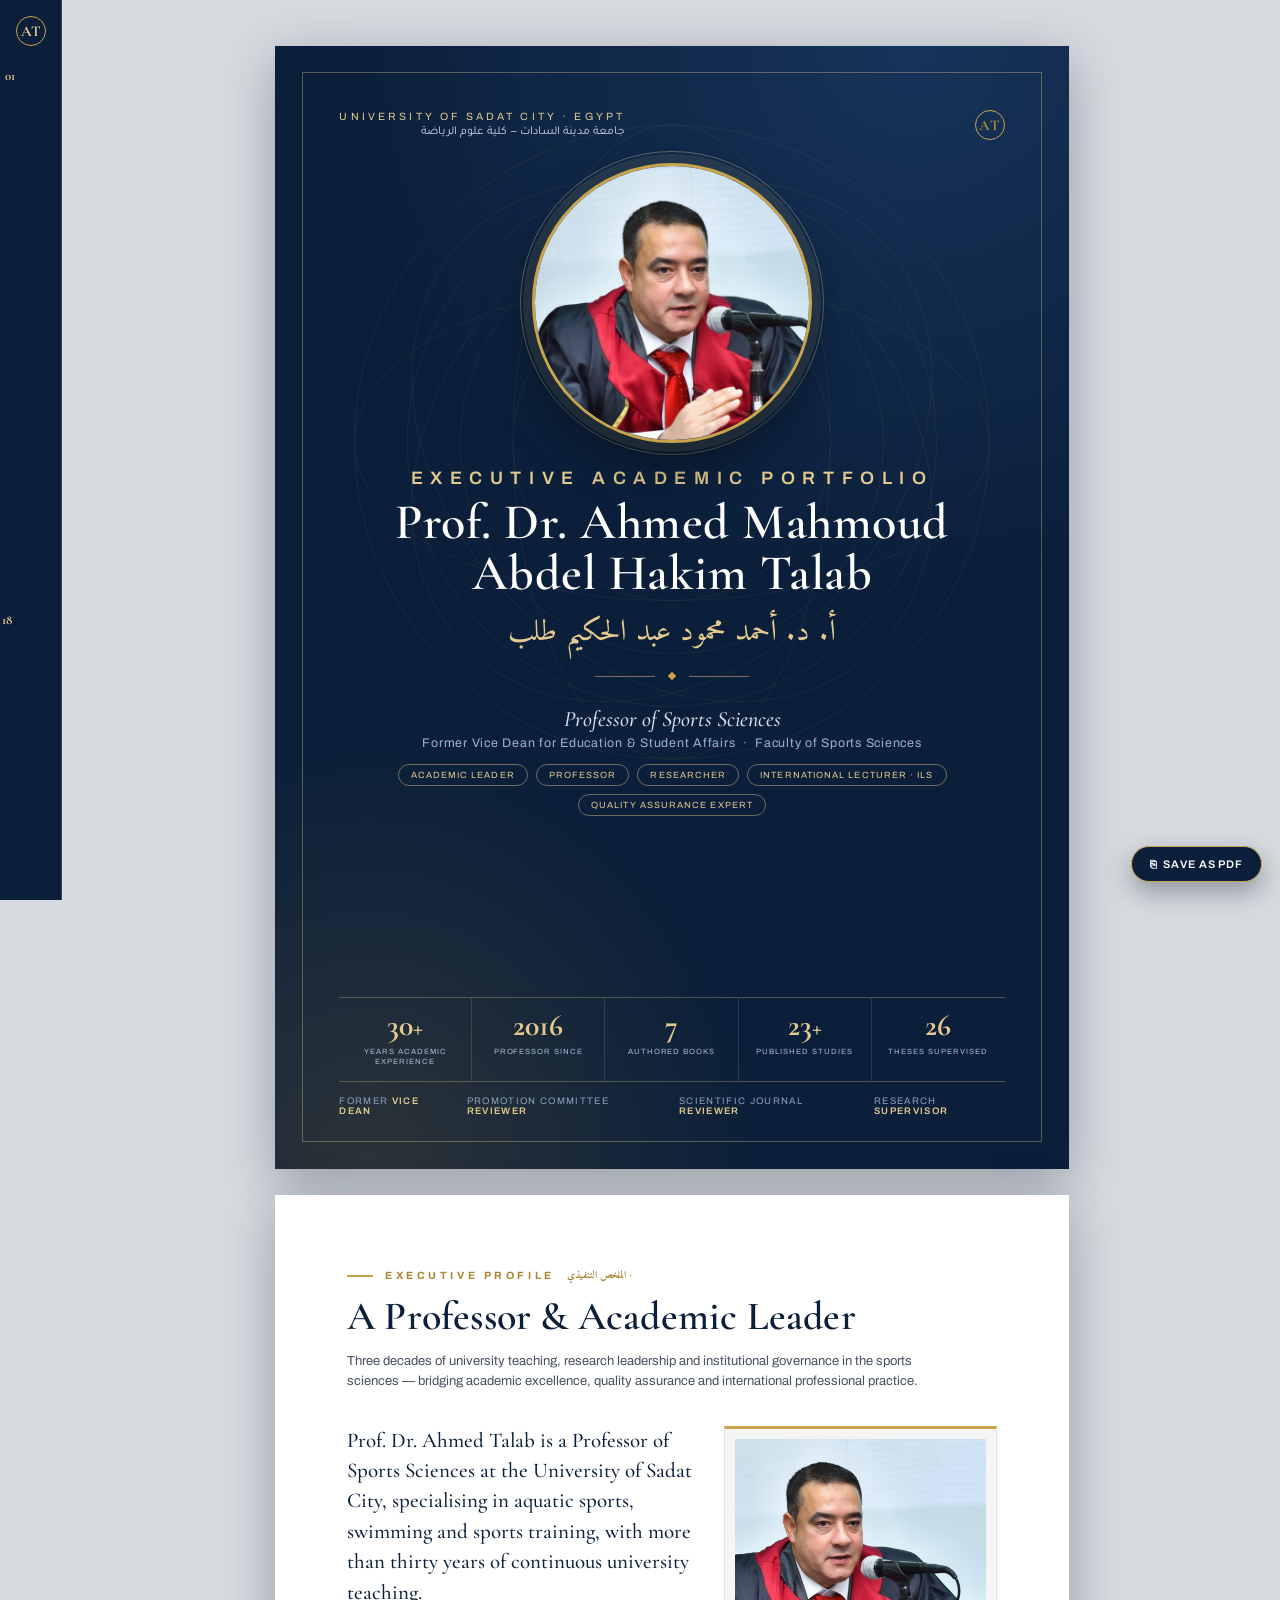
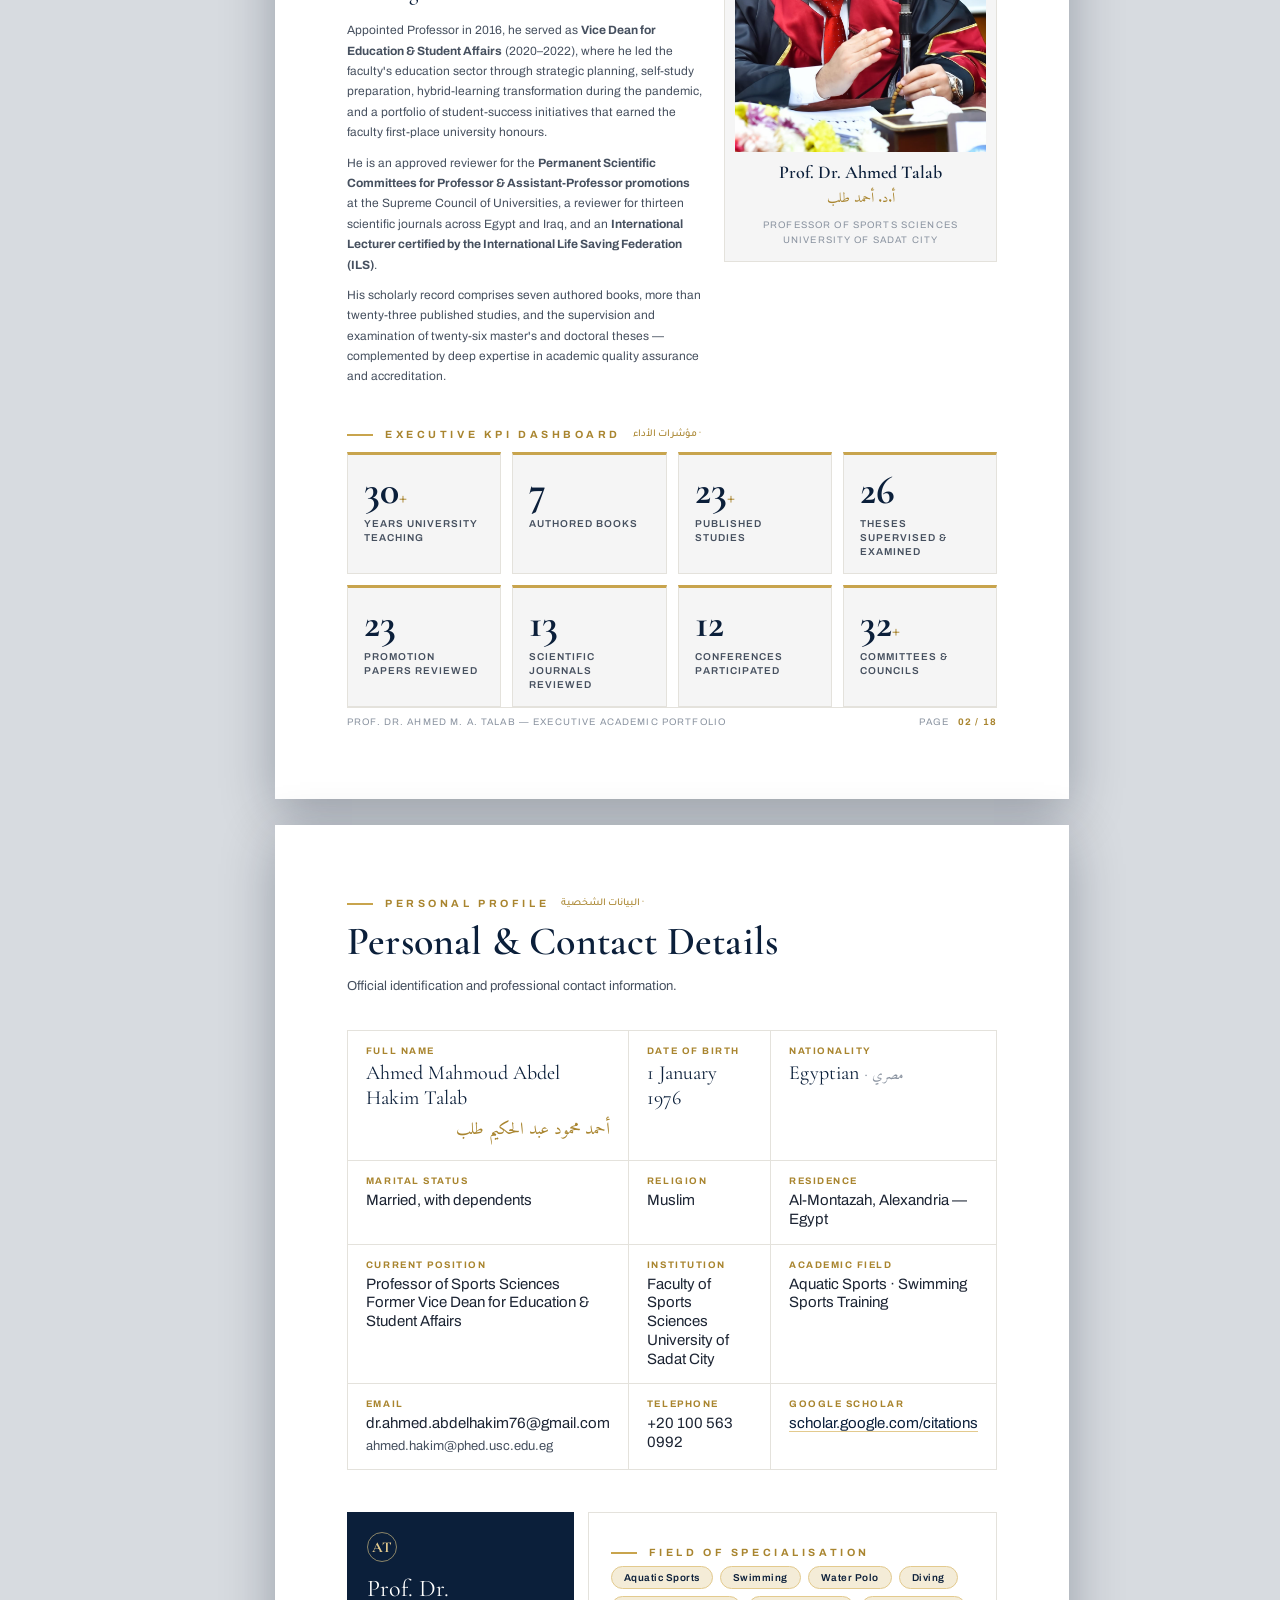
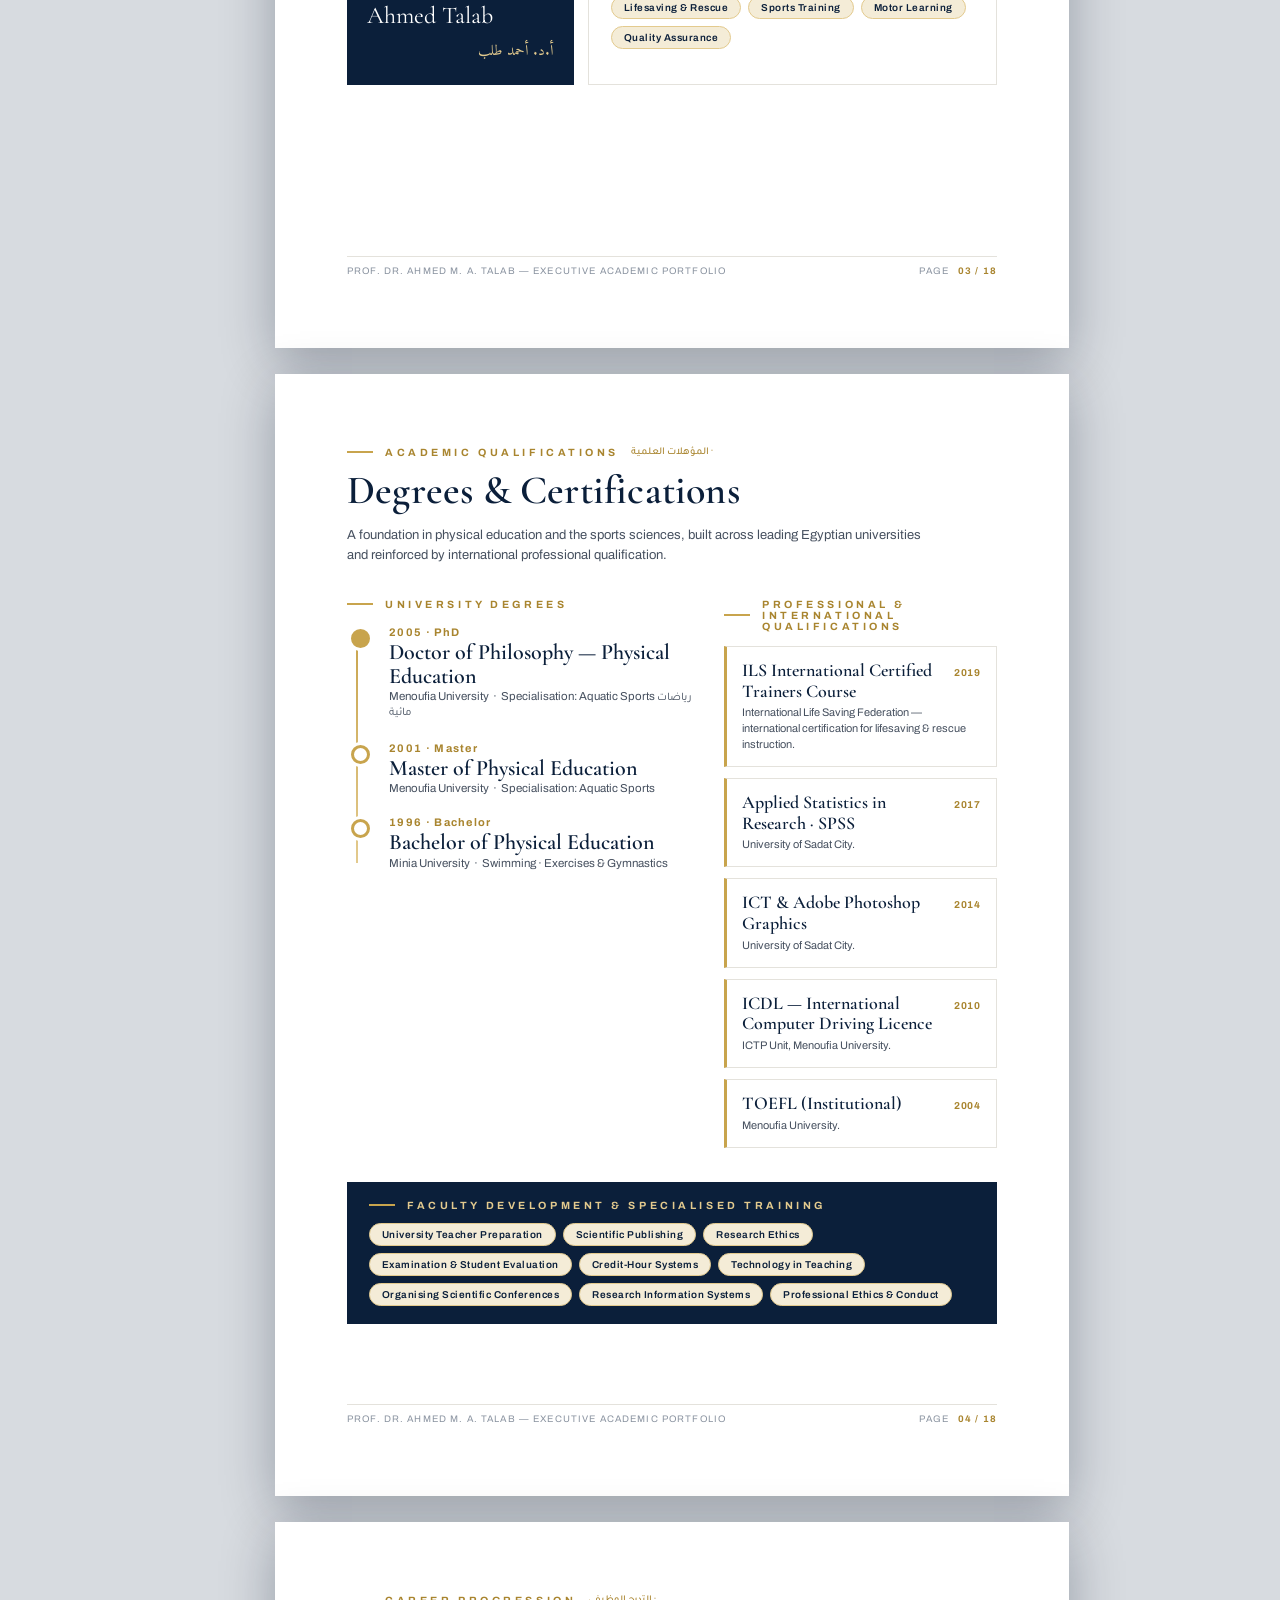
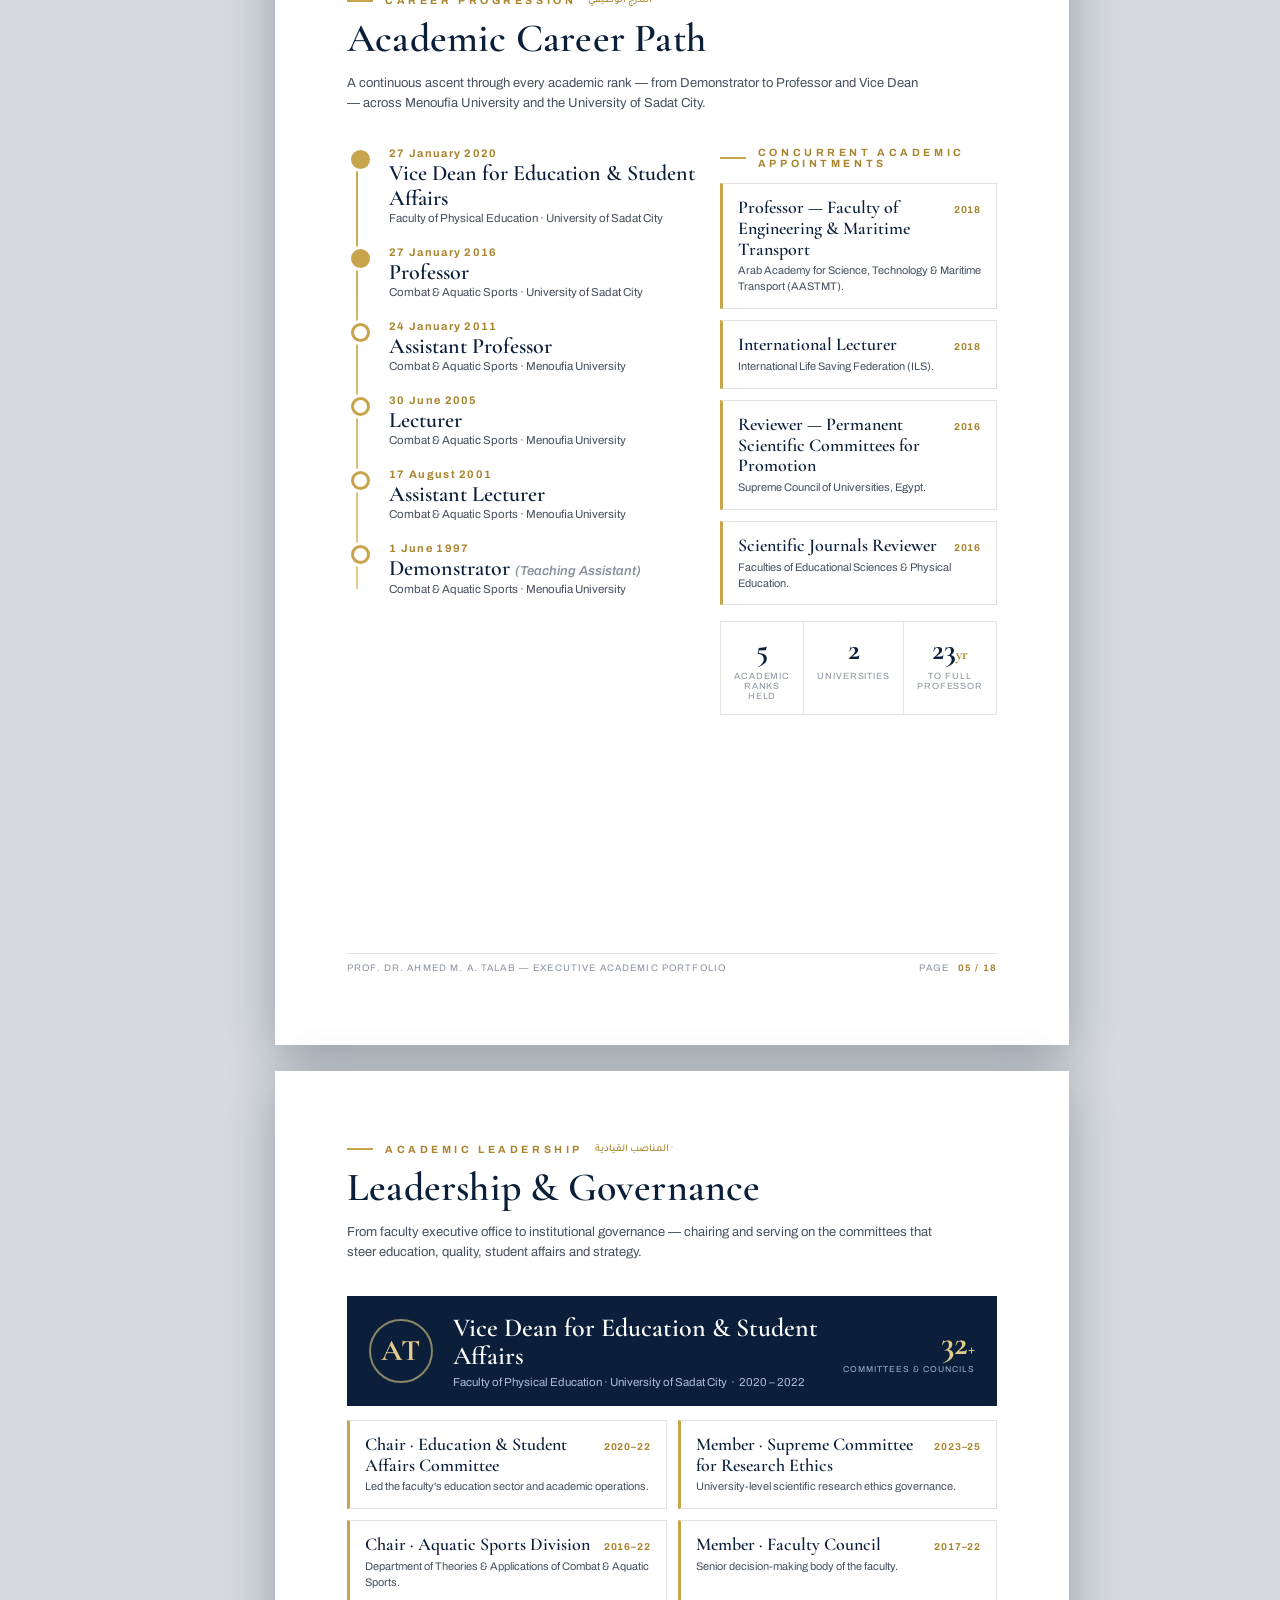
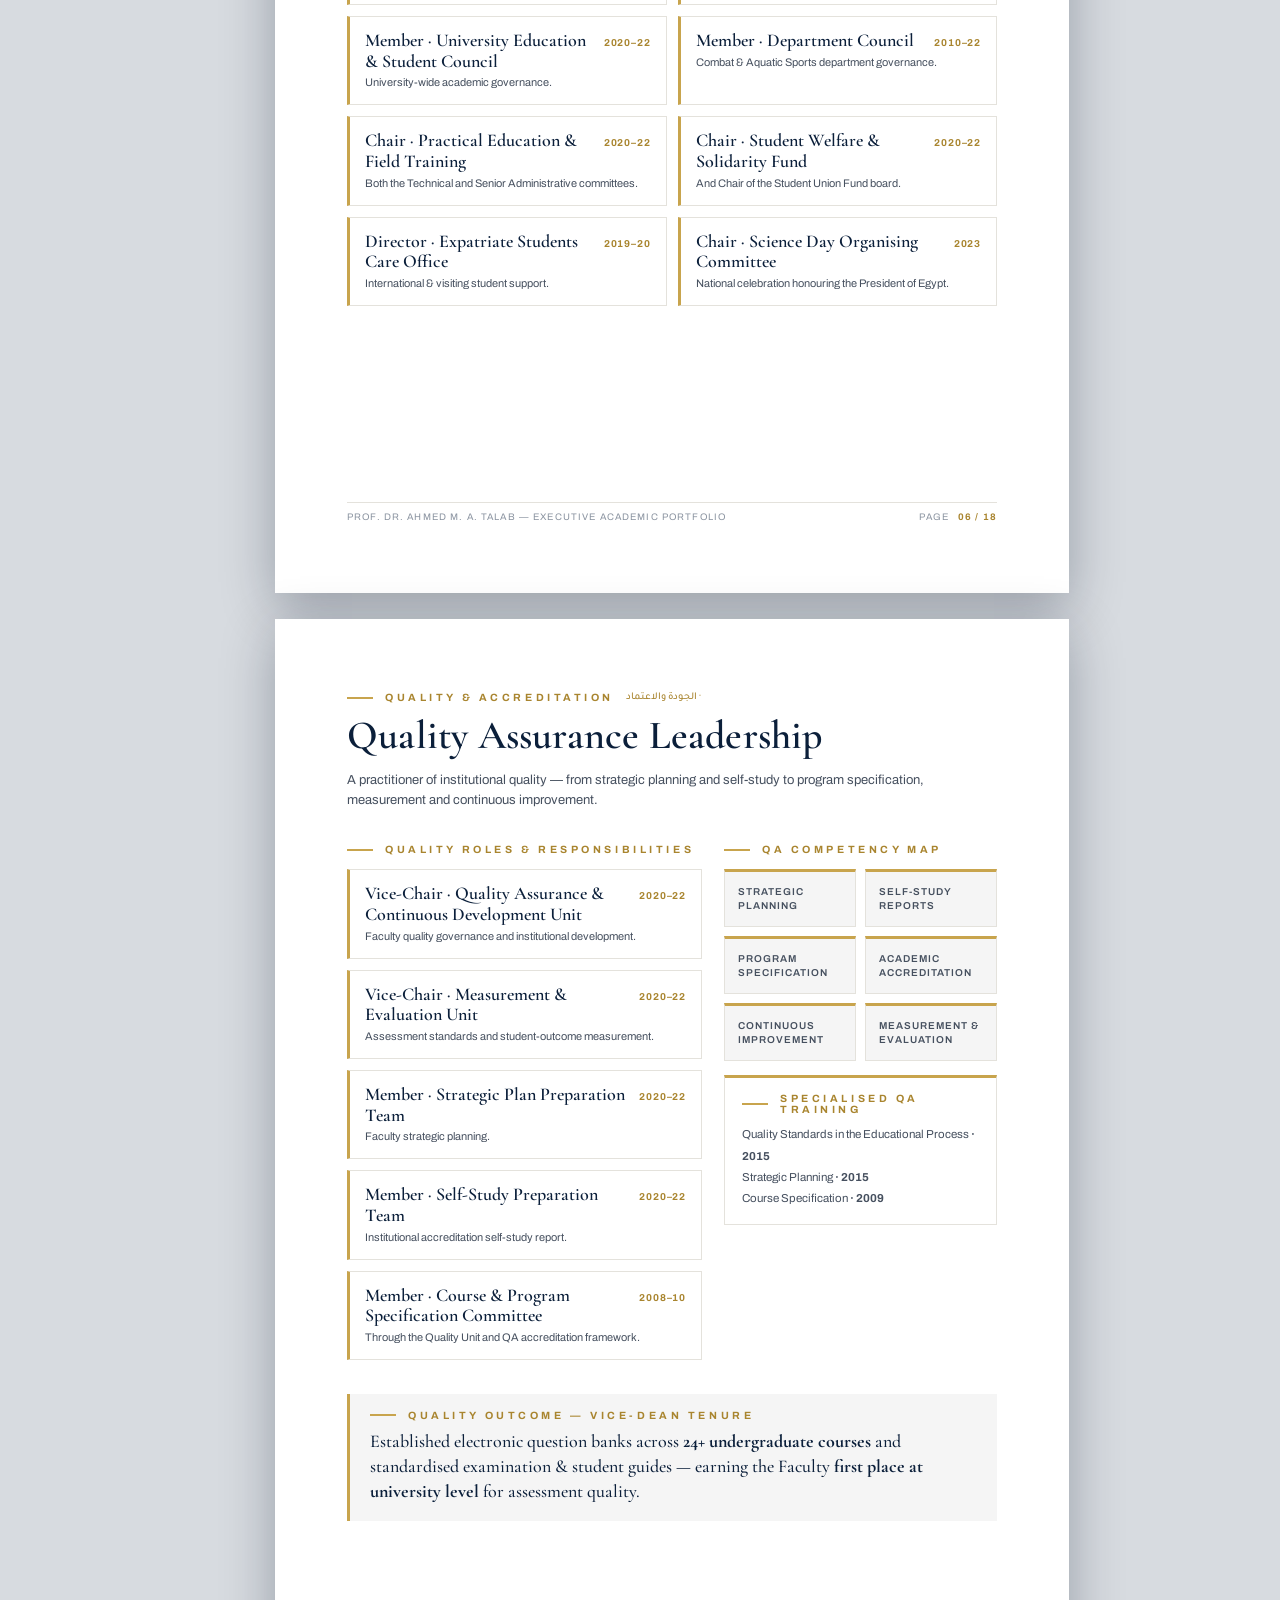
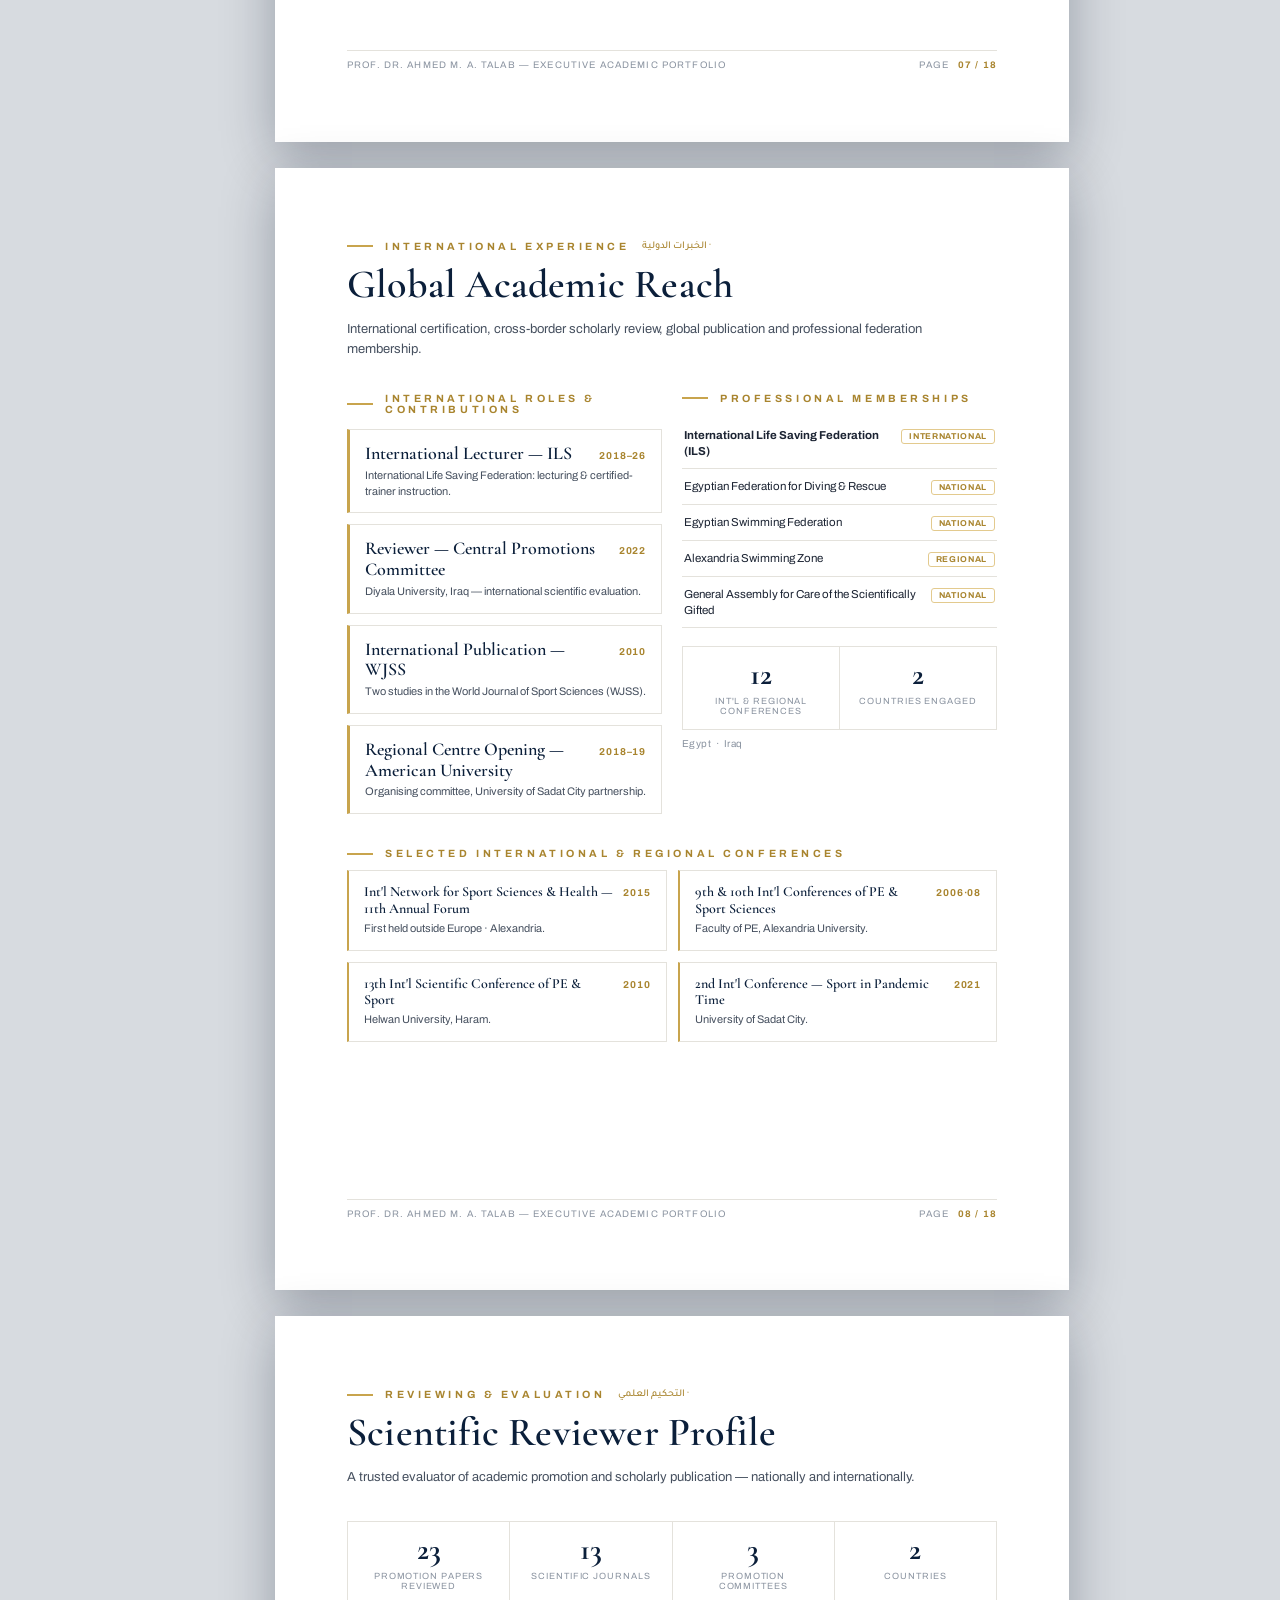
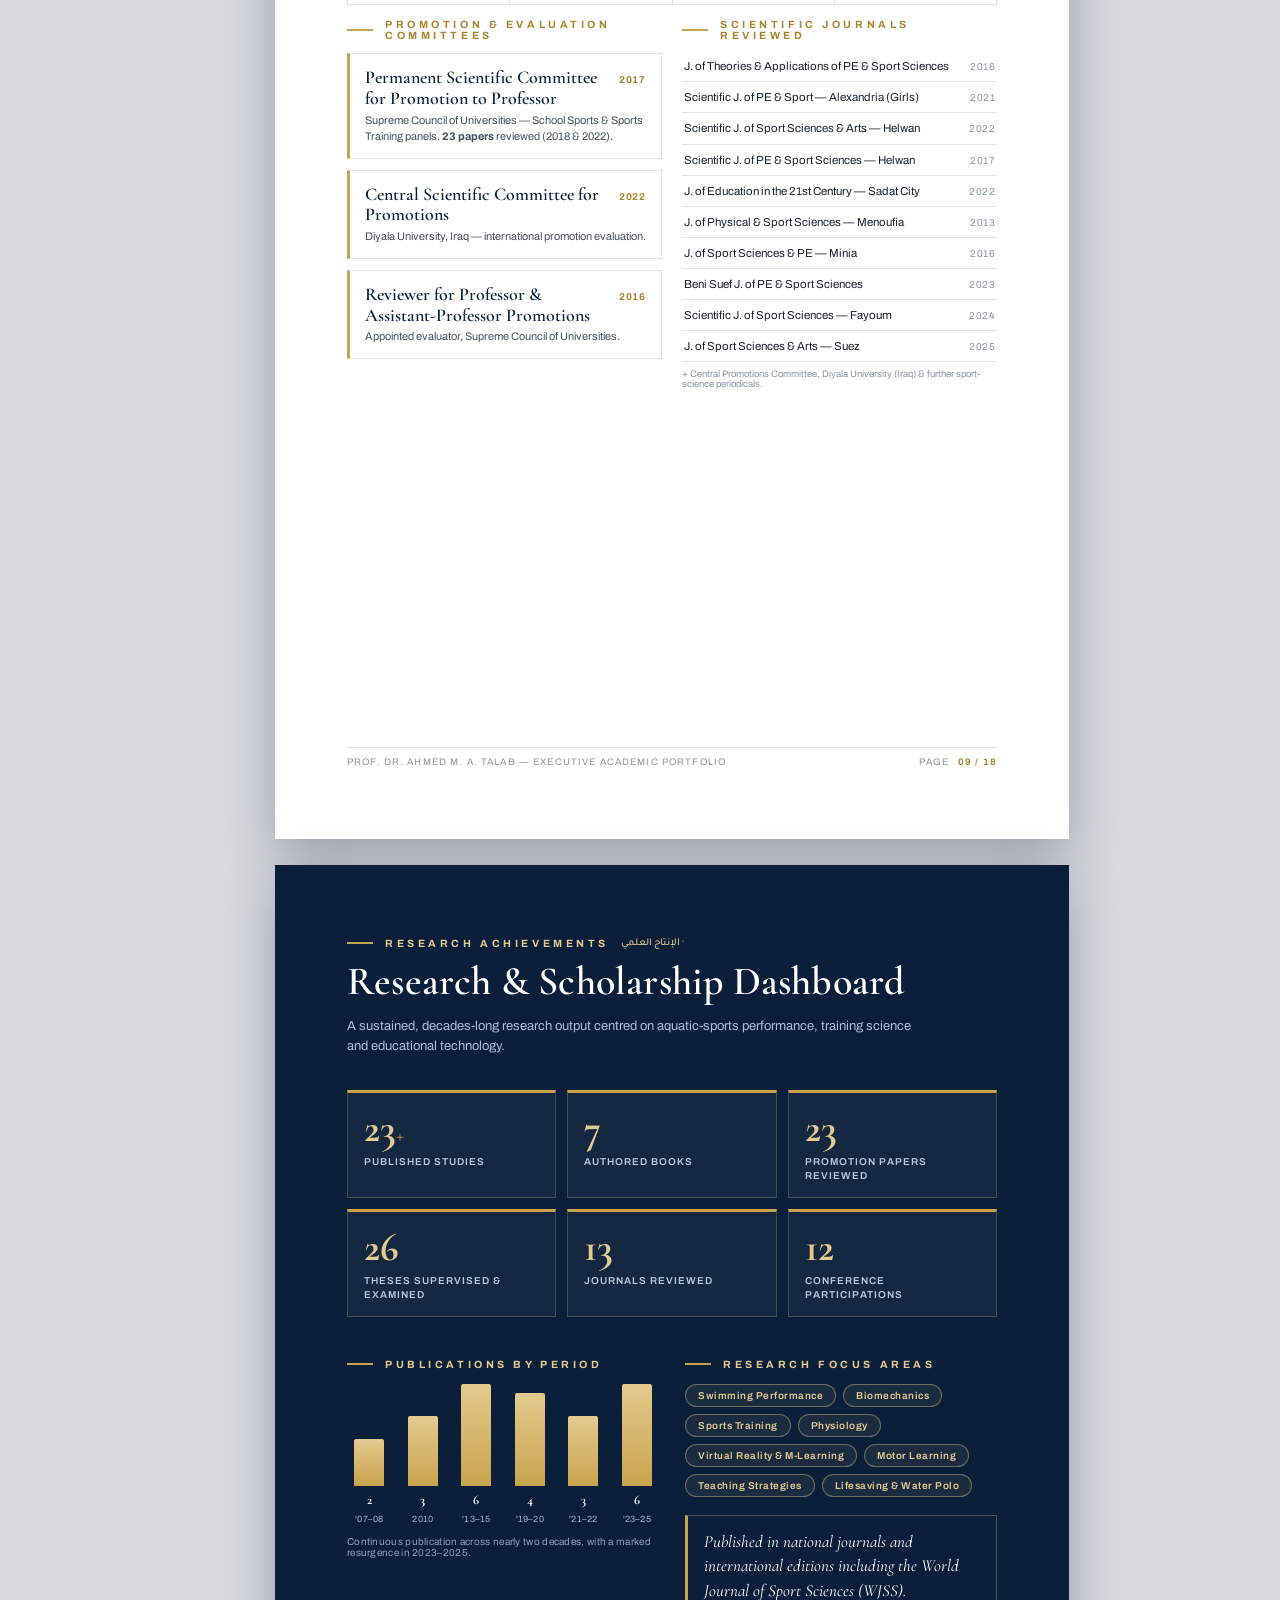
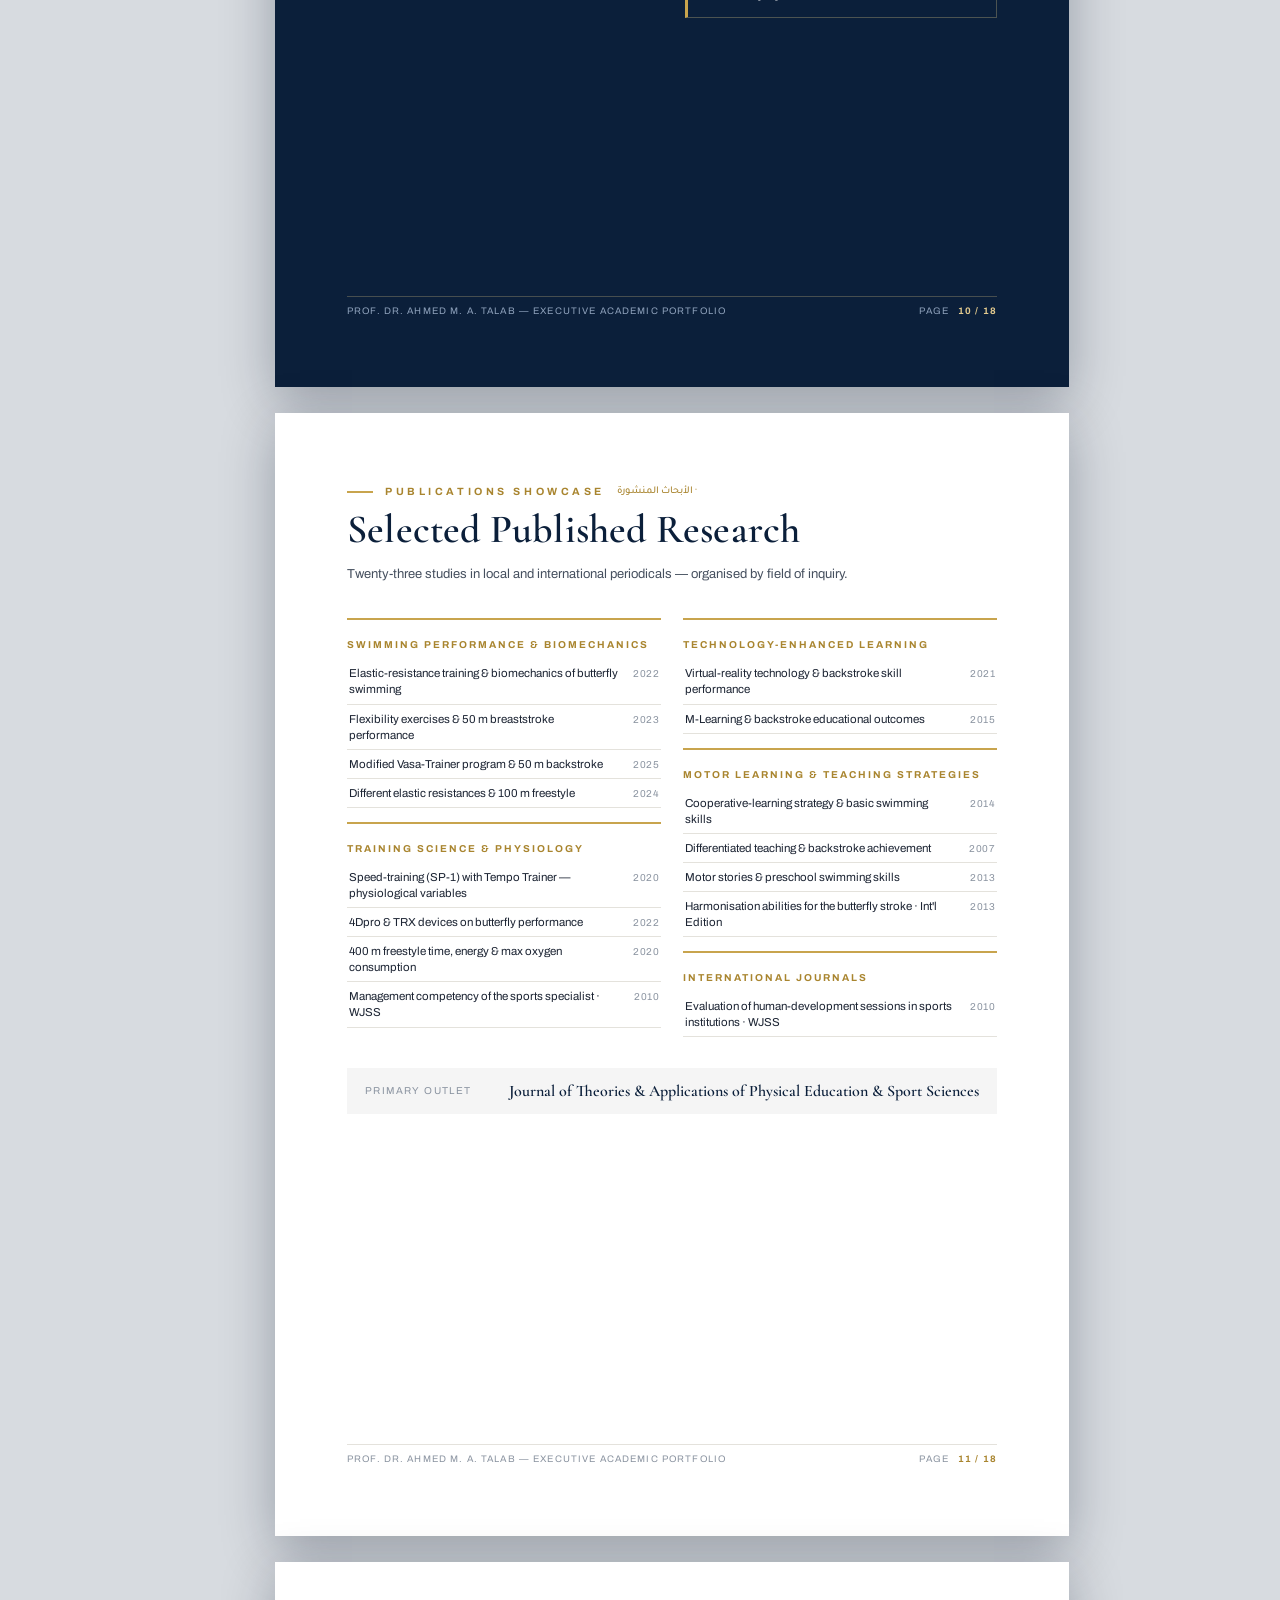
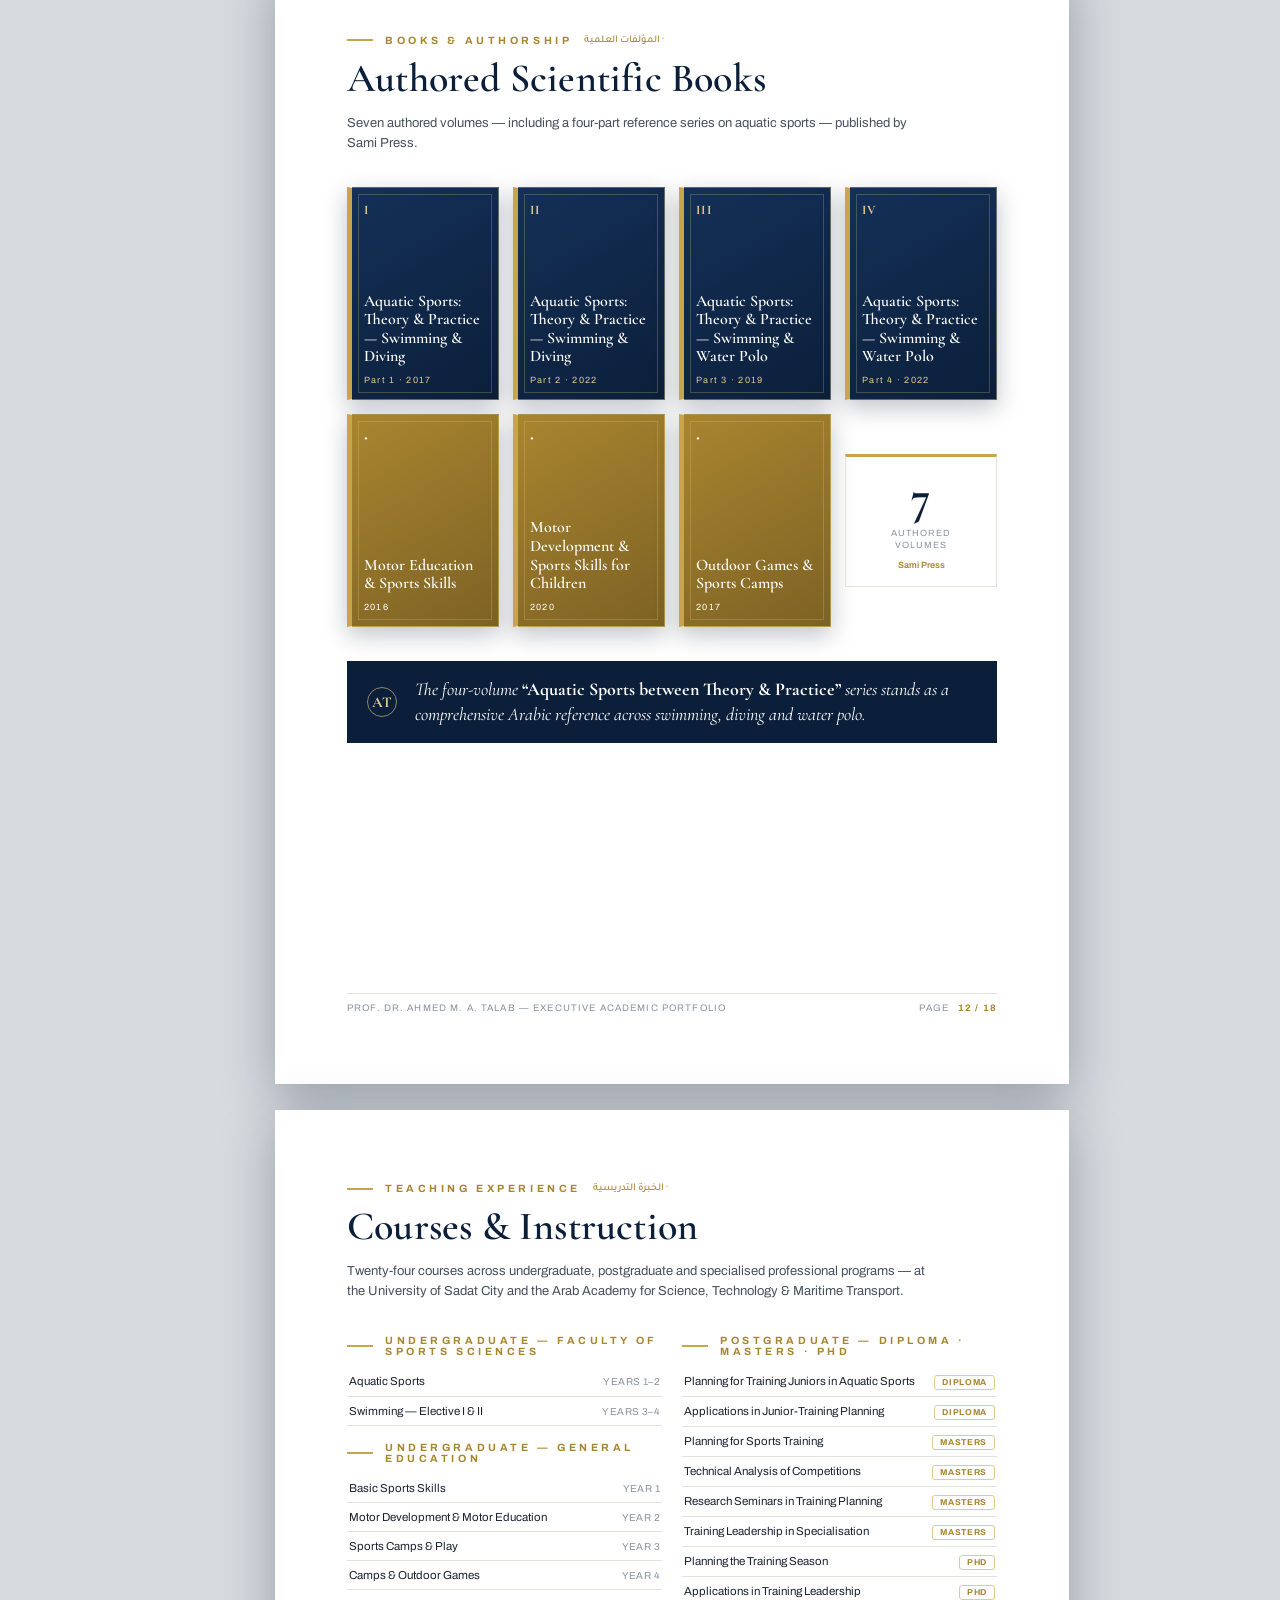
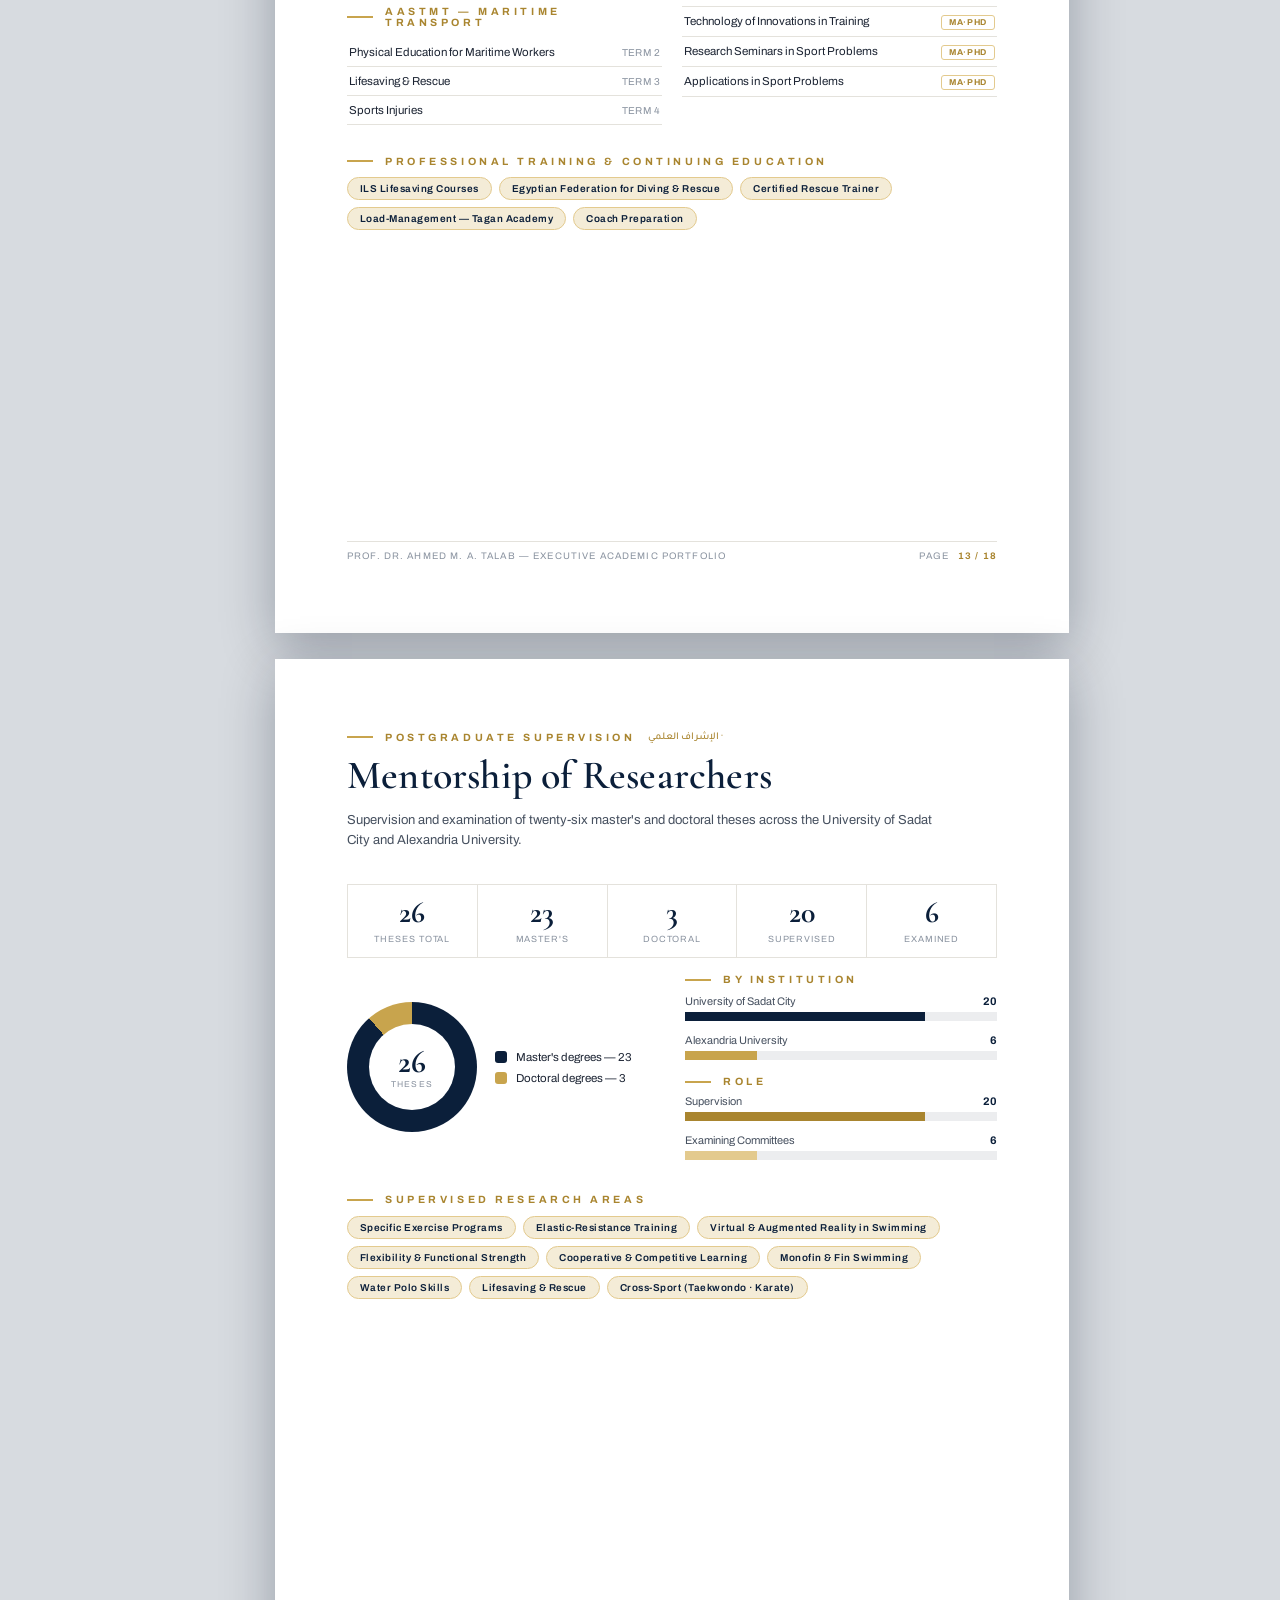
==== index.html @ 933c4070 "Rename Portfolio.html to index.html" ====
<!DOCTYPE html>
<html lang="en">
<head>
<meta charset="UTF-8" />
<meta name="viewport" content="width=device-width, initial-scale=1.0" />
<title>Prof. Dr. Ahmed Mahmoud Abdel Hakim Talab — Executive Academic Portfolio</title>
<link rel="preconnect" href="https://fonts.googleapis.com" />
<link rel="preconnect" href="https://fonts.gstatic.com" crossorigin />
<link href="https://fonts.googleapis.com/css2?family=Cormorant+Garamond:ital,wght@0,500;0,600;0,700;1,500;1,600&family=Archivo:wght@400;500;600;700&family=Amiri:wght@400;700&family=Tajawal:wght@400;500;700&display=swap" rel="stylesheet" />
<link rel="stylesheet" href="portfolio.css" />
</head>
<body>

<!-- ===================== SIDE NAV ===================== -->
<nav class="nav" id="nav">
  <div class="nav-mono">AT</div>
  <a href="#p1"><span class="ix">01</span><span class="tx">Cover</span></a>
  <a href="#p2"><span class="ix">02</span><span class="tx">Executive Profile</span></a>
  <a href="#p3"><span class="ix">03</span><span class="tx">Personal Profile</span></a>
  <a href="#p4"><span class="ix">04</span><span class="tx">Qualifications</span></a>
  <a href="#p5"><span class="ix">05</span><span class="tx">Career Progression</span></a>
  <a href="#p6"><span class="ix">06</span><span class="tx">Academic Leadership</span></a>
  <a href="#p7"><span class="ix">07</span><span class="tx">Quality &amp; Accreditation</span></a>
  <a href="#p8"><span class="ix">08</span><span class="tx">International Experience</span></a>
  <a href="#p9"><span class="ix">09</span><span class="tx">Reviewing &amp; Evaluation</span></a>
  <a href="#p10"><span class="ix">10</span><span class="tx">Research Achievements</span></a>
  <a href="#p11"><span class="ix">11</span><span class="tx">Publications</span></a>
  <a href="#p12"><span class="ix">12</span><span class="tx">Books &amp; Authorship</span></a>
  <a href="#p13"><span class="ix">13</span><span class="tx">Teaching Experience</span></a>
  <a href="#p14"><span class="ix">14</span><span class="tx">Postgraduate Supervision</span></a>
  <a href="#p15"><span class="ix">15</span><span class="tx">Professional Impact</span></a>
  <a href="#p16"><span class="ix">16</span><span class="tx">Certificates &amp; Recognition</span></a>
  <a href="#p17"><span class="ix">17</span><span class="tx">Academic Legacy</span></a>
  <a href="#p18"><span class="ix">18</span><span class="tx">Closing</span></a>
</nav>

<button class="print-hint" onclick="window.print()">&#9112;&nbsp; Save as PDF</button>

<div class="doc" id="doc">

<!-- ============================================================
     PAGE 1 — EXECUTIVE COVER
     ============================================================ -->
<section class="page cover" id="p1" data-screen-label="01 Cover">
  <div class="cover-bg">
    <svg viewBox="0 0 600 850" preserveAspectRatio="none" xmlns="http://www.w3.org/2000/svg">
      <g fill="none" stroke="#C8A44D" stroke-width="0.6">
        <circle cx="300" cy="300" r="240"/><circle cx="300" cy="300" r="200"/>
        <circle cx="300" cy="300" r="160"/><circle cx="300" cy="300" r="120"/>
        <ellipse cx="300" cy="300" rx="240" ry="120"/><ellipse cx="300" cy="300" rx="120" ry="240"/>
        <ellipse cx="300" cy="300" rx="220" ry="170" transform="rotate(45 300 300)"/>
        <ellipse cx="300" cy="300" rx="220" ry="170" transform="rotate(-45 300 300)"/>
      </g>
    </svg>
  </div>
  <div class="cover-inner">
    <div class="cover-top">
      <div class="cover-uni">
        University of Sadat City &middot; Egypt
        <div class="ar">جامعة مدينة السادات — كلية علوم الرياضة</div>
      </div>
      <div class="monogram">AT</div>
    </div>

    <div class="cover-portrait-wrap">
      <div class="cover-portrait-ring"></div>
      <div class="cover-portrait"><img src="assets/portrait-cover.jpg" alt="Prof. Dr. Ahmed Talab" /></div>
    </div>

    <h1 class="cover-name">
      <span class="pre">Executive Academic Portfolio</span>
      Prof. Dr. Ahmed Mahmoud<br/>Abdel Hakim Talab
    </h1>
    <div class="cover-name-ar">أ. د. أحمد محمود عبد الحكيم طلب</div>

    <div class="cover-divider"><span></span><i class="dot"></i><span></span></div>

    <p class="cover-role">Professor of Sports Sciences</p>
    <p class="cover-role2">Former Vice Dean for Education &amp; Student Affairs &nbsp;&middot;&nbsp; Faculty of Sports Sciences</p>

    <div class="cred-row">
      <span class="cred">Academic Leader</span>
      <span class="cred">Professor</span>
      <span class="cred">Researcher</span>
      <span class="cred">International Lecturer · ILS</span>
      <span class="cred">Quality Assurance Expert</span>
    </div>

    <div class="cover-counters">
      <div class="cc"><div class="n">30<small>+</small></div><div class="l">Years Academic Experience</div></div>
      <div class="cc"><div class="n">2016</div><div class="l">Professor Since</div></div>
      <div class="cc"><div class="n">7</div><div class="l">Authored Books</div></div>
      <div class="cc"><div class="n">23<small>+</small></div><div class="l">Published Studies</div></div>
      <div class="cc"><div class="n">26</div><div class="l">Theses Supervised</div></div>
    </div>

    <div class="cover-foot">
      <span>Former <b>Vice Dean</b></span>
      <span>Promotion Committee <b>Reviewer</b></span>
      <span>Scientific Journal <b>Reviewer</b></span>
      <span>Research <b>Supervisor</b></span>
    </div>
  </div>
</section>

<!-- ============================================================
     PAGE 2 — EXECUTIVE PROFILE
     ============================================================ -->
<section class="page" id="p2" data-screen-label="02 Executive Profile">
  <div class="phead">
    <p class="eyebrow">Executive Profile <span class="ar-serif" style="letter-spacing:0;color:inherit;">· الملخص التنفيذي</span></p>
    <h2 class="ptitle">A Professor &amp; Academic Leader</h2>
    <p class="phead-sub">Three decades of university teaching, research leadership and institutional governance in the sports sciences — bridging academic excellence, quality assurance and international professional practice.</p>
  </div>

  <div class="cols2-uneven" style="align-items:start;">
    <div>
      <p style="font-family:var(--serif);font-size:21px;line-height:1.45;color:var(--navy);margin:0 0 12px;font-weight:500;">
        Prof. Dr. Ahmed Talab is a Professor of Sports Sciences at the University of Sadat City, specialising in aquatic sports, swimming and sports training, with more than thirty years of continuous university teaching.
      </p>
      <p style="font-size:12px;line-height:1.7;color:var(--ink-soft);margin:0 0 10px;">
        Appointed Professor in 2016, he served as <b>Vice Dean for Education &amp; Student Affairs</b> (2020–2022), where he led the faculty's education sector through strategic planning, self-study preparation, hybrid-learning transformation during the pandemic, and a portfolio of student-success initiatives that earned the faculty first-place university honours.
      </p>
      <p style="font-size:12px;line-height:1.7;color:var(--ink-soft);margin:0 0 10px;">
        He is an approved reviewer for the <b>Permanent Scientific Committees for Professor &amp; Assistant-Professor promotions</b> at the Supreme Council of Universities, a reviewer for thirteen scientific journals across Egypt and Iraq, and an <b>International Lecturer certified by the International Life Saving Federation (ILS)</b>.
      </p>
      <p style="font-size:12px;line-height:1.7;color:var(--ink-soft);margin:0;">
        His scholarly record comprises seven authored books, more than twenty-three published studies, and the supervision and examination of twenty-six master's and doctoral theses — complemented by deep expertise in academic quality assurance and accreditation.
      </p>
    </div>

    <div>
      <div style="border:1px solid var(--line);border-top:3px solid var(--gold);padding:10px;background:var(--gray);">
        <div style="aspect-ratio:4/5;overflow:hidden;background:var(--navy-700);">
          <img src="assets/portrait.jpg" alt="Prof. Dr. Ahmed Talab" style="width:100%;height:100%;object-fit:cover;object-position:50% 22%;" />
        </div>
        <div style="text-align:center;padding:11px 4px 4px;">
          <div style="font-family:var(--serif);font-size:18px;color:var(--navy);font-weight:600;line-height:1.1;">Prof. Dr. Ahmed Talab</div>
          <div class="ar-serif" style="font-size:14px;color:var(--gold-deep);margin-top:3px;">أ.د. أحمد طلب</div>
          <div style="font-size:9.5px;letter-spacing:.12em;text-transform:uppercase;color:var(--ink-mute);margin-top:7px;line-height:1.5;">Professor of Sports Sciences<br/>University of Sadat City</div>
        </div>
      </div>
    </div>
  </div>

  <div style="margin-top:11mm;">
    <p class="eyebrow" style="margin-bottom:11px;">Executive KPI Dashboard <span class="ar" style="letter-spacing:0;color:inherit;font-weight:500;">· مؤشرات الأداء</span></p>
    <div class="kpi-grid" style="grid-template-columns:repeat(4,1fr);">
      <div class="kpi"><div class="n">30<small>+</small></div><div class="l">Years University Teaching</div></div>
      <div class="kpi"><div class="n">7</div><div class="l">Authored Books</div></div>
      <div class="kpi"><div class="n">23<small>+</small></div><div class="l">Published Studies</div></div>
      <div class="kpi"><div class="n">26</div><div class="l">Theses Supervised &amp; Examined</div></div>
      <div class="kpi"><div class="n">23</div><div class="l">Promotion Papers Reviewed</div></div>
      <div class="kpi"><div class="n">13</div><div class="l">Scientific Journals Reviewed</div></div>
      <div class="kpi"><div class="n">12</div><div class="l">Conferences Participated</div></div>
      <div class="kpi"><div class="n">32<small>+</small></div><div class="l">Committees &amp; Councils</div></div>
    </div>
  </div>

  <div class="pfoot">
    <span>Prof. Dr. Ahmed M. A. Talab — Executive Academic Portfolio</span>
    <span class="mono">Page <span class="pnum">02 / 18</span></span>
  </div>
</section>

<!-- ============================================================
     PAGE 3 — PERSONAL PROFILE
     ============================================================ -->
<section class="page" id="p3" data-screen-label="03 Personal Profile">
  <div class="phead">
    <p class="eyebrow">Personal Profile <span class="ar" style="letter-spacing:0;color:inherit;font-weight:500;">· البيانات الشخصية</span></p>
    <h2 class="ptitle">Personal &amp; Contact Details</h2>
    <p class="phead-sub">Official identification and professional contact information.</p>
  </div>

  <div class="info-grid" style="grid-template-columns:repeat(3,1fr);">
    <div class="info-cell">
      <div class="k">Full Name</div>
      <div class="v">Ahmed Mahmoud Abdel Hakim Talab</div>
      <div class="ar-serif" style="font-size:17px;color:var(--gold-deep);margin-top:4px;">أحمد محمود عبد الحكيم طلب</div>
    </div>
    <div class="info-cell">
      <div class="k">Date of Birth</div>
      <div class="v">1 January 1976</div>
    </div>
    <div class="info-cell" style="border-right:0;">
      <div class="k">Nationality</div>
      <div class="v">Egyptian <span class="ar" style="font-size:14px;color:var(--ink-mute);">· مصري</span></div>
    </div>

    <div class="info-cell">
      <div class="k">Marital Status</div>
      <div class="v sm">Married, with dependents</div>
    </div>
    <div class="info-cell">
      <div class="k">Religion</div>
      <div class="v sm">Muslim</div>
    </div>
    <div class="info-cell" style="border-right:0;">
      <div class="k">Residence</div>
      <div class="v sm">Al-Montazah, Alexandria — Egypt</div>
    </div>

    <div class="info-cell">
      <div class="k">Current Position</div>
      <div class="v sm">Professor of Sports Sciences<br/>Former Vice Dean for Education &amp; Student Affairs</div>
    </div>
    <div class="info-cell">
      <div class="k">Institution</div>
      <div class="v sm">Faculty of Sports Sciences<br/>University of Sadat City</div>
    </div>
    <div class="info-cell" style="border-right:0;">
      <div class="k">Academic Field</div>
      <div class="v sm">Aquatic Sports · Swimming<br/>Sports Training</div>
    </div>

    <div class="info-cell" style="border-bottom:0;">
      <div class="k">Email</div>
      <div class="v sm">dr.ahmed.abdelhakim76@gmail.com</div>
      <div class="v sm" style="color:var(--ink-soft);font-size:13px;">ahmed.hakim@phed.usc.edu.eg</div>
    </div>
    <div class="info-cell" style="border-bottom:0;">
      <div class="k">Telephone</div>
      <div class="v sm">+20 100 563 0992</div>
    </div>
    <div class="info-cell" style="border-right:0;border-bottom:0;">
      <div class="k">Google Scholar</div>
      <div class="v sm"><a href="https://scholar.google.com/citations?user=poZNLHgAAAAJ&hl=ar" style="color:var(--navy);text-decoration:none;border-bottom:1px solid var(--gold-soft);">scholar.google.com/citations</a></div>
    </div>
  </div>

  <div style="margin-top:11mm;display:flex;gap:14px;align-items:stretch;">
    <div style="flex:none;width:60mm;background:var(--navy);color:#fff;padding:20px;display:flex;flex-direction:column;justify-content:center;">
      <div class="monogram" style="border-color:rgba(226,202,135,.6);color:var(--gold-soft);margin-bottom:14px;">AT</div>
      <div style="font-family:var(--serif);font-size:24px;line-height:1.12;color:#fff;">Prof. Dr.<br/>Ahmed Talab</div>
      <div class="ar-serif" style="font-size:15px;color:var(--gold-soft);margin-top:8px;">أ.د. أحمد طلب</div>
    </div>
    <div style="flex:1;border:1px solid var(--line);padding:20px 22px;display:flex;flex-direction:column;justify-content:center;">
      <p class="eyebrow" style="margin-bottom:8px;">Field of Specialisation</p>
      <div class="tags">
        <span class="tag">Aquatic Sports</span>
        <span class="tag">Swimming</span>
        <span class="tag">Water Polo</span>
        <span class="tag">Diving</span>
        <span class="tag">Lifesaving &amp; Rescue</span>
        <span class="tag">Sports Training</span>
        <span class="tag">Motor Learning</span>
        <span class="tag">Quality Assurance</span>
      </div>
    </div>
  </div>

  <div class="pfoot">
    <span>Prof. Dr. Ahmed M. A. Talab — Executive Academic Portfolio</span>
    <span class="mono">Page <span class="pnum">03 / 18</span></span>
  </div>
</section>

<!-- ============================================================
     PAGE 4 — ACADEMIC QUALIFICATIONS
     ============================================================ -->
<section class="page" id="p4" data-screen-label="04 Academic Qualifications">
  <div class="phead">
    <p class="eyebrow">Academic Qualifications <span class="ar" style="letter-spacing:0;color:inherit;font-weight:500;">· المؤهلات العلمية</span></p>
    <h2 class="ptitle">Degrees &amp; Certifications</h2>
    <p class="phead-sub">A foundation in physical education and the sports sciences, built across leading Egyptian universities and reinforced by international professional qualification.</p>
  </div>

  <div class="cols2-uneven" style="align-items:start;">
    <div>
      <p class="eyebrow" style="margin-bottom:16px;">University Degrees</p>
      <div class="tl">
        <div class="tl-item peak">
          <div class="tl-year">2005 · PhD</div>
          <div class="tl-title">Doctor of Philosophy — Physical Education</div>
          <div class="tl-place">Menoufia University &nbsp;·&nbsp; Specialisation: Aquatic Sports <span class="ar">رياضات مائية</span></div>
        </div>
        <div class="tl-item">
          <div class="tl-year">2001 · Master</div>
          <div class="tl-title">Master of Physical Education</div>
          <div class="tl-place">Menoufia University &nbsp;·&nbsp; Specialisation: Aquatic Sports</div>
        </div>
        <div class="tl-item">
          <div class="tl-year">1996 · Bachelor</div>
          <div class="tl-title">Bachelor of Physical Education</div>
          <div class="tl-place">Minia University &nbsp;·&nbsp; Swimming · Exercises &amp; Gymnastics</div>
        </div>
      </div>
    </div>

    <div>
      <p class="eyebrow" style="margin-bottom:14px;">Professional &amp; International Qualifications</p>
      <div class="cards">
        <div class="lcard"><div class="h"><div class="t">ILS International Certified Trainers Course</div><div class="yr">2019</div></div><div class="d">International Life Saving Federation — international certification for lifesaving &amp; rescue instruction.</div></div>
        <div class="lcard"><div class="h"><div class="t">Applied Statistics in Research · SPSS</div><div class="yr">2017</div></div><div class="d">University of Sadat City.</div></div>
        <div class="lcard"><div class="h"><div class="t">ICT &amp; Adobe Photoshop Graphics</div><div class="yr">2014</div></div><div class="d">University of Sadat City.</div></div>
        <div class="lcard"><div class="h"><div class="t">ICDL — International Computer Driving Licence</div><div class="yr">2010</div></div><div class="d">ICTP Unit, Menoufia University.</div></div>
        <div class="lcard"><div class="h"><div class="t">TOEFL (Institutional)</div><div class="yr">2004</div></div><div class="d">Menoufia University.</div></div>
      </div>
    </div>
  </div>

  <div style="margin-top:9mm;background:var(--navy);color:#fff;padding:18px 22px;">
    <p class="eyebrow" style="color:var(--gold-soft);margin-bottom:12px;">Faculty Development &amp; Specialised Training</p>
    <div class="tags">
      <span class="tag">University Teacher Preparation</span>
      <span class="tag">Scientific Publishing</span>
      <span class="tag">Research Ethics</span>
      <span class="tag">Examination &amp; Student Evaluation</span>
      <span class="tag">Credit-Hour Systems</span>
      <span class="tag">Technology in Teaching</span>
      <span class="tag">Organising Scientific Conferences</span>
      <span class="tag">Research Information Systems</span>
      <span class="tag">Professional Ethics &amp; Conduct</span>
    </div>
  </div>

  <div class="pfoot">
    <span>Prof. Dr. Ahmed M. A. Talab — Executive Academic Portfolio</span>
    <span class="mono">Page <span class="pnum">04 / 18</span></span>
  </div>
</section>

<!-- ============================================================
     PAGE 5 — ACADEMIC CAREER PROGRESSION
     ============================================================ -->
<section class="page" id="p5" data-screen-label="05 Career Progression">
  <div class="phead">
    <p class="eyebrow">Career Progression <span class="ar" style="letter-spacing:0;color:inherit;font-weight:500;">· التدرج الوظيفي</span></p>
    <h2 class="ptitle">Academic Career Path</h2>
    <p class="phead-sub">A continuous ascent through every academic rank — from Demonstrator to Professor and Vice Dean — across Menoufia University and the University of Sadat City.</p>
  </div>

  <div class="cols2-uneven" style="align-items:start;">
    <div>
      <div class="tl">
        <div class="tl-item peak">
          <div class="tl-year">27 January 2020</div>
          <div class="tl-title">Vice Dean for Education &amp; Student Affairs</div>
          <div class="tl-place">Faculty of Physical Education · University of Sadat City</div>
        </div>
        <div class="tl-item peak">
          <div class="tl-year">27 January 2016</div>
          <div class="tl-title">Professor</div>
          <div class="tl-place">Combat &amp; Aquatic Sports · University of Sadat City</div>
        </div>
        <div class="tl-item">
          <div class="tl-year">24 January 2011</div>
          <div class="tl-title">Assistant Professor</div>
          <div class="tl-place">Combat &amp; Aquatic Sports · Menoufia University</div>
        </div>
        <div class="tl-item">
          <div class="tl-year">30 June 2005</div>
          <div class="tl-title">Lecturer</div>
          <div class="tl-place">Combat &amp; Aquatic Sports · Menoufia University</div>
        </div>
        <div class="tl-item">
          <div class="tl-year">17 August 2001</div>
          <div class="tl-title">Assistant Lecturer</div>
          <div class="tl-place">Combat &amp; Aquatic Sports · Menoufia University</div>
        </div>
        <div class="tl-item">
          <div class="tl-year">1 June 1997</div>
          <div class="tl-title">Demonstrator <span style="font-size:13px;color:var(--ink-mute);font-family:var(--sans);font-style:italic;">(Teaching Assistant)</span></div>
          <div class="tl-place">Combat &amp; Aquatic Sports · Menoufia University</div>
        </div>
      </div>
    </div>

    <div>
      <p class="eyebrow" style="margin-bottom:14px;">Concurrent Academic Appointments</p>
      <div class="cards">
        <div class="lcard"><div class="h"><div class="t">Professor — Faculty of Engineering &amp; Maritime Transport</div><div class="yr">2018</div></div><div class="d">Arab Academy for Science, Technology &amp; Maritime Transport (AASTMT).</div></div>
        <div class="lcard"><div class="h"><div class="t">International Lecturer</div><div class="yr">2018</div></div><div class="d">International Life Saving Federation (ILS).</div></div>
        <div class="lcard"><div class="h"><div class="t">Reviewer — Permanent Scientific Committees for Promotion</div><div class="yr">2016</div></div><div class="d">Supreme Council of Universities, Egypt.</div></div>
        <div class="lcard"><div class="h"><div class="t">Scientific Journals Reviewer</div><div class="yr">2016</div></div><div class="d">Faculties of Educational Sciences &amp; Physical Education.</div></div>
      </div>

      <div class="statline" style="margin-top:16px;">
        <div class="s"><div class="n">5</div><div class="l">Academic Ranks Held</div></div>
        <div class="s"><div class="n">2</div><div class="l">Universities</div></div>
        <div class="s"><div class="n">23<small>yr</small></div><div class="l">To Full Professor</div></div>
      </div>
    </div>
  </div>

  <div class="pfoot">
    <span>Prof. Dr. Ahmed M. A. Talab — Executive Academic Portfolio</span>
    <span class="mono">Page <span class="pnum">05 / 18</span></span>
  </div>
</section>

<!-- ============================================================
     PAGE 6 — ACADEMIC LEADERSHIP
     ============================================================ -->
<section class="page" id="p6" data-screen-label="06 Academic Leadership">
  <div class="phead">
    <p class="eyebrow">Academic Leadership <span class="ar" style="letter-spacing:0;color:inherit;font-weight:500;">· المناصب القيادية</span></p>
    <h2 class="ptitle">Leadership &amp; Governance</h2>
    <p class="phead-sub">From faculty executive office to institutional governance — chairing and serving on the committees that steer education, quality, student affairs and strategy.</p>
  </div>

  <div style="background:var(--navy);color:#fff;padding:18px 22px;display:flex;align-items:center;gap:20px;margin-bottom:14px;">
    <div class="monogram lg" style="border-color:rgba(226,202,135,.6);color:var(--gold-soft);">AT</div>
    <div style="flex:1;">
      <div style="font-family:var(--serif);font-size:26px;font-weight:600;line-height:1.1;">Vice Dean for Education &amp; Student Affairs</div>
      <div style="font-size:11.5px;color:#AEBED4;margin-top:5px;">Faculty of Physical Education · University of Sadat City &nbsp;·&nbsp; 2020 – 2022</div>
    </div>
    <div style="text-align:right;flex:none;">
      <div style="font-family:var(--serif);font-weight:700;font-size:34px;color:var(--gold-soft);line-height:1;">32<small style="font-size:18px;">+</small></div>
      <div style="font-size:8.5px;letter-spacing:.12em;text-transform:uppercase;color:#9FB2CC;margin-top:4px;">Committees &amp; Councils</div>
    </div>
  </div>

  <div class="cards" style="grid-template-columns:1fr 1fr;">
    <div class="lcard"><div class="h"><div class="t">Chair · Education &amp; Student Affairs Committee</div><div class="yr">2020–22</div></div><div class="d">Led the faculty's education sector and academic operations.</div></div>
    <div class="lcard"><div class="h"><div class="t">Member · Supreme Committee for Research Ethics</div><div class="yr">2023–25</div></div><div class="d">University-level scientific research ethics governance.</div></div>
    <div class="lcard"><div class="h"><div class="t">Chair · Aquatic Sports Division</div><div class="yr">2016–22</div></div><div class="d">Department of Theories &amp; Applications of Combat &amp; Aquatic Sports.</div></div>
    <div class="lcard"><div class="h"><div class="t">Member · Faculty Council</div><div class="yr">2017–22</div></div><div class="d">Senior decision-making body of the faculty.</div></div>
    <div class="lcard"><div class="h"><div class="t">Member · University Education &amp; Student Council</div><div class="yr">2020–22</div></div><div class="d">University-wide academic governance.</div></div>
    <div class="lcard"><div class="h"><div class="t">Member · Department Council</div><div class="yr">2010–22</div></div><div class="d">Combat &amp; Aquatic Sports department governance.</div></div>
    <div class="lcard"><div class="h"><div class="t">Chair · Practical Education &amp; Field Training</div><div class="yr">2020–22</div></div><div class="d">Both the Technical and Senior Administrative committees.</div></div>
    <div class="lcard"><div class="h"><div class="t">Chair · Student Welfare &amp; Solidarity Fund</div><div class="yr">2020–22</div></div><div class="d">And Chair of the Student Union Fund board.</div></div>
    <div class="lcard"><div class="h"><div class="t">Director · Expatriate Students Care Office</div><div class="yr">2019–20</div></div><div class="d">International &amp; visiting student support.</div></div>
    <div class="lcard"><div class="h"><div class="t">Chair · Science Day Organising Committee</div><div class="yr">2023</div></div><div class="d">National celebration honouring the President of Egypt.</div></div>
  </div>

  <div class="pfoot">
    <span>Prof. Dr. Ahmed M. A. Talab — Executive Academic Portfolio</span>
    <span class="mono">Page <span class="pnum">06 / 18</span></span>
  </div>
</section>

<!-- ============================================================
     PAGE 7 — QUALITY ASSURANCE & ACCREDITATION
     ============================================================ -->
<section class="page" id="p7" data-screen-label="07 Quality Assurance">
  <div class="phead">
    <p class="eyebrow">Quality &amp; Accreditation <span class="ar" style="letter-spacing:0;color:inherit;font-weight:500;">· الجودة والاعتماد</span></p>
    <h2 class="ptitle">Quality Assurance Leadership</h2>
    <p class="phead-sub">A practitioner of institutional quality — from strategic planning and self-study to program specification, measurement and continuous improvement.</p>
  </div>

  <div class="cols2-uneven" style="align-items:start;">
    <div>
      <p class="eyebrow" style="margin-bottom:14px;">Quality Roles &amp; Responsibilities</p>
      <div class="cards">
        <div class="lcard"><div class="h"><div class="t">Vice-Chair · Quality Assurance &amp; Continuous Development Unit</div><div class="yr">2020–22</div></div><div class="d">Faculty quality governance and institutional development.</div></div>
        <div class="lcard"><div class="h"><div class="t">Vice-Chair · Measurement &amp; Evaluation Unit</div><div class="yr">2020–22</div></div><div class="d">Assessment standards and student-outcome measurement.</div></div>
        <div class="lcard"><div class="h"><div class="t">Member · Strategic Plan Preparation Team</div><div class="yr">2020–22</div></div><div class="d">Faculty strategic planning.</div></div>
        <div class="lcard"><div class="h"><div class="t">Member · Self-Study Preparation Team</div><div class="yr">2020–22</div></div><div class="d">Institutional accreditation self-study report.</div></div>
        <div class="lcard"><div class="h"><div class="t">Member · Course &amp; Program Specification Committee</div><div class="yr">2008–10</div></div><div class="d">Through the Quality Unit and QA accreditation framework.</div></div>
      </div>
    </div>

    <div>
      <p class="eyebrow" style="margin-bottom:14px;">QA Competency Map</p>
      <div class="kpi-grid" style="grid-template-columns:1fr 1fr;gap:9px;">
        <div class="kpi" style="padding:13px;"><div class="l" style="margin:0;">Strategic Planning</div></div>
        <div class="kpi" style="padding:13px;"><div class="l" style="margin:0;">Self-Study Reports</div></div>
        <div class="kpi" style="padding:13px;"><div class="l" style="margin:0;">Program Specification</div></div>
        <div class="kpi" style="padding:13px;"><div class="l" style="margin:0;">Academic Accreditation</div></div>
        <div class="kpi" style="padding:13px;"><div class="l" style="margin:0;">Continuous Improvement</div></div>
        <div class="kpi" style="padding:13px;"><div class="l" style="margin:0;">Measurement &amp; Evaluation</div></div>
      </div>

      <div style="margin-top:14px;border:1px solid var(--line);border-top:3px solid var(--gold);padding:15px 17px;">
        <p class="eyebrow" style="margin-bottom:9px;">Specialised QA Training</p>
        <div style="font-size:11.5px;color:var(--ink-soft);line-height:1.85;">
          Quality Standards in the Educational Process <b>· 2015</b><br/>
          Strategic Planning <b>· 2015</b><br/>
          Course Specification <b>· 2009</b>
        </div>
      </div>
    </div>
  </div>

  <div style="margin-top:9mm;background:var(--gray);border-left:3px solid var(--gold);padding:16px 20px;">
    <p class="eyebrow" style="margin-bottom:8px;">Quality Outcome — Vice-Dean Tenure</p>
    <p style="font-family:var(--serif);font-size:18px;color:var(--navy);line-height:1.4;margin:0;font-weight:500;">
      Established electronic question banks across <b>24+ undergraduate courses</b> and standardised examination &amp; student guides — earning the Faculty <b>first place at university level</b> for assessment quality.
    </p>
  </div>

  <div class="pfoot">
    <span>Prof. Dr. Ahmed M. A. Talab — Executive Academic Portfolio</span>
    <span class="mono">Page <span class="pnum">07 / 18</span></span>
  </div>
</section>

<!-- ============================================================
     PAGE 8 — INTERNATIONAL EXPERIENCE
     ============================================================ -->
<section class="page" id="p8" data-screen-label="08 International Experience">
  <div class="phead">
    <p class="eyebrow">International Experience <span class="ar" style="letter-spacing:0;color:inherit;font-weight:500;">· الخبرات الدولية</span></p>
    <h2 class="ptitle">Global Academic Reach</h2>
    <p class="phead-sub">International certification, cross-border scholarly review, global publication and professional federation membership.</p>
  </div>

  <div class="cols2" style="align-items:start;">
    <div>
      <p class="eyebrow" style="margin-bottom:14px;">International Roles &amp; Contributions</p>
      <div class="cards">
        <div class="lcard"><div class="h"><div class="t">International Lecturer — ILS</div><div class="yr">2018–26</div></div><div class="d">International Life Saving Federation: lecturing &amp; certified-trainer instruction.</div></div>
        <div class="lcard"><div class="h"><div class="t">Reviewer — Central Promotions Committee</div><div class="yr">2022</div></div><div class="d">Diyala University, Iraq — international scientific evaluation.</div></div>
        <div class="lcard"><div class="h"><div class="t">International Publication — WJSS</div><div class="yr">2010</div></div><div class="d">Two studies in the World Journal of Sport Sciences (WJSS).</div></div>
        <div class="lcard"><div class="h"><div class="t">Regional Centre Opening — American University</div><div class="yr">2018–19</div></div><div class="d">Organising committee, University of Sadat City partnership.</div></div>
      </div>
    </div>

    <div>
      <p class="eyebrow" style="margin-bottom:14px;">Professional Memberships</p>
      <div class="rows" style="border-top:0;">
        <div class="row"><div class="rt"><b>International Life Saving Federation (ILS)</b></div><div class="rtag">International</div></div>
        <div class="row"><div class="rt">Egyptian Federation for Diving &amp; Rescue</div><div class="rtag">National</div></div>
        <div class="row"><div class="rt">Egyptian Swimming Federation</div><div class="rtag">National</div></div>
        <div class="row"><div class="rt">Alexandria Swimming Zone</div><div class="rtag">Regional</div></div>
        <div class="row"><div class="rt">General Assembly for Care of the Scientifically Gifted</div><div class="rtag">National</div></div>
      </div>

      <div class="statline" style="margin-top:18px;">
        <div class="s"><div class="n">12</div><div class="l">Int'l &amp; Regional Conferences</div></div>
        <div class="s"><div class="n">2</div><div class="l">Countries Engaged</div></div>
      </div>
      <p style="font-size:10px;color:var(--ink-mute);margin-top:8px;letter-spacing:.04em;">Egypt &nbsp;·&nbsp; Iraq</p>
    </div>
  </div>

  <div style="margin-top:9mm;">
    <p class="eyebrow" style="margin-bottom:11px;">Selected International &amp; Regional Conferences</p>
    <div class="cards" style="grid-template-columns:1fr 1fr;">
      <div class="lcard" style="border-left-width:2px;"><div class="h"><div class="t" style="font-size:14px;">Int'l Network for Sport Sciences &amp; Health — 11th Annual Forum</div><div class="yr">2015</div></div><div class="d">First held outside Europe · Alexandria.</div></div>
      <div class="lcard" style="border-left-width:2px;"><div class="h"><div class="t" style="font-size:14px;">9th &amp; 10th Int'l Conferences of PE &amp; Sport Sciences</div><div class="yr">2006·08</div></div><div class="d">Faculty of PE, Alexandria University.</div></div>
      <div class="lcard" style="border-left-width:2px;"><div class="h"><div class="t" style="font-size:14px;">13th Int'l Scientific Conference of PE &amp; Sport</div><div class="yr">2010</div></div><div class="d">Helwan University, Haram.</div></div>
      <div class="lcard" style="border-left-width:2px;"><div class="h"><div class="t" style="font-size:14px;">2nd Int'l Conference — Sport in Pandemic Time</div><div class="yr">2021</div></div><div class="d">University of Sadat City.</div></div>
    </div>
  </div>

  <div class="pfoot">
    <span>Prof. Dr. Ahmed M. A. Talab — Executive Academic Portfolio</span>
    <span class="mono">Page <span class="pnum">08 / 18</span></span>
  </div>
</section>

<!-- ============================================================
     PAGE 9 — REVIEWING & SCIENTIFIC EVALUATION
     ============================================================ -->
<section class="page" id="p9" data-screen-label="09 Reviewing & Evaluation">
  <div class="phead">
    <p class="eyebrow">Reviewing &amp; Evaluation <span class="ar" style="letter-spacing:0;color:inherit;font-weight:500;">· التحكيم العلمي</span></p>
    <h2 class="ptitle">Scientific Reviewer Profile</h2>
    <p class="phead-sub">A trusted evaluator of academic promotion and scholarly publication — nationally and internationally.</p>
  </div>

  <div class="statline" style="margin-bottom:14px;">
    <div class="s"><div class="n">23</div><div class="l">Promotion Papers Reviewed</div></div>
    <div class="s"><div class="n">13</div><div class="l">Scientific Journals</div></div>
    <div class="s"><div class="n">3</div><div class="l">Promotion Committees</div></div>
    <div class="s"><div class="n">2</div><div class="l">Countries</div></div>
  </div>

  <div class="cols2" style="align-items:start;">
    <div>
      <p class="eyebrow" style="margin-bottom:12px;">Promotion &amp; Evaluation Committees</p>
      <div class="cards">
        <div class="lcard"><div class="h"><div class="t">Permanent Scientific Committee for Promotion to Professor</div><div class="yr">2017</div></div><div class="d">Supreme Council of Universities — School Sports &amp; Sports Training panels. <b>23 papers</b> reviewed (2018 &amp; 2022).</div></div>
        <div class="lcard"><div class="h"><div class="t">Central Scientific Committee for Promotions</div><div class="yr">2022</div></div><div class="d">Diyala University, Iraq — international promotion evaluation.</div></div>
        <div class="lcard"><div class="h"><div class="t">Reviewer for Professor &amp; Assistant-Professor Promotions</div><div class="yr">2016</div></div><div class="d">Appointed evaluator, Supreme Council of Universities.</div></div>
      </div>
    </div>

    <div>
      <p class="eyebrow" style="margin-bottom:10px;">Scientific Journals Reviewed</p>
      <div class="rows" style="border-top:0;font-size:11px;">
        <div class="row" style="padding:7px 2px;"><div class="rt">J. of Theories &amp; Applications of PE &amp; Sport Sciences</div><div class="rm">2016</div></div>
        <div class="row" style="padding:7px 2px;"><div class="rt">Scientific J. of PE &amp; Sport — Alexandria (Girls)</div><div class="rm">2021</div></div>
        <div class="row" style="padding:7px 2px;"><div class="rt">Scientific J. of Sport Sciences &amp; Arts — Helwan</div><div class="rm">2022</div></div>
        <div class="row" style="padding:7px 2px;"><div class="rt">Scientific J. of PE &amp; Sport Sciences — Helwan</div><div class="rm">2017</div></div>
        <div class="row" style="padding:7px 2px;"><div class="rt">J. of Education in the 21st Century — Sadat City</div><div class="rm">2022</div></div>
        <div class="row" style="padding:7px 2px;"><div class="rt">J. of Physical &amp; Sport Sciences — Menoufia</div><div class="rm">2013</div></div>
        <div class="row" style="padding:7px 2px;"><div class="rt">J. of Sport Sciences &amp; PE — Minia</div><div class="rm">2016</div></div>
        <div class="row" style="padding:7px 2px;"><div class="rt">Beni Suef J. of PE &amp; Sport Sciences</div><div class="rm">2023</div></div>
        <div class="row" style="padding:7px 2px;"><div class="rt">Scientific J. of Sport Sciences — Fayoum</div><div class="rm">2024</div></div>
        <div class="row" style="padding:7px 2px;"><div class="rt">J. of Sport Sciences &amp; Arts — Suez</div><div class="rm">2025</div></div>
      </div>
      <p style="font-size:9.5px;color:var(--ink-mute);margin-top:7px;">+ Central Promotions Committee, Diyala University (Iraq) &amp; further sport-science periodicals.</p>
    </div>
  </div>

  <div class="pfoot">
    <span>Prof. Dr. Ahmed M. A. Talab — Executive Academic Portfolio</span>
    <span class="mono">Page <span class="pnum">09 / 18</span></span>
  </div>
</section>

<!-- ============================================================
     PAGE 10 — RESEARCH ACHIEVEMENTS
     ============================================================ -->
<section class="page navy" id="p10" data-screen-label="10 Research Achievements">
  <div class="phead">
    <p class="eyebrow">Research Achievements <span class="ar" style="letter-spacing:0;color:inherit;font-weight:500;">· الإنتاج العلمي</span></p>
    <h2 class="ptitle">Research &amp; Scholarship Dashboard</h2>
    <p class="phead-sub">A sustained, decades-long research output centred on aquatic-sports performance, training science and educational technology.</p>
  </div>

  <div class="kpi-grid" style="grid-template-columns:repeat(3,1fr);">
    <div class="kpi"><div class="n">23<small>+</small></div><div class="l">Published Studies</div></div>
    <div class="kpi"><div class="n">7</div><div class="l">Authored Books</div></div>
    <div class="kpi"><div class="n">23</div><div class="l">Promotion Papers Reviewed</div></div>
    <div class="kpi"><div class="n">26</div><div class="l">Theses Supervised &amp; Examined</div></div>
    <div class="kpi"><div class="n">13</div><div class="l">Journals Reviewed</div></div>
    <div class="kpi"><div class="n">12</div><div class="l">Conference Participations</div></div>
  </div>

  <div class="cols2" style="margin-top:11mm;align-items:start;gap:26px;">
    <div>
      <p class="eyebrow" style="color:var(--gold-soft);margin-bottom:14px;">Publications by Period</p>
      <div class="bars" style="height:140px;">
        <div class="bar"><div class="col" style="height:33%;"></div><div class="bv" style="color:#fff;">2</div><div class="bl" style="color:#9FB2CC;">'07–08</div></div>
        <div class="bar"><div class="col" style="height:50%;"></div><div class="bv" style="color:#fff;">3</div><div class="bl" style="color:#9FB2CC;">2010</div></div>
        <div class="bar"><div class="col" style="height:100%;"></div><div class="bv" style="color:#fff;">6</div><div class="bl" style="color:#9FB2CC;">'13–15</div></div>
        <div class="bar"><div class="col" style="height:66%;"></div><div class="bv" style="color:#fff;">4</div><div class="bl" style="color:#9FB2CC;">'19–20</div></div>
        <div class="bar"><div class="col" style="height:50%;"></div><div class="bv" style="color:#fff;">3</div><div class="bl" style="color:#9FB2CC;">'21–22</div></div>
        <div class="bar"><div class="col" style="height:100%;"></div><div class="bv" style="color:#fff;">6</div><div class="bl" style="color:#9FB2CC;">'23–25</div></div>
      </div>
      <p style="font-size:10px;color:#8FA2BC;margin-top:12px;letter-spacing:.03em;">Continuous publication across nearly two decades, with a marked resurgence in 2023–2025.</p>
    </div>

    <div>
      <p class="eyebrow" style="color:var(--gold-soft);margin-bottom:14px;">Research Focus Areas</p>
      <div class="tags">
        <span class="tag">Swimming Performance</span>
        <span class="tag">Biomechanics</span>
        <span class="tag">Sports Training</span>
        <span class="tag">Physiology</span>
        <span class="tag">Virtual Reality &amp; M-Learning</span>
        <span class="tag">Motor Learning</span>
        <span class="tag">Teaching Strategies</span>
        <span class="tag">Lifesaving &amp; Water Polo</span>
      </div>
      <div style="margin-top:18px;border:1px solid rgba(226,202,135,.3);border-left:3px solid var(--gold);padding:14px 16px;">
        <div style="font-family:var(--serif);font-style:italic;font-size:17px;color:#fff;line-height:1.45;">
          Published in national journals and international editions including the World Journal of Sport Sciences (WJSS).
        </div>
      </div>
    </div>
  </div>

  <div class="pfoot">
    <span>Prof. Dr. Ahmed M. A. Talab — Executive Academic Portfolio</span>
    <span class="mono">Page <span class="pnum">10 / 18</span></span>
  </div>
</section>

<!-- ============================================================
     PAGE 11 — PUBLICATIONS SHOWCASE
     ============================================================ -->
<section class="page" id="p11" data-screen-label="11 Publications">
  <div class="phead">
    <p class="eyebrow">Publications Showcase <span class="ar" style="letter-spacing:0;color:inherit;font-weight:500;">· الأبحاث المنشورة</span></p>
    <h2 class="ptitle">Selected Published Research</h2>
    <p class="phead-sub">Twenty-three studies in local and international periodicals — organised by field of inquiry.</p>
  </div>

  <div class="cols2" style="align-items:start;gap:22px;">
    <div>
      <div style="border-top:2px solid var(--gold);padding-top:9px;margin-bottom:14px;">
        <p class="kicker" style="margin-bottom:9px;">Swimming Performance &amp; Biomechanics</p>
        <div class="rows" style="border-top:0;">
          <div class="row" style="padding:6px 2px;"><div class="rt">Elastic-resistance training &amp; biomechanics of butterfly swimming</div><div class="rm">2022</div></div>
          <div class="row" style="padding:6px 2px;"><div class="rt">Flexibility exercises &amp; 50 m breaststroke performance</div><div class="rm">2023</div></div>
          <div class="row" style="padding:6px 2px;"><div class="rt">Modified Vasa-Trainer program &amp; 50 m backstroke</div><div class="rm">2025</div></div>
          <div class="row" style="padding:6px 2px;"><div class="rt">Different elastic resistances &amp; 100 m freestyle</div><div class="rm">2024</div></div>
        </div>
      </div>

      <div style="border-top:2px solid var(--gold);padding-top:9px;">
        <p class="kicker" style="margin-bottom:9px;">Training Science &amp; Physiology</p>
        <div class="rows" style="border-top:0;">
          <div class="row" style="padding:6px 2px;"><div class="rt">Speed-training (SP-1) with Tempo Trainer — physiological variables</div><div class="rm">2020</div></div>
          <div class="row" style="padding:6px 2px;"><div class="rt">4Dpro &amp; TRX devices on butterfly performance</div><div class="rm">2022</div></div>
          <div class="row" style="padding:6px 2px;"><div class="rt">400 m freestyle time, energy &amp; max oxygen consumption</div><div class="rm">2020</div></div>
          <div class="row" style="padding:6px 2px;"><div class="rt">Management competency of the sports specialist · WJSS</div><div class="rm">2010</div></div>
        </div>
      </div>
    </div>

    <div>
      <div style="border-top:2px solid var(--gold);padding-top:9px;margin-bottom:14px;">
        <p class="kicker" style="margin-bottom:9px;">Technology-Enhanced Learning</p>
        <div class="rows" style="border-top:0;">
          <div class="row" style="padding:6px 2px;"><div class="rt">Virtual-reality technology &amp; backstroke skill performance</div><div class="rm">2021</div></div>
          <div class="row" style="padding:6px 2px;"><div class="rt">M-Learning &amp; backstroke educational outcomes</div><div class="rm">2015</div></div>
        </div>
      </div>

      <div style="border-top:2px solid var(--gold);padding-top:9px;margin-bottom:14px;">
        <p class="kicker" style="margin-bottom:9px;">Motor Learning &amp; Teaching Strategies</p>
        <div class="rows" style="border-top:0;">
          <div class="row" style="padding:6px 2px;"><div class="rt">Cooperative-learning strategy &amp; basic swimming skills</div><div class="rm">2014</div></div>
          <div class="row" style="padding:6px 2px;"><div class="rt">Differentiated teaching &amp; backstroke achievement</div><div class="rm">2007</div></div>
          <div class="row" style="padding:6px 2px;"><div class="rt">Motor stories &amp; preschool swimming skills</div><div class="rm">2013</div></div>
          <div class="row" style="padding:6px 2px;"><div class="rt">Harmonisation abilities for the butterfly stroke · Int'l Edition</div><div class="rm">2013</div></div>
        </div>
      </div>

      <div style="border-top:2px solid var(--gold);padding-top:9px;">
        <p class="kicker" style="margin-bottom:9px;">International Journals</p>
        <div class="rows" style="border-top:0;">
          <div class="row" style="padding:6px 2px;"><div class="rt">Evaluation of human-development sessions in sports institutions · WJSS</div><div class="rm">2010</div></div>
        </div>
      </div>
    </div>
  </div>

  <div style="margin-top:8mm;background:var(--gray);padding:13px 18px;display:flex;align-items:center;justify-content:space-between;">
    <span style="font-size:10px;letter-spacing:.14em;text-transform:uppercase;color:var(--ink-mute);">Primary outlet</span>
    <span style="font-family:var(--serif);font-size:16px;color:var(--navy);font-weight:600;">Journal of Theories &amp; Applications of Physical Education &amp; Sport Sciences</span>
  </div>

  <div class="pfoot">
    <span>Prof. Dr. Ahmed M. A. Talab — Executive Academic Portfolio</span>
    <span class="mono">Page <span class="pnum">11 / 18</span></span>
  </div>
</section>

<!-- ============================================================
     PAGE 12 — BOOKS & SCIENTIFIC AUTHORSHIP
     ============================================================ -->
<section class="page" id="p12" data-screen-label="12 Books & Authorship">
  <div class="phead">
    <p class="eyebrow">Books &amp; Authorship <span class="ar" style="letter-spacing:0;color:inherit;font-weight:500;">· المؤلفات العلمية</span></p>
    <h2 class="ptitle">Authored Scientific Books</h2>
    <p class="phead-sub">Seven authored volumes — including a four-part reference series on aquatic sports — published by Sami Press.</p>
  </div>

  <div class="books">
    <div class="book"><div class="cov"><div class="bk-mono">I</div><div class="bk-t">Aquatic Sports: Theory &amp; Practice — Swimming &amp; Diving</div><div class="bk-y">Part 1 · 2017</div></div></div>
    <div class="book"><div class="cov"><div class="bk-mono">II</div><div class="bk-t">Aquatic Sports: Theory &amp; Practice — Swimming &amp; Diving</div><div class="bk-y">Part 2 · 2022</div></div></div>
    <div class="book"><div class="cov"><div class="bk-mono">III</div><div class="bk-t">Aquatic Sports: Theory &amp; Practice — Swimming &amp; Water Polo</div><div class="bk-y">Part 3 · 2019</div></div></div>
    <div class="book"><div class="cov"><div class="bk-mono">IV</div><div class="bk-t">Aquatic Sports: Theory &amp; Practice — Swimming &amp; Water Polo</div><div class="bk-y">Part 4 · 2022</div></div></div>
  </div>

  <div class="books" style="margin-top:14px;">
    <div class="book"><div class="cov" style="background:linear-gradient(150deg,var(--gold-deep),#7d6224);"><div class="bk-mono" style="color:#fff;">&#9670;</div><div class="bk-t">Motor Education &amp; Sports Skills</div><div class="bk-y" style="color:#fff;">2016</div></div></div>
    <div class="book"><div class="cov" style="background:linear-gradient(150deg,var(--gold-deep),#7d6224);"><div class="bk-mono" style="color:#fff;">&#9670;</div><div class="bk-t">Motor Development &amp; Sports Skills for Children</div><div class="bk-y" style="color:#fff;">2020</div></div></div>
    <div class="book"><div class="cov" style="background:linear-gradient(150deg,var(--gold-deep),#7d6224);"><div class="bk-mono" style="color:#fff;">&#9670;</div><div class="bk-t">Outdoor Games &amp; Sports Camps</div><div class="bk-y" style="color:#fff;">2017</div></div></div>
    <div class="book" style="display:flex;align-items:center;">
      <div style="border:1px solid var(--line);border-top:3px solid var(--gold);padding:16px;width:100%;text-align:center;">
        <div style="font-family:var(--serif);font-weight:700;font-size:46px;color:var(--navy);line-height:1;">7</div>
        <div style="font-size:9px;letter-spacing:.12em;text-transform:uppercase;color:var(--ink-mute);margin-top:8px;line-height:1.4;">Authored<br/>Volumes</div>
        <div style="font-size:9px;color:var(--gold-deep);margin-top:8px;font-weight:600;">Sami Press</div>
      </div>
    </div>
  </div>

  <div style="margin-top:9mm;background:var(--navy);color:#fff;padding:16px 20px;display:flex;align-items:center;gap:18px;">
    <div class="monogram" style="border-color:rgba(226,202,135,.6);color:var(--gold-soft);">AT</div>
    <div style="font-family:var(--serif);font-style:italic;font-size:18px;line-height:1.4;">
      The four-volume <b style="font-style:normal;">“Aquatic Sports between Theory &amp; Practice”</b> series stands as a comprehensive Arabic reference across swimming, diving and water polo.
    </div>
  </div>

  <div class="pfoot">
    <span>Prof. Dr. Ahmed M. A. Talab — Executive Academic Portfolio</span>
    <span class="mono">Page <span class="pnum">12 / 18</span></span>
  </div>
</section>

<!-- ============================================================
     PAGE 13 — TEACHING EXPERIENCE
     ============================================================ -->
<section class="page" id="p13" data-screen-label="13 Teaching Experience">
  <div class="phead">
    <p class="eyebrow">Teaching Experience <span class="ar" style="letter-spacing:0;color:inherit;font-weight:500;">· الخبرة التدريسية</span></p>
    <h2 class="ptitle">Courses &amp; Instruction</h2>
    <p class="phead-sub">Twenty-four courses across undergraduate, postgraduate and specialised professional programs — at the University of Sadat City and the Arab Academy for Science, Technology &amp; Maritime Transport.</p>
  </div>

  <div style="display:grid;grid-template-columns:1fr 1fr;gap:20px;align-items:start;">
    <div>
      <p class="eyebrow" style="margin-bottom:10px;">Undergraduate — Faculty of Sports Sciences</p>
      <div class="rows" style="border-top:0;font-size:11px;">
        <div class="row" style="padding:6px 2px;"><div class="rt">Aquatic Sports</div><div class="rm">Years 1–2</div></div>
        <div class="row" style="padding:6px 2px;"><div class="rt">Swimming — Elective I &amp; II</div><div class="rm">Years 3–4</div></div>
      </div>

      <p class="eyebrow" style="margin:16px 0 10px;">Undergraduate — General Education</p>
      <div class="rows" style="border-top:0;font-size:11px;">
        <div class="row" style="padding:6px 2px;"><div class="rt">Basic Sports Skills</div><div class="rm">Year 1</div></div>
        <div class="row" style="padding:6px 2px;"><div class="rt">Motor Development &amp; Motor Education</div><div class="rm">Year 2</div></div>
        <div class="row" style="padding:6px 2px;"><div class="rt">Sports Camps &amp; Play</div><div class="rm">Year 3</div></div>
        <div class="row" style="padding:6px 2px;"><div class="rt">Camps &amp; Outdoor Games</div><div class="rm">Year 4</div></div>
      </div>

      <p class="eyebrow" style="margin:16px 0 10px;">AASTMT — Maritime Transport</p>
      <div class="rows" style="border-top:0;font-size:11px;">
        <div class="row" style="padding:6px 2px;"><div class="rt">Physical Education for Maritime Workers</div><div class="rm">Term 2</div></div>
        <div class="row" style="padding:6px 2px;"><div class="rt">Lifesaving &amp; Rescue</div><div class="rm">Term 3</div></div>
        <div class="row" style="padding:6px 2px;"><div class="rt">Sports Injuries</div><div class="rm">Term 4</div></div>
      </div>
    </div>

    <div>
      <p class="eyebrow" style="margin-bottom:10px;">Postgraduate — Diploma · Masters · PhD</p>
      <div class="rows" style="border-top:0;font-size:11px;">
        <div class="row" style="padding:6px 2px;"><div class="rt">Planning for Training Juniors in Aquatic Sports</div><div class="rtag">Diploma</div></div>
        <div class="row" style="padding:6px 2px;"><div class="rt">Applications in Junior-Training Planning</div><div class="rtag">Diploma</div></div>
        <div class="row" style="padding:6px 2px;"><div class="rt">Planning for Sports Training</div><div class="rtag">Masters</div></div>
        <div class="row" style="padding:6px 2px;"><div class="rt">Technical Analysis of Competitions</div><div class="rtag">Masters</div></div>
        <div class="row" style="padding:6px 2px;"><div class="rt">Research Seminars in Training Planning</div><div class="rtag">Masters</div></div>
        <div class="row" style="padding:6px 2px;"><div class="rt">Training Leadership in Specialisation</div><div class="rtag">Masters</div></div>
        <div class="row" style="padding:6px 2px;"><div class="rt">Planning the Training Season</div><div class="rtag">PhD</div></div>
        <div class="row" style="padding:6px 2px;"><div class="rt">Applications in Training Leadership</div><div class="rtag">PhD</div></div>
        <div class="row" style="padding:6px 2px;"><div class="rt">Technology of Innovations in Training</div><div class="rtag">MA·PhD</div></div>
        <div class="row" style="padding:6px 2px;"><div class="rt">Research Seminars in Sport Problems</div><div class="rtag">MA·PhD</div></div>
        <div class="row" style="padding:6px 2px;"><div class="rt">Applications in Sport Problems</div><div class="rtag">MA·PhD</div></div>
      </div>
    </div>
  </div>

  <div style="margin-top:8mm;">
    <p class="eyebrow" style="margin-bottom:10px;">Professional Training &amp; Continuing Education</p>
    <div class="tags">
      <span class="tag">ILS Lifesaving Courses</span>
      <span class="tag">Egyptian Federation for Diving &amp; Rescue</span>
      <span class="tag">Certified Rescue Trainer</span>
      <span class="tag">Load-Management — Tagan Academy</span>
      <span class="tag">Coach Preparation</span>
    </div>
  </div>

  <div class="pfoot">
    <span>Prof. Dr. Ahmed M. A. Talab — Executive Academic Portfolio</span>
    <span class="mono">Page <span class="pnum">13 / 18</span></span>
  </div>
</section>

<!-- ============================================================
     PAGE 14 — POSTGRADUATE SUPERVISION
     ============================================================ -->
<section class="page" id="p14" data-screen-label="14 Postgraduate Supervision">
  <div class="phead">
    <p class="eyebrow">Postgraduate Supervision <span class="ar" style="letter-spacing:0;color:inherit;font-weight:500;">· الإشراف العلمي</span></p>
    <h2 class="ptitle">Mentorship of Researchers</h2>
    <p class="phead-sub">Supervision and examination of twenty-six master's and doctoral theses across the University of Sadat City and Alexandria University.</p>
  </div>

  <div class="statline" style="margin-bottom:16px;">
    <div class="s"><div class="n">26</div><div class="l">Theses Total</div></div>
    <div class="s"><div class="n">23</div><div class="l">Master's</div></div>
    <div class="s"><div class="n">3</div><div class="l">Doctoral</div></div>
    <div class="s"><div class="n">20</div><div class="l">Supervised</div></div>
    <div class="s"><div class="n">6</div><div class="l">Examined</div></div>
  </div>

  <div class="cols2" style="align-items:center;gap:26px;">
    <div class="donut-wrap">
      <div class="donut" style="background:conic-gradient(var(--navy) 0 88.5%, var(--gold) 88.5% 100%);">
        <div class="di"><div class="dn">26</div><div class="dl">Theses</div></div>
      </div>
      <div class="legend">
        <div class="li"><span class="sw" style="background:var(--navy);"></span> Master's degrees — 23</div>
        <div class="li"><span class="sw" style="background:var(--gold);"></span> Doctoral degrees — 3</div>
      </div>
    </div>

    <div>
      <p class="eyebrow" style="margin-bottom:10px;">By Institution</p>
      <div style="font-size:11px;color:var(--ink-soft);margin-bottom:5px;display:flex;justify-content:space-between;"><span>University of Sadat City</span><b style="color:var(--navy);">20</b></div>
      <div style="height:9px;background:var(--gray-200);margin-bottom:13px;"><div style="height:100%;width:77%;background:var(--navy);"></div></div>
      <div style="font-size:11px;color:var(--ink-soft);margin-bottom:5px;display:flex;justify-content:space-between;"><span>Alexandria University</span><b style="color:var(--navy);">6</b></div>
      <div style="height:9px;background:var(--gray-200);"><div style="height:100%;width:23%;background:var(--gold);"></div></div>

      <p class="eyebrow" style="margin:16px 0 8px;">Role</p>
      <div style="font-size:11px;color:var(--ink-soft);margin-bottom:5px;display:flex;justify-content:space-between;"><span>Supervision</span><b style="color:var(--navy);">20</b></div>
      <div style="height:9px;background:var(--gray-200);margin-bottom:13px;"><div style="height:100%;width:77%;background:var(--gold-deep);"></div></div>
      <div style="font-size:11px;color:var(--ink-soft);margin-bottom:5px;display:flex;justify-content:space-between;"><span>Examining Committees</span><b style="color:var(--navy);">6</b></div>
      <div style="height:9px;background:var(--gray-200);"><div style="height:100%;width:23%;background:var(--gold-soft);"></div></div>
    </div>
  </div>

  <div style="margin-top:9mm;">
    <p class="eyebrow" style="margin-bottom:11px;">Supervised Research Areas</p>
    <div class="tags">
      <span class="tag">Specific Exercise Programs</span>
      <span class="tag">Elastic-Resistance Training</span>
      <span class="tag">Virtual &amp; Augmented Reality in Swimming</span>
      <span class="tag">Flexibility &amp; Functional Strength</span>
      <span class="tag">Cooperative &amp; Competitive Learning</span>
      <span class="tag">Monofin &amp; Fin Swimming</span>
      <span class="tag">Water Polo Skills</span>
      <span class="tag">Lifesaving &amp; Rescue</span>
      <span class="tag">Cross-Sport (Taekwondo · Karate)</span>
    </div>
  </div>

  <div class="pfoot">
    <span>Prof. Dr. Ahmed M. A. Talab — Executive Academic Portfolio</span>
    <span class="mono">Page <span class="pnum">14 / 18</span></span>
  </div>
</section>

<!-- ============================================================
     PAGE 15 — PROFESSIONAL IMPACT
     ============================================================ -->
<section class="page" id="p15" data-screen-label="15 Professional Impact">
  <div class="phead">
    <p class="eyebrow">Professional Impact <span class="ar" style="letter-spacing:0;color:inherit;font-weight:500;">· الأثر المهني</span></p>
    <h2 class="ptitle">A Record of Contribution</h2>
    <p class="phead-sub">The cumulative footprint of three decades — across teaching, leadership, research, quality, international practice and academic service.</p>
  </div>

  <div class="kpi-grid" style="grid-template-columns:repeat(4,1fr);">
    <div class="kpi"><div class="n">30<small>+</small></div><div class="l">Years of Experience</div></div>
    <div class="kpi"><div class="n">2016</div><div class="l">Full Professor</div></div>
    <div class="kpi"><div class="n">32<small>+</small></div><div class="l">Leadership Roles</div></div>
    <div class="kpi"><div class="n">23<small>+</small></div><div class="l">Research Studies</div></div>
    <div class="kpi"><div class="n">7</div><div class="l">Books Authored</div></div>
    <div class="kpi"><div class="n">26</div><div class="l">Theses Mentored</div></div>
    <div class="kpi"><div class="n">24</div><div class="l">Courses Taught</div></div>
    <div class="kpi"><div class="n">13</div><div class="l">Journals Reviewed</div></div>
  </div>

  <div style="margin-top:10mm;background:var(--navy);color:#fff;padding:20px 24px;">
    <p class="eyebrow" style="color:var(--gold-soft);margin-bottom:13px;">Vice-Dean Tenure — Education &amp; Student Affairs</p>
    <div style="display:grid;grid-template-columns:repeat(4,1fr);gap:18px;">
      <div><div style="font-family:var(--serif);font-weight:700;font-size:30px;color:var(--gold-soft);">1st</div><div style="font-size:10px;color:#AEBED4;margin-top:5px;line-height:1.45;">University rank for assessment quality &amp; question banks</div></div>
      <div><div style="font-family:var(--serif);font-weight:700;font-size:30px;color:var(--gold-soft);">500<small style="font-size:18px;">+</small></div><div style="font-size:10px;color:#AEBED4;margin-top:5px;line-height:1.45;">Students supported through social-solidarity programs</div></div>
      <div><div style="font-family:var(--serif);font-weight:700;font-size:30px;color:var(--gold-soft);">160<small style="font-size:18px;">+</small></div><div style="font-size:10px;color:#AEBED4;margin-top:5px;line-height:1.45;">Learners reached via the literacy initiative</div></div>
      <div><div style="font-family:var(--serif);font-weight:700;font-size:30px;color:var(--gold-soft);">24<small style="font-size:18px;">+</small></div><div style="font-size:10px;color:#AEBED4;margin-top:5px;line-height:1.45;">Courses with new electronic question banks</div></div>
    </div>
    <div style="height:1px;background:rgba(226,202,135,.28);margin:16px 0;"></div>
    <div style="font-size:11px;color:#C2D0E4;line-height:1.7;">
      Led the faculty's hybrid-learning transformation during the pandemic, built online registration, examination and attendance platforms, and secured — for the first time — the Vice-President seat of the University Student Union, alongside numerous national sports and cultural honours.
    </div>
  </div>

  <div class="pfoot">
    <span>Prof. Dr. Ahmed M. A. Talab — Executive Academic Portfolio</span>
    <span class="mono">Page <span class="pnum">15 / 18</span></span>
  </div>
</section>

<!-- ============================================================
     PAGE 16 — CERTIFICATES & PROFESSIONAL RECOGNITION
     ============================================================ -->
<section class="page" id="p16" data-screen-label="16 Certificates & Recognition">
  <div class="phead">
    <p class="eyebrow">Certificates &amp; Recognition <span class="ar" style="letter-spacing:0;color:inherit;font-weight:500;">· الشهادات والتكريم</span></p>
    <h2 class="ptitle">Appointments &amp; Honours</h2>
    <p class="phead-sub">Official appointments, professional certifications and the leadership-qualification credential for senior university office.</p>
  </div>

  <div class="cols2" style="align-items:start;gap:22px;">
    <div>
      <p class="eyebrow" style="margin-bottom:12px;">Official Appointments</p>
      <div class="cards">
        <div class="lcard"><div class="h"><div class="t">Vice Dean — Education &amp; Student Affairs</div><div class="yr">2020</div></div><div class="d">University of Sadat City.</div></div>
        <div class="lcard"><div class="h"><div class="t">Reviewer — Permanent Promotion Committees</div><div class="yr">2016</div></div><div class="d">Supreme Council of Universities.</div></div>
        <div class="lcard"><div class="h"><div class="t">Professor — AASTMT</div><div class="yr">2018</div></div><div class="d">Faculty of Engineering &amp; Maritime Transport.</div></div>
        <div class="lcard"><div class="h"><div class="t">International Lecturer — ILS</div><div class="yr">2018</div></div><div class="d">International Life Saving Federation.</div></div>
      </div>
    </div>

    <div>
      <p class="eyebrow" style="margin-bottom:12px;">Professional Certifications</p>
      <div class="cards">
        <div class="lcard"><div class="h"><div class="t">ILS International Certified Trainer</div><div class="yr">2019</div></div><div class="d">Lifesaving &amp; rescue instruction.</div></div>
        <div class="lcard"><div class="h"><div class="t">Certified Rescue Trainer</div><div class="yr">2017</div></div><div class="d">Egyptian Federation for Diving &amp; Rescue.</div></div>
      </div>

      <div style="margin-top:14px;border:1px solid var(--line);border-top:3px solid var(--gold);padding:15px 17px;">
        <p class="eyebrow" style="margin-bottom:9px;">Leadership Qualification Programme · 2021</p>
        <p style="font-size:11px;color:var(--ink-soft);line-height:1.6;margin:0 0 9px;">Completed the full training package qualifying for senior university leadership positions:</p>
        <div class="tags">
          <span class="tag" style="font-size:9px;padding:4px 9px;">University Leadership</span>
          <span class="tag" style="font-size:9px;padding:4px 9px;">Strategic Planning</span>
          <span class="tag" style="font-size:9px;padding:4px 9px;">Crisis &amp; Risk Management</span>
          <span class="tag" style="font-size:9px;padding:4px 9px;">Financial &amp; Administrative Affairs</span>
          <span class="tag" style="font-size:9px;padding:4px 9px;">Legal Affairs</span>
          <span class="tag" style="font-size:9px;padding:4px 9px;">Team Leadership</span>
          <span class="tag" style="font-size:9px;padding:4px 9px;">Anti-Corruption &amp; National Issues</span>
        </div>
      </div>
    </div>
  </div>

  <div style="margin-top:9mm;background:var(--gray);border-left:3px solid var(--gold);padding:15px 20px;">
    <p class="eyebrow" style="margin-bottom:9px;">Faculty Honours During Vice-Dean Tenure</p>
    <p style="font-size:11.5px;color:var(--ink-soft);line-height:1.7;margin:0;">
      General Shield of the cultural &amp; guidance festival · University-level Ideal Student award · first-place sports &amp; arts festival honours · gold medal in African &amp; Mediterranean wrestling · first University-Student-Union Vice-President seat — all achieved under the education sector's leadership, 2020–2022.
    </p>
  </div>

  <div class="pfoot">
    <span>Prof. Dr. Ahmed M. A. Talab — Executive Academic Portfolio</span>
    <span class="mono">Page <span class="pnum">16 / 18</span></span>
  </div>
</section>

<!-- ============================================================
     PAGE 17 — ACADEMIC LEGACY
     ============================================================ -->
<section class="page navy" id="p17" data-screen-label="17 Academic Legacy">
  <div class="phead">
    <p class="eyebrow">Academic Legacy <span class="ar" style="letter-spacing:0;color:inherit;font-weight:500;">· الإرث الأكاديمي</span></p>
    <h2 class="ptitle">Seven Pillars of Contribution</h2>
    <p class="phead-sub">A holistic legacy spanning the full breadth of the academic profession.</p>
  </div>

  <div style="display:grid;grid-template-columns:repeat(2,1fr);gap:14px;margin-top:4mm;">
    <div style="display:flex;gap:16px;align-items:flex-start;border:1px solid rgba(226,202,135,.25);padding:15px 17px;">
      <div style="font-family:var(--serif);font-weight:700;font-size:28px;color:var(--gold-soft);line-height:1;flex:none;width:30px;">I</div>
      <div><div style="font-family:var(--serif);font-size:20px;color:#fff;font-weight:600;">Teaching</div><div style="font-size:10.5px;color:#AEBED4;margin-top:3px;line-height:1.5;">24 courses across undergraduate, postgraduate &amp; maritime programs.</div></div>
    </div>
    <div style="display:flex;gap:16px;align-items:flex-start;border:1px solid rgba(226,202,135,.25);padding:15px 17px;">
      <div style="font-family:var(--serif);font-weight:700;font-size:28px;color:var(--gold-soft);line-height:1;flex:none;width:30px;">II</div>
      <div><div style="font-family:var(--serif);font-size:20px;color:#fff;font-weight:600;">Leadership</div><div style="font-size:10.5px;color:#AEBED4;margin-top:3px;line-height:1.5;">Vice Dean &amp; 32+ committee and council roles.</div></div>
    </div>
    <div style="display:flex;gap:16px;align-items:flex-start;border:1px solid rgba(226,202,135,.25);padding:15px 17px;">
      <div style="font-family:var(--serif);font-weight:700;font-size:28px;color:var(--gold-soft);line-height:1;flex:none;width:30px;">III</div>
      <div><div style="font-family:var(--serif);font-size:20px;color:#fff;font-weight:600;">Research</div><div style="font-size:10.5px;color:#AEBED4;margin-top:3px;line-height:1.5;">23+ studies &amp; 7 authored books in the sports sciences.</div></div>
    </div>
    <div style="display:flex;gap:16px;align-items:flex-start;border:1px solid rgba(226,202,135,.25);padding:15px 17px;">
      <div style="font-family:var(--serif);font-weight:700;font-size:28px;color:var(--gold-soft);line-height:1;flex:none;width:30px;">IV</div>
      <div><div style="font-family:var(--serif);font-size:20px;color:#fff;font-weight:600;">Quality Assurance</div><div style="font-size:10.5px;color:#AEBED4;margin-top:3px;line-height:1.5;">Strategic planning, self-study &amp; accreditation leadership.</div></div>
    </div>
    <div style="display:flex;gap:16px;align-items:flex-start;border:1px solid rgba(226,202,135,.25);padding:15px 17px;">
      <div style="font-family:var(--serif);font-weight:700;font-size:28px;color:var(--gold-soft);line-height:1;flex:none;width:30px;">V</div>
      <div><div style="font-family:var(--serif);font-size:20px;color:#fff;font-weight:600;">International Activity</div><div style="font-size:10.5px;color:#AEBED4;margin-top:3px;line-height:1.5;">ILS lecturer, cross-border review &amp; global publication.</div></div>
    </div>
    <div style="display:flex;gap:16px;align-items:flex-start;border:1px solid rgba(226,202,135,.25);padding:15px 17px;">
      <div style="font-family:var(--serif);font-weight:700;font-size:28px;color:var(--gold-soft);line-height:1;flex:none;width:30px;">VI</div>
      <div><div style="font-family:var(--serif);font-size:20px;color:#fff;font-weight:600;">Academic Service</div><div style="font-size:10.5px;color:#AEBED4;margin-top:3px;line-height:1.5;">Reviewing, evaluation &amp; federation membership.</div></div>
    </div>
  </div>

  <div style="margin-top:14px;border:1px solid var(--gold);border-left:4px solid var(--gold);padding:17px 20px;display:flex;align-items:center;gap:18px;">
    <div style="font-family:var(--serif);font-weight:700;font-size:28px;color:var(--gold-soft);line-height:1;flex:none;width:30px;">VII</div>
    <div><div style="font-family:var(--serif);font-size:22px;color:#fff;font-weight:600;">Professional Impact</div><div style="font-size:11px;color:#C2D0E4;margin-top:3px;line-height:1.5;">Three decades shaping students, researchers, swimmers and institutions — a measurable, lasting contribution to Egyptian and regional sports science.</div></div>
  </div>

  <div class="pfoot">
    <span>Prof. Dr. Ahmed M. A. Talab — Executive Academic Portfolio</span>
    <span class="mono">Page <span class="pnum">17 / 18</span></span>
  </div>
</section>

<!-- ============================================================
     PAGE 18 — CLOSING
     ============================================================ -->
<section class="page cover" id="p18" data-screen-label="18 Closing">
  <div class="cover-bg">
    <svg viewBox="0 0 600 850" preserveAspectRatio="none" xmlns="http://www.w3.org/2000/svg">
      <g fill="none" stroke="#C8A44D" stroke-width="0.6">
        <circle cx="300" cy="430" r="240"/><circle cx="300" cy="430" r="190"/>
        <circle cx="300" cy="430" r="140"/>
        <ellipse cx="300" cy="430" rx="240" ry="130"/><ellipse cx="300" cy="430" rx="130" ry="240"/>
      </g>
    </svg>
  </div>
  <div class="cover-inner" style="justify-content:center;text-align:center;align-items:center;">
    <div class="cover-portrait-wrap" style="width:54mm;height:54mm;margin:0 auto 7mm;">
      <div class="cover-portrait-ring"></div>
      <div class="cover-portrait"><img src="assets/portrait.jpg" alt="Prof. Dr. Ahmed Talab" style="object-position:50% 20%;" /></div>
    </div>

    <div class="cover-divider"><span></span><i class="dot"></i><span></span></div>

    <h2 class="cover-name" style="font-size:38px;">Prof. Dr. Ahmed Mahmoud<br/>Abdel Hakim Talab</h2>
    <div class="cover-name-ar">أ. د. أحمد محمود عبد الحكيم طلب</div>
    <p class="cover-role" style="font-size:19px;">Professor of Sports Sciences</p>
    <p class="cover-role2">Former Vice Dean for Education &amp; Student Affairs · University of Sadat City</p>

    <div style="max-width:135mm;margin:9mm auto 0;">
      <p class="quote" style="font-size:25px;color:#fff;line-height:1.4;margin:0;">
        “Dedicated to Academic Excellence, Research Innovation, and Educational Leadership.”
      </p>
    </div>

    <div class="cover-divider" style="margin-top:9mm;"><span></span><i class="dot"></i><span></span></div>

    <div style="display:flex;gap:36px;justify-content:center;margin-top:4mm;flex-wrap:wrap;">
      <div style="text-align:center;"><div style="font-size:8.5px;letter-spacing:.18em;text-transform:uppercase;color:#8DA0BC;">Email</div><div style="font-size:12px;color:var(--gold-soft);margin-top:5px;font-family:var(--serif);">dr.ahmed.abdelhakim76@gmail.com</div></div>
      <div style="text-align:center;"><div style="font-size:8.5px;letter-spacing:.18em;text-transform:uppercase;color:#8DA0BC;">Telephone</div><div style="font-size:12px;color:var(--gold-soft);margin-top:5px;font-family:var(--serif);">+20 100 563 0992</div></div>
      <div style="text-align:center;"><div style="font-size:8.5px;letter-spacing:.18em;text-transform:uppercase;color:#8DA0BC;">Google Scholar</div><div style="font-size:12px;color:var(--gold-soft);margin-top:5px;font-family:var(--serif);">scholar.google.com/citations</div></div>
    </div>

    <div style="margin-top:auto;display:flex;align-items:center;gap:12px;justify-content:center;padding-top:8mm;">
      <div class="monogram" style="border-color:rgba(226,202,135,.6);color:var(--gold-soft);">AT</div>
      <span style="font-size:9.5px;letter-spacing:.2em;text-transform:uppercase;color:#8DA0BC;">Executive Academic Portfolio &middot; 2026</span>
    </div>
  </div>
</section>

</div>

<script>
  // active nav highlight on scroll
  (function(){
    var links = Array.prototype.slice.call(document.querySelectorAll('.nav a'));
    var pages = links.map(function(a){ return document.querySelector(a.getAttribute('href')); });
    function onScroll(){
      var mid = window.scrollY + window.innerHeight/2;
      var best = 0;
      for (var i=0;i<pages.length;i++){
        if (pages[i] && pages[i].offsetTop <= mid) best = i;
      }
      links.forEach(function(l,i){ l.classList.toggle('active', i===best); });
    }
    window.addEventListener('scroll', onScroll, {passive:true});
    onScroll();
  })();
</script>
</body>
</html>
---- portfolio.css ----
/* =====================================================================
   EXECUTIVE ACADEMIC PORTFOLIO — Prof. Dr. Ahmed Mahmoud Abdel Hakim Talab
   Design system: Navy / Gold / White / Light Gray
   Serif display (Cormorant Garamond) + Sans (Archivo) + Arabic (Amiri/Tajawal)
   ===================================================================== */

:root{
  --navy:#0B1F3A;
  --navy-800:#0E2647;
  --navy-700:#143057;
  --navy-600:#1C3E6B;
  --gold:#C8A44D;
  --gold-deep:#A9852F;
  --gold-soft:#E3CA8E;
  --gold-pale:#F4ECD7;
  --white:#FFFFFF;
  --gray:#F5F5F5;
  --gray-200:#ECEDEF;
  --gray-300:#DfE2E6;
  --ink:#1C2433;
  --ink-soft:#46505F;
  --ink-mute:#8A93A0;
  --line:#E4E2DC;
  --line-navy:rgba(11,31,58,.10);

  --serif:"Cormorant Garamond", Georgia, serif;
  --sans:"Archivo","Helvetica Neue",Arial,sans-serif;
  --ar-serif:"Amiri", serif;
  --ar-sans:"Tajawal", sans-serif;

  --page-pad: 19mm;
}

*{ box-sizing:border-box; }
html,body{ margin:0; padding:0; }
body{
  background:#D7DBE0;
  font-family:var(--sans);
  color:var(--ink);
  -webkit-font-smoothing:antialiased;
  text-rendering:optimizeLegibility;
}

/* ---------- DOC SHELL ---------- */
.doc{
  display:flex;
  flex-direction:column;
  align-items:center;
  gap:26px;
  padding:46px 20px 90px;
}

.page{
  position:relative;
  width:210mm;
  min-height:297mm;
  background:var(--white);
  box-shadow:0 14px 50px rgba(8,18,36,.30);
  overflow:hidden;
  padding:var(--page-pad);
  display:flex;
  flex-direction:column;
}

/* full-bleed navy pages */
.page.navy{ background:var(--navy); color:#EAF0F8; }

/* ---------- ARABIC ---------- */
.ar{ font-family:var(--ar-sans); direction:rtl; }
.ar-serif{ font-family:var(--ar-serif); direction:rtl; }

/* ---------- PAGE HEADER ---------- */
.phead{ margin-bottom:9mm; }
.eyebrow{
  display:flex; align-items:center; gap:12px;
  font-family:var(--sans);
  font-size:10.5px; font-weight:700; letter-spacing:.34em;
  text-transform:uppercase; color:var(--gold-deep);
  margin:0 0 9px;
}
.eyebrow::before{
  content:""; width:26px; height:2px; background:var(--gold); display:inline-block; flex:none;
}
.navy .eyebrow{ color:var(--gold-soft); }
.ptitle{
  font-family:var(--serif); font-weight:600;
  font-size:40px; line-height:1.1; letter-spacing:.005em;
  color:var(--navy); margin:0;
}
.navy .ptitle{ color:#fff; }
.ptitle .ar-serif{ display:inline-block; font-size:30px; color:var(--gold-deep); font-weight:700; margin-inline-start:4px; }
.navy .ptitle .ar-serif{ color:var(--gold-soft); }
.phead-sub{
  font-size:13px; color:var(--ink-soft); margin:13px 0 0; max-width:155mm; line-height:1.55;
}
.navy .phead-sub{ color:#AEBED4; }

/* a thin rule */
.rule{ height:1px; background:var(--line); border:0; margin:0; }
.rule-gold{ height:2px; width:54px; background:var(--gold); border:0; }

/* ---------- PAGE FOOTER ---------- */
.pfoot{
  margin-top:auto;
  padding-top:9px;
  display:flex; align-items:center; justify-content:space-between;
  border-top:1px solid var(--line);
  font-family:var(--sans); font-size:9.5px; letter-spacing:.12em; text-transform:uppercase;
  color:var(--ink-mute);
}
.navy .pfoot{ border-top:1px solid rgba(226,202,135,.28); color:#8FA2BC; }
.pfoot .mono{ display:flex; align-items:center; gap:9px; }
.pfoot .pnum{ color:var(--gold-deep); font-weight:700; }
.navy .pfoot .pnum{ color:var(--gold-soft); }

/* ---------- MONOGRAM ---------- */
.monogram{
  width:30px; height:30px; flex:none; border-radius:50%;
  border:1.5px solid var(--gold);
  display:flex; align-items:center; justify-content:center;
  font-family:var(--serif); font-weight:700; font-size:15px; color:var(--gold-deep);
  letter-spacing:.02em;
}
.navy .monogram{ color:var(--gold-soft); border-color:rgba(226,202,135,.6); }
.monogram.lg{ width:64px; height:64px; font-size:30px; border-width:2px; }

/* =====================================================================
   COVER PAGE
   ===================================================================== */
.cover{ padding:0; background:var(--navy); color:#fff; }
.cover-inner{
  position:relative; z-index:2;
  flex:1; display:flex; flex-direction:column;
  padding:17mm 17mm 14mm;
}
/* subtle gold frame inside cover */
.cover::after{
  content:""; position:absolute; inset:7mm; border:1px solid rgba(226,202,135,.35);
  pointer-events:none; z-index:1;
}
.cover-bg{
  position:absolute; inset:0; z-index:0; overflow:hidden;
}
.cover-bg::before{
  content:""; position:absolute; inset:0;
  background:
    radial-gradient(120% 80% at 80% 0%, rgba(28,62,107,.65), transparent 60%),
    radial-gradient(90% 70% at 12% 100%, rgba(168,133,47,.20), transparent 55%),
    var(--navy);
}
/* faint guilloché lines */
.cover-bg svg{ position:absolute; inset:0; width:100%; height:100%; opacity:.10; }

.cover-top{ display:flex; align-items:center; justify-content:space-between; }
.cover-uni{ font-family:var(--sans); font-size:10.5px; letter-spacing:.30em; text-transform:uppercase; color:var(--gold-soft); }
.cover-uni .ar{ font-family:var(--ar-sans); font-size:12px; letter-spacing:0; color:#C9D6E8; margin-top:3px; }

.cover-portrait-wrap{
  margin:6mm auto 7mm; position:relative; width:74mm; height:74mm; flex:none;
}
.cover-portrait{
  position:absolute; inset:0; border-radius:50%;
  background:var(--navy-700); overflow:hidden;
  border:3px solid var(--gold);
  box-shadow:0 0 0 9px rgba(226,202,135,.10), 0 22px 50px rgba(0,0,0,.45);
}
.cover-portrait img{ width:100%; height:100%; object-fit:cover; object-position:50% 32%; }
.cover-portrait-ring{
  position:absolute; inset:-12px; border-radius:50%; border:1px solid rgba(226,202,135,.4);
}

.cover-name{
  text-align:center; font-family:var(--serif); font-weight:600;
  font-size:50px; line-height:1.02; margin:0; color:#fff; letter-spacing:.01em;
}
.cover-name .pre{ display:block; font-size:18px; letter-spacing:.42em; text-transform:uppercase;
  font-family:var(--sans); font-weight:600; color:var(--gold-soft); margin-bottom:10px; }
.cover-name-ar{ text-align:center; font-family:var(--ar-serif); font-size:30px; color:var(--gold-soft); margin:7px 0 0; }
.cover-role{
  text-align:center; font-family:var(--serif); font-style:italic; font-size:22px;
  color:#D7E0EC; margin:13px 0 4px; font-weight:500;
}
.cover-role2{ text-align:center; font-size:12.5px; letter-spacing:.06em; color:#9FB2CC; margin:0; }
.cover-tagline{
  text-align:center; margin:16px auto 0; max-width:150mm;
  font-family:var(--sans); font-size:11px; letter-spacing:.16em; text-transform:uppercase; color:var(--gold-soft);
  line-height:1.9;
}
.cover-divider{ display:flex; align-items:center; justify-content:center; gap:14px; margin:14px 0; }
.cover-divider span{ height:1px; width:60px; background:rgba(226,202,135,.5); }
.cover-divider .dot{ width:6px; height:6px; background:var(--gold); transform:rotate(45deg); }

/* counters around */
.cover-counters{
  margin-top:auto;
  display:grid; grid-template-columns:repeat(5,1fr); gap:0;
  border-top:1px solid rgba(226,202,135,.3);
  border-bottom:1px solid rgba(226,202,135,.3);
}
.cc{
  padding:13px 6px; text-align:center; border-right:1px solid rgba(226,202,135,.16);
}
.cc:last-child{ border-right:0; }
.cc .n{ font-family:var(--serif); font-weight:700; font-size:30px; color:var(--gold-soft); line-height:1; }
.cc .l{ font-family:var(--sans); font-size:7.6px; letter-spacing:.13em; text-transform:uppercase; color:#A9BAD2; margin-top:6px; line-height:1.35; }

.cover-foot{ display:flex; align-items:center; justify-content:center; gap:20px; margin-top:14px;
  font-family:var(--sans); font-size:9.5px; letter-spacing:.14em; text-transform:uppercase; color:#8DA0BC; }
.cover-foot b{ color:var(--gold-soft); font-weight:600; }

/* badge ribbon (chips) row of credentials */
.cred-row{ display:flex; flex-wrap:wrap; gap:8px; justify-content:center; margin:14px 0 0; }
.cred{
  font-family:var(--sans); font-size:9px; letter-spacing:.12em; text-transform:uppercase;
  color:var(--gold-soft); border:1px solid rgba(226,202,135,.45); border-radius:999px; padding:5px 12px; white-space:nowrap;
}

/* =====================================================================
   GENERIC COMPONENTS
   ===================================================================== */

/* KPI grid */
.kpi-grid{ display:grid; gap:11px; }
.kpi{
  background:var(--gray); border:1px solid var(--line);
  border-top:3px solid var(--gold);
  padding:16px 16px 14px; position:relative;
}
.navy .kpi{ background:rgba(255,255,255,.04); border:1px solid rgba(226,202,135,.22); border-top:3px solid var(--gold); }
.kpi .n{ font-family:var(--serif); font-weight:700; font-size:40px; color:var(--navy); line-height:.95; }
.navy .kpi .n{ color:var(--gold-soft); }
.kpi .n small{ font-size:20px; color:var(--gold-deep); font-weight:600; }
.kpi .l{ font-family:var(--sans); font-size:10px; font-weight:600; letter-spacing:.1em; text-transform:uppercase; color:var(--ink-soft); margin-top:8px; line-height:1.4; }
.navy .kpi .l{ color:#B9C7DB; }
.kpi .sub{ font-size:10.5px; color:var(--ink-mute); margin-top:3px; }

/* info cards */
.info-grid{ display:grid; gap:0; border:1px solid var(--line); }
.info-cell{ padding:15px 18px; border-bottom:1px solid var(--line); border-right:1px solid var(--line); }
.info-cell .k{ display:flex; align-items:center; gap:8px; font-family:var(--sans); font-size:9.5px; font-weight:700;
  letter-spacing:.16em; text-transform:uppercase; color:var(--gold-deep); }
.info-cell .v{ font-family:var(--serif); font-size:20px; color:var(--navy); margin-top:5px; line-height:1.25; }
.info-cell .v.sm{ font-size:15px; font-family:var(--sans); color:var(--ink); }
.info-cell .v .ar{ font-family:var(--ar-serif); }

/* timeline (vertical) */
.tl{ position:relative; margin:0; padding:0 0 0 30px; }
.tl::before{ content:""; position:absolute; left:9px; top:6px; bottom:6px; width:2px; background:linear-gradient(var(--gold),var(--gold-soft)); }
.tl-item{ position:relative; padding:0 0 22px 12px; }
.tl-item:last-child{ padding-bottom:0; }
.tl-item::before{
  content:""; position:absolute; left:-26px; top:3px; width:13px; height:13px; border-radius:50%;
  background:#fff; border:3px solid var(--gold); box-shadow:0 0 0 3px #fff;
}
.tl-item.peak::before{ background:var(--gold); }
.tl-year{ font-family:var(--sans); font-size:11px; font-weight:700; letter-spacing:.12em; color:var(--gold-deep); }
.tl-title{ font-family:var(--serif); font-size:22px; color:var(--navy); font-weight:600; margin:2px 0 2px; line-height:1.1; }
.tl-place{ font-size:11.5px; color:var(--ink-soft); }
.tl-place .ar{ font-family:var(--ar-sans); }

/* leadership / generic cards */
.cards{ display:grid; gap:11px; }
.lcard{
  border:1px solid var(--line); border-left:3px solid var(--gold);
  padding:13px 15px; background:#fff;
}
.lcard .h{ display:flex; align-items:baseline; justify-content:space-between; gap:10px; }
.lcard .t{ font-family:var(--serif); font-size:18px; color:var(--navy); font-weight:600; line-height:1.15; }
.lcard .yr{ font-family:var(--sans); font-size:10px; font-weight:700; letter-spacing:.08em; color:var(--gold-deep); white-space:nowrap; }
.lcard .d{ font-size:11px; color:var(--ink-soft); margin-top:4px; line-height:1.45; }
.lcard .d .ar{ font-family:var(--ar-sans); }

/* compact list rows */
.rows{ border-top:1px solid var(--line); }
.row{ display:flex; gap:14px; padding:9px 2px; border-bottom:1px solid var(--line); align-items:baseline; }
.row .rn{ font-family:var(--serif); font-weight:700; color:var(--gold-deep); font-size:14px; width:26px; flex:none; text-align:right; }
.row .rt{ flex:1; font-size:11.5px; color:var(--ink); line-height:1.4; }
.row .rt .ar{ font-family:var(--ar-sans); color:var(--ink-soft); }
.row .rm{ font-size:10px; color:var(--ink-mute); white-space:nowrap; letter-spacing:.04em; text-transform:uppercase; }
.row .rtag{ font-family:var(--sans); font-size:8.5px; font-weight:700; letter-spacing:.08em; text-transform:uppercase;
  color:var(--gold-deep); border:1px solid var(--gold-soft); border-radius:3px; padding:2px 7px; white-space:nowrap; }

/* tags / pills */
.tags{ display:flex; flex-wrap:wrap; gap:7px; }
.tag{ font-family:var(--sans); font-size:10px; font-weight:600; letter-spacing:.05em;
  color:var(--navy); background:var(--gold-pale); border:1px solid var(--gold-soft); border-radius:999px; padding:5px 12px; }
.navy .tag{ color:var(--gold-soft); background:rgba(226,202,135,.08); border-color:rgba(226,202,135,.4); }

/* section intro big number */
.bignum{ font-family:var(--serif); font-weight:700; color:var(--gold); font-size:120px; line-height:.8; }

/* two-column generic */
.cols2{ display:grid; grid-template-columns:1fr 1fr; gap:20px; }
.cols2-uneven{ display:grid; grid-template-columns:1.3fr 1fr; gap:22px; }

/* bar chart */
.bars{ display:flex; align-items:flex-end; gap:9px; height:120px; }
.bar{ flex:1; display:flex; flex-direction:column; align-items:center; justify-content:flex-end; gap:6px; height:100%; }
.bar .col{ width:100%; max-width:30px; background:linear-gradient(180deg,var(--gold-soft),var(--gold)); border-radius:2px 2px 0 0; }
.bar .bv{ font-family:var(--serif); font-weight:700; font-size:13px; color:var(--navy); }
.bar .bl{ font-size:9px; color:var(--ink-mute); letter-spacing:.02em; }

/* donut */
.donut-wrap{ display:flex; align-items:center; gap:18px; }
.donut{ width:130px; height:130px; border-radius:50%; flex:none; position:relative; }
.donut::after{ content:""; position:absolute; inset:22px; background:#fff; border-radius:50%; }
.donut .di{ position:absolute; inset:0; display:flex; flex-direction:column; align-items:center; justify-content:center; z-index:2; }
.donut .di .dn{ font-family:var(--serif); font-weight:700; font-size:32px; color:var(--navy); line-height:1; }
.donut .di .dl{ font-size:8.5px; letter-spacing:.14em; text-transform:uppercase; color:var(--ink-mute); margin-top:2px; }
.legend{ display:flex; flex-direction:column; gap:9px; }
.legend .li{ display:flex; align-items:center; gap:9px; font-size:11.5px; color:var(--ink); }
.legend .sw{ width:12px; height:12px; border-radius:3px; flex:none; }

/* book cards */
.books{ display:grid; grid-template-columns:repeat(4,1fr); gap:14px; }
.book{ position:relative; }
.book .cov{
  aspect-ratio:3/4.2; background:linear-gradient(150deg,var(--navy-700),var(--navy));
  border:1px solid rgba(226,202,135,.4); border-left:5px solid var(--gold);
  padding:14px 12px; display:flex; flex-direction:column; color:#fff; position:relative;
  box-shadow:0 8px 22px rgba(8,18,36,.25);
}
.book .cov::before{ content:""; position:absolute; inset:6px; border:1px solid rgba(226,202,135,.25); }
.book .cov .bk-mono{ font-family:var(--serif); color:var(--gold-soft); font-size:13px; font-weight:700; letter-spacing:.1em; }
.book .cov .bk-t{ font-family:var(--serif); font-size:16px; line-height:1.16; font-weight:600; margin-top:auto; }
.book .cov .bk-ar{ font-family:var(--ar-serif); font-size:13px; color:#C9D6E8; margin-top:7px; direction:rtl; line-height:1.4; }
.book .cov .bk-y{ font-family:var(--sans); font-size:9px; letter-spacing:.14em; color:var(--gold-soft); margin-top:9px; }
.book .bk-cap{ font-size:9.5px; color:var(--ink-soft); margin-top:7px; line-height:1.35; }

/* quote */
.quote{ font-family:var(--serif); font-style:italic; font-weight:500; }

/* divider label */
.kicker{ font-family:var(--sans); font-size:10px; font-weight:700; letter-spacing:.2em; text-transform:uppercase; color:var(--gold-deep); }

/* small note / placeholder */
.placeholder{
  border:1px dashed var(--gold); background:var(--gold-pale);
  color:var(--gold-deep); font-size:10px; font-weight:600; letter-spacing:.04em;
  padding:8px 12px; border-radius:4px;
}

/* mini stat inline */
.statline{ display:flex; gap:0; border:1px solid var(--line); }
.statline .s{ flex:1; padding:13px; text-align:center; border-right:1px solid var(--line); }
.statline .s:last-child{ border-right:0; }
.statline .s .n{ font-family:var(--serif); font-weight:700; font-size:30px; color:var(--navy); line-height:1; }
.statline .s .n small{ font-size:15px; color:var(--gold-deep); }
.statline .s .l{ font-size:9px; letter-spacing:.1em; text-transform:uppercase; color:var(--ink-mute); margin-top:6px; }

/* =====================================================================
   SIDE NAV (screen only)
   ===================================================================== */
.nav{
  position:fixed; top:0; left:0; height:100vh; width:62px; z-index:50;
  background:var(--navy); display:flex; flex-direction:column; align-items:center;
  padding:16px 0; gap:4px; border-right:1px solid rgba(226,202,135,.2);
  transition:width .25s ease;
}
.nav:hover{ width:228px; align-items:stretch; }
.nav .nav-mono{ width:30px; height:30px; border-radius:50%; border:1.5px solid var(--gold); color:var(--gold-soft);
  display:flex; align-items:center; justify-content:center; font-family:var(--serif); font-weight:700; font-size:15px;
  margin:0 auto 12px; flex:none; }
.nav a{
  display:flex; align-items:center; gap:12px; color:#9FB2CC; text-decoration:none;
  font-family:var(--sans); font-size:11px; letter-spacing:.02em; padding:6px 16px; white-space:nowrap;
  border-left:2px solid transparent;
}
.nav a .ix{ font-family:var(--serif); font-weight:700; color:var(--gold-soft); width:24px; text-align:center; flex:none; font-size:13px; }
.nav a .tx{ opacity:0; transition:opacity .2s; overflow:hidden; }
.nav:hover a .tx{ opacity:1; }
.nav a:hover{ color:#fff; background:rgba(255,255,255,.04); border-left-color:var(--gold); }
.nav a.active{ color:#fff; border-left-color:var(--gold); }

.print-hint{
  position:fixed; right:18px; bottom:18px; z-index:60;
  background:var(--navy); color:#fff; border:1px solid var(--gold); cursor:pointer;
  font-family:var(--sans); font-size:11px; font-weight:600; letter-spacing:.08em; text-transform:uppercase;
  padding:11px 18px; border-radius:999px; box-shadow:0 10px 26px rgba(8,18,36,.35);
  display:flex; align-items:center; gap:9px;
}
.print-hint:hover{ background:var(--navy-700); }

.doc{ padding-left:84px; }

/* =====================================================================
   PRINT
   ===================================================================== */
@media print{
  body{ background:#fff; }
  .nav,.print-hint{ display:none !important; }
  .doc{ display:block; padding:0; gap:0; }
  .page{
    width:210mm; min-height:297mm; height:297mm; box-shadow:none; margin:0;
    page-break-after:always; break-after:page; overflow:hidden;
  }
  .page:last-child{ page-break-after:auto; }
  @page{ size:A4 portrait; margin:0; }
  *{ -webkit-print-color-adjust:exact !important; print-color-adjust:exact !important; }
}

@media (max-width:840px){
  .nav{ display:none; }
  .doc{ padding-left:10px; padding-right:10px; transform-origin:top center; }
}
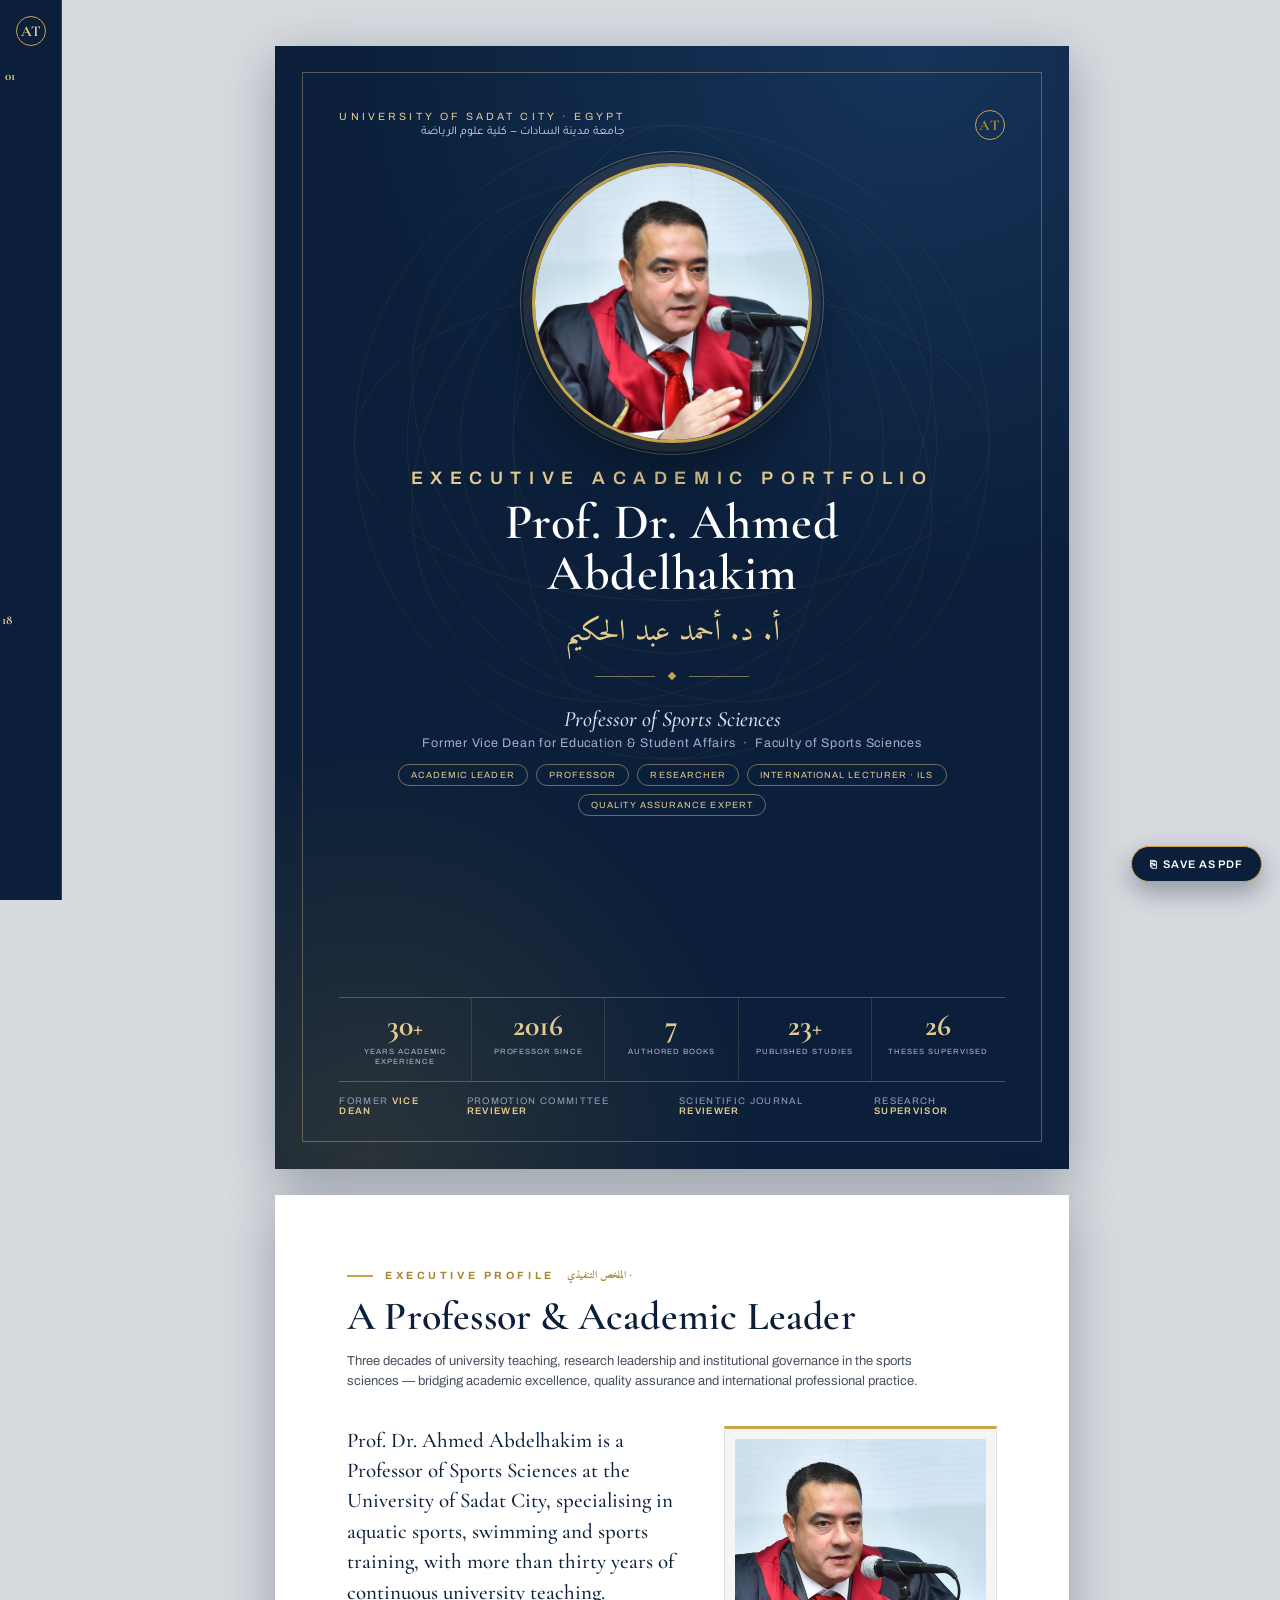
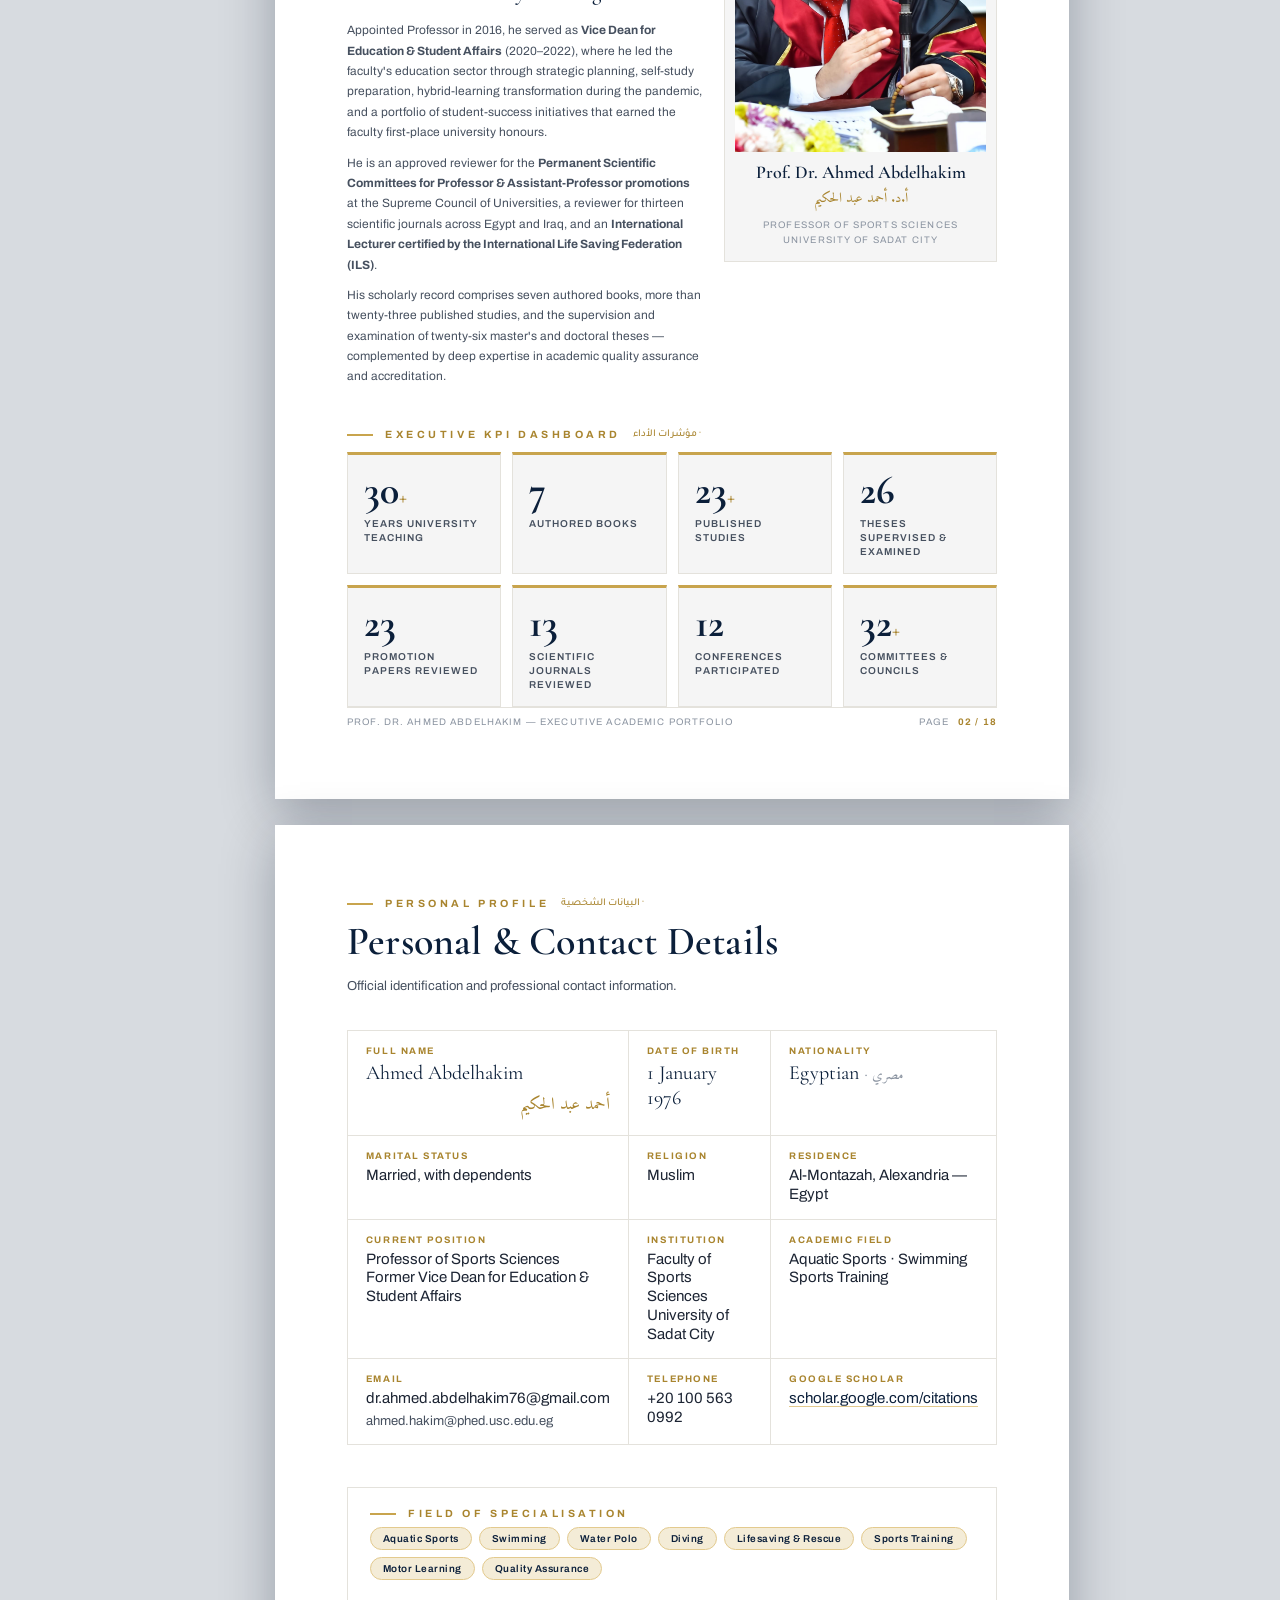
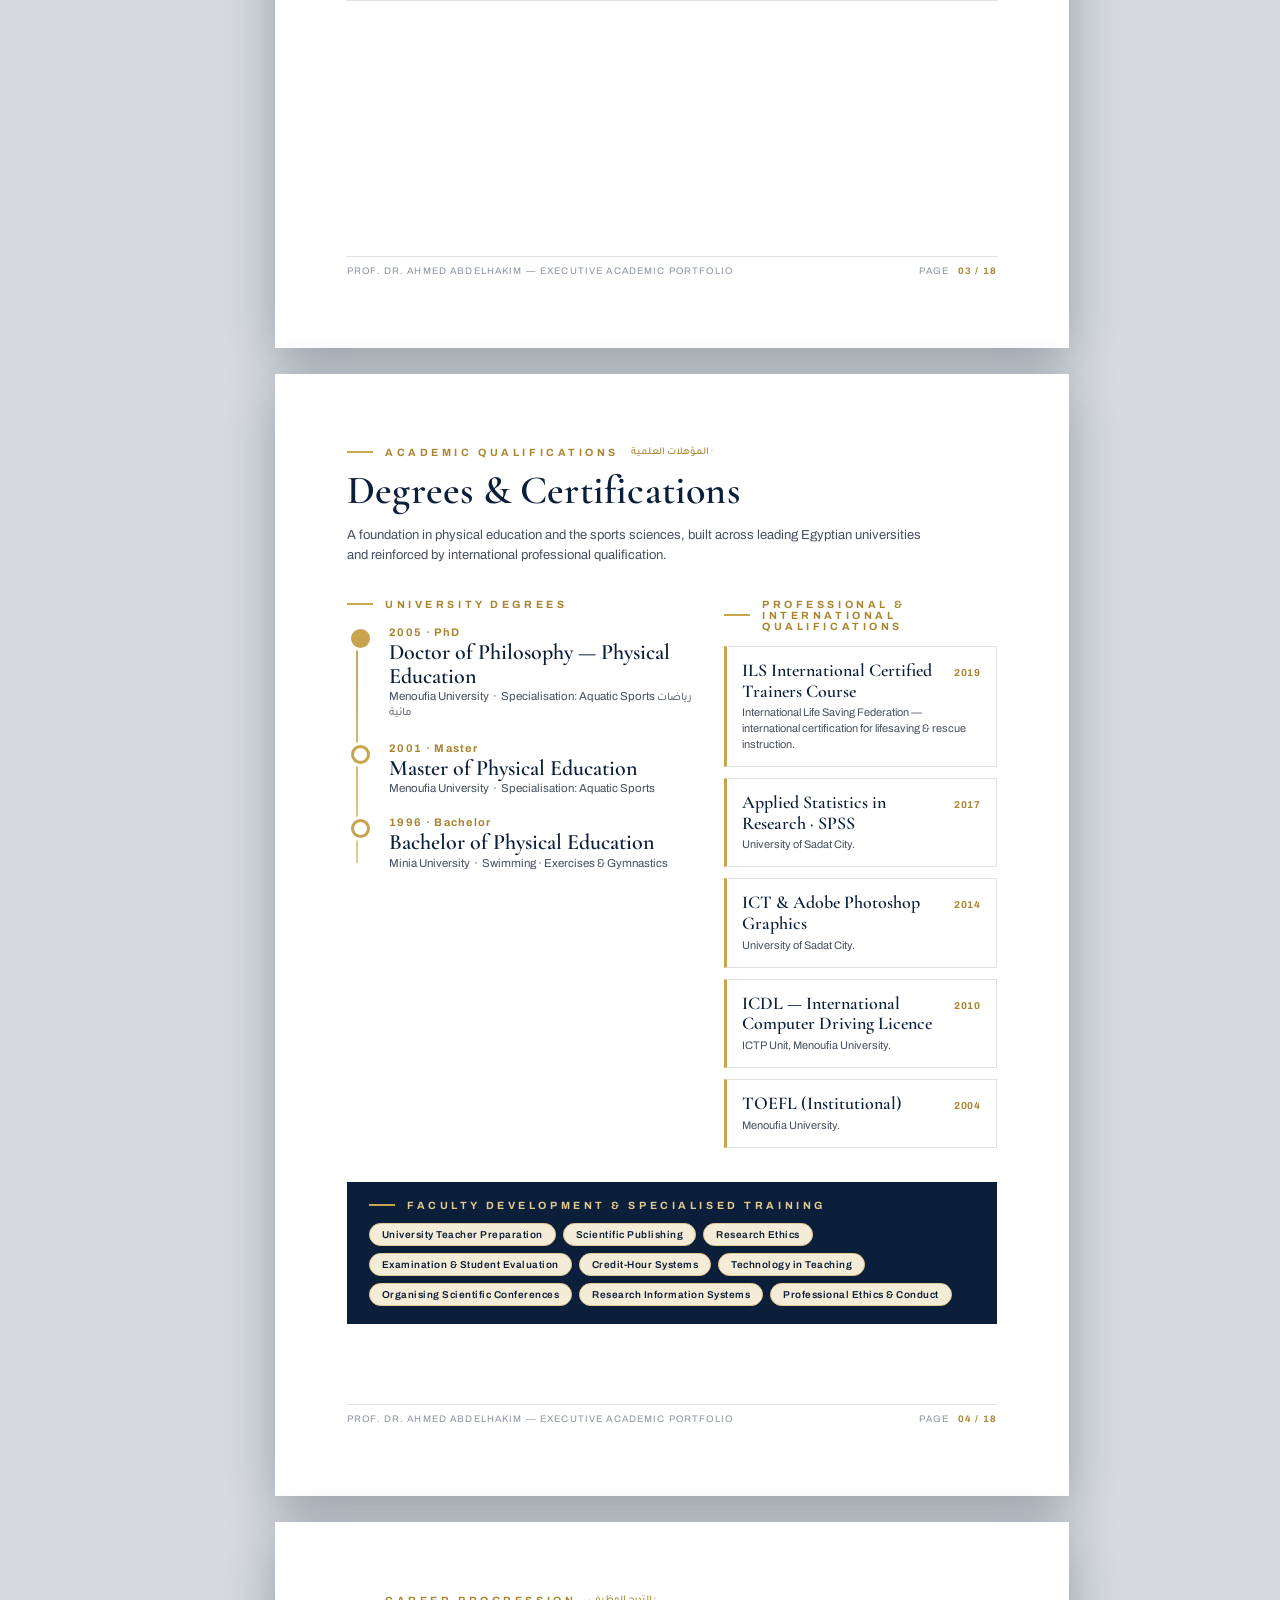
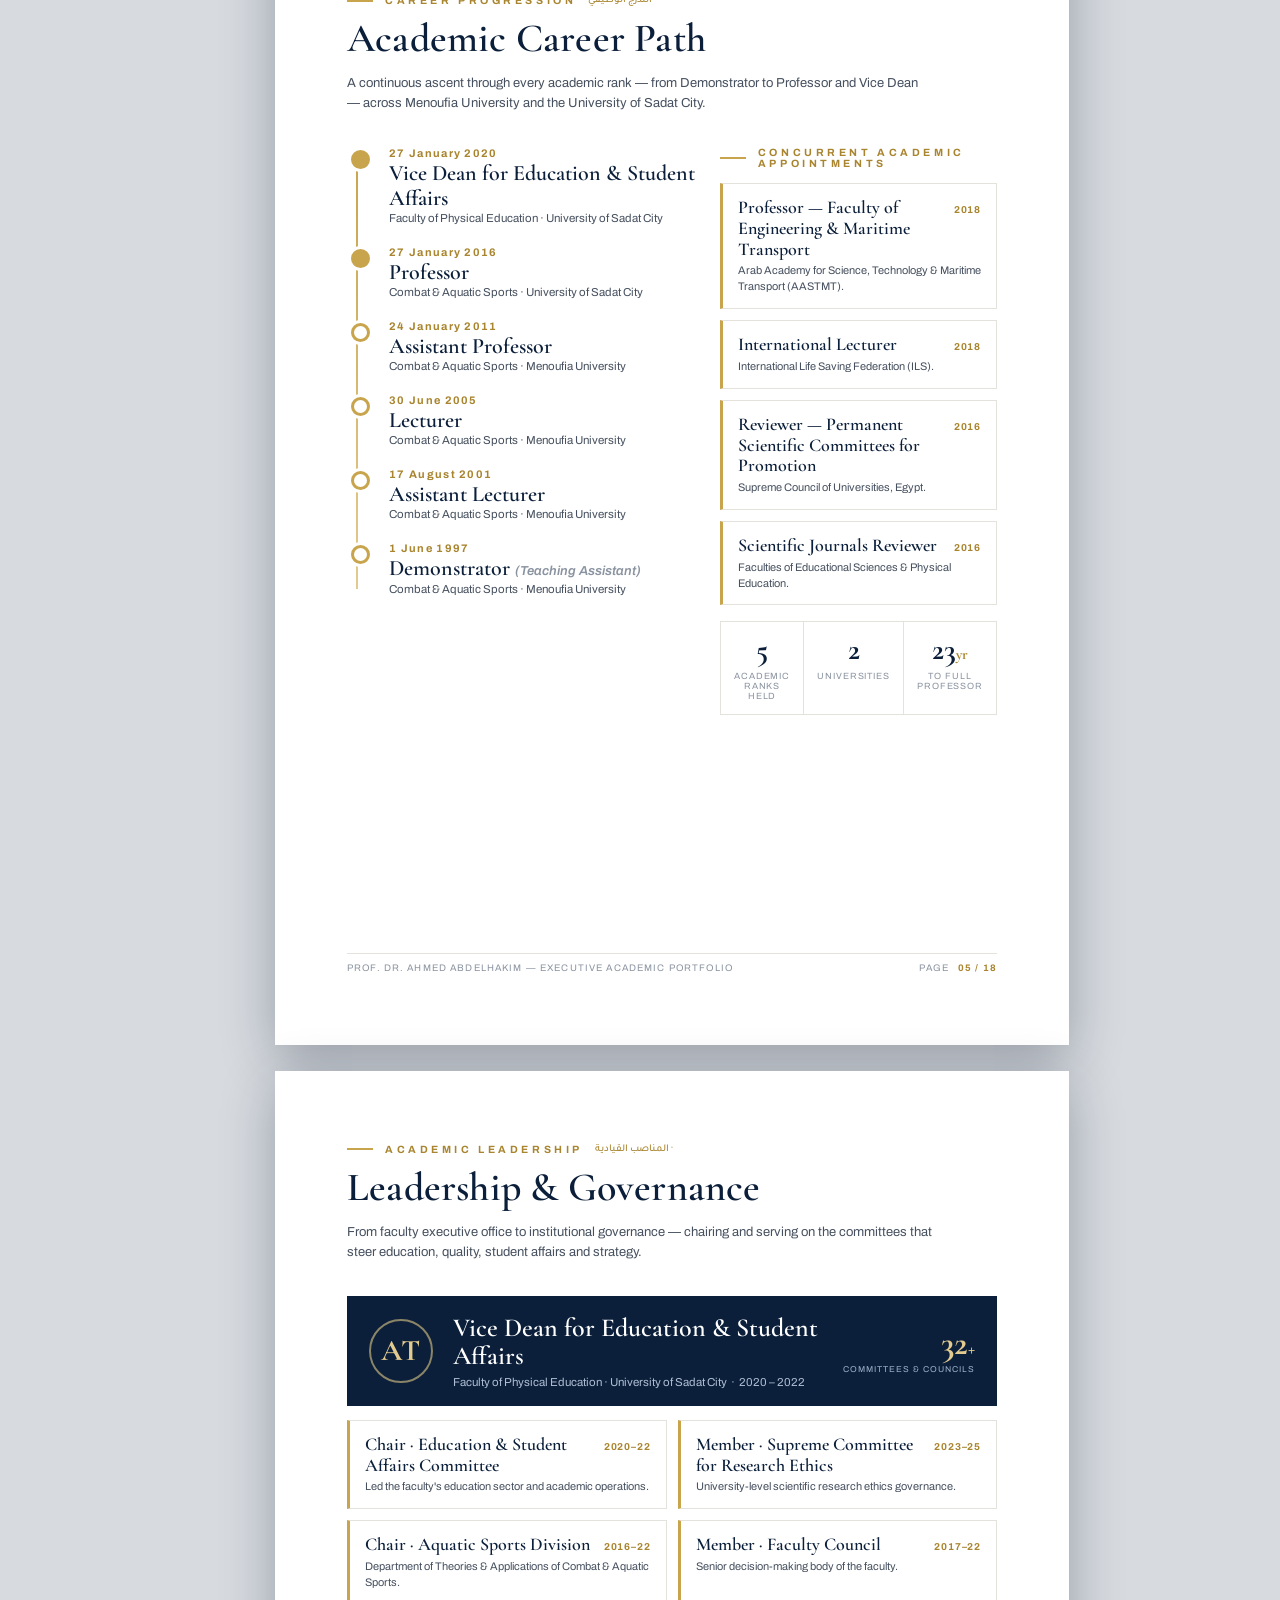
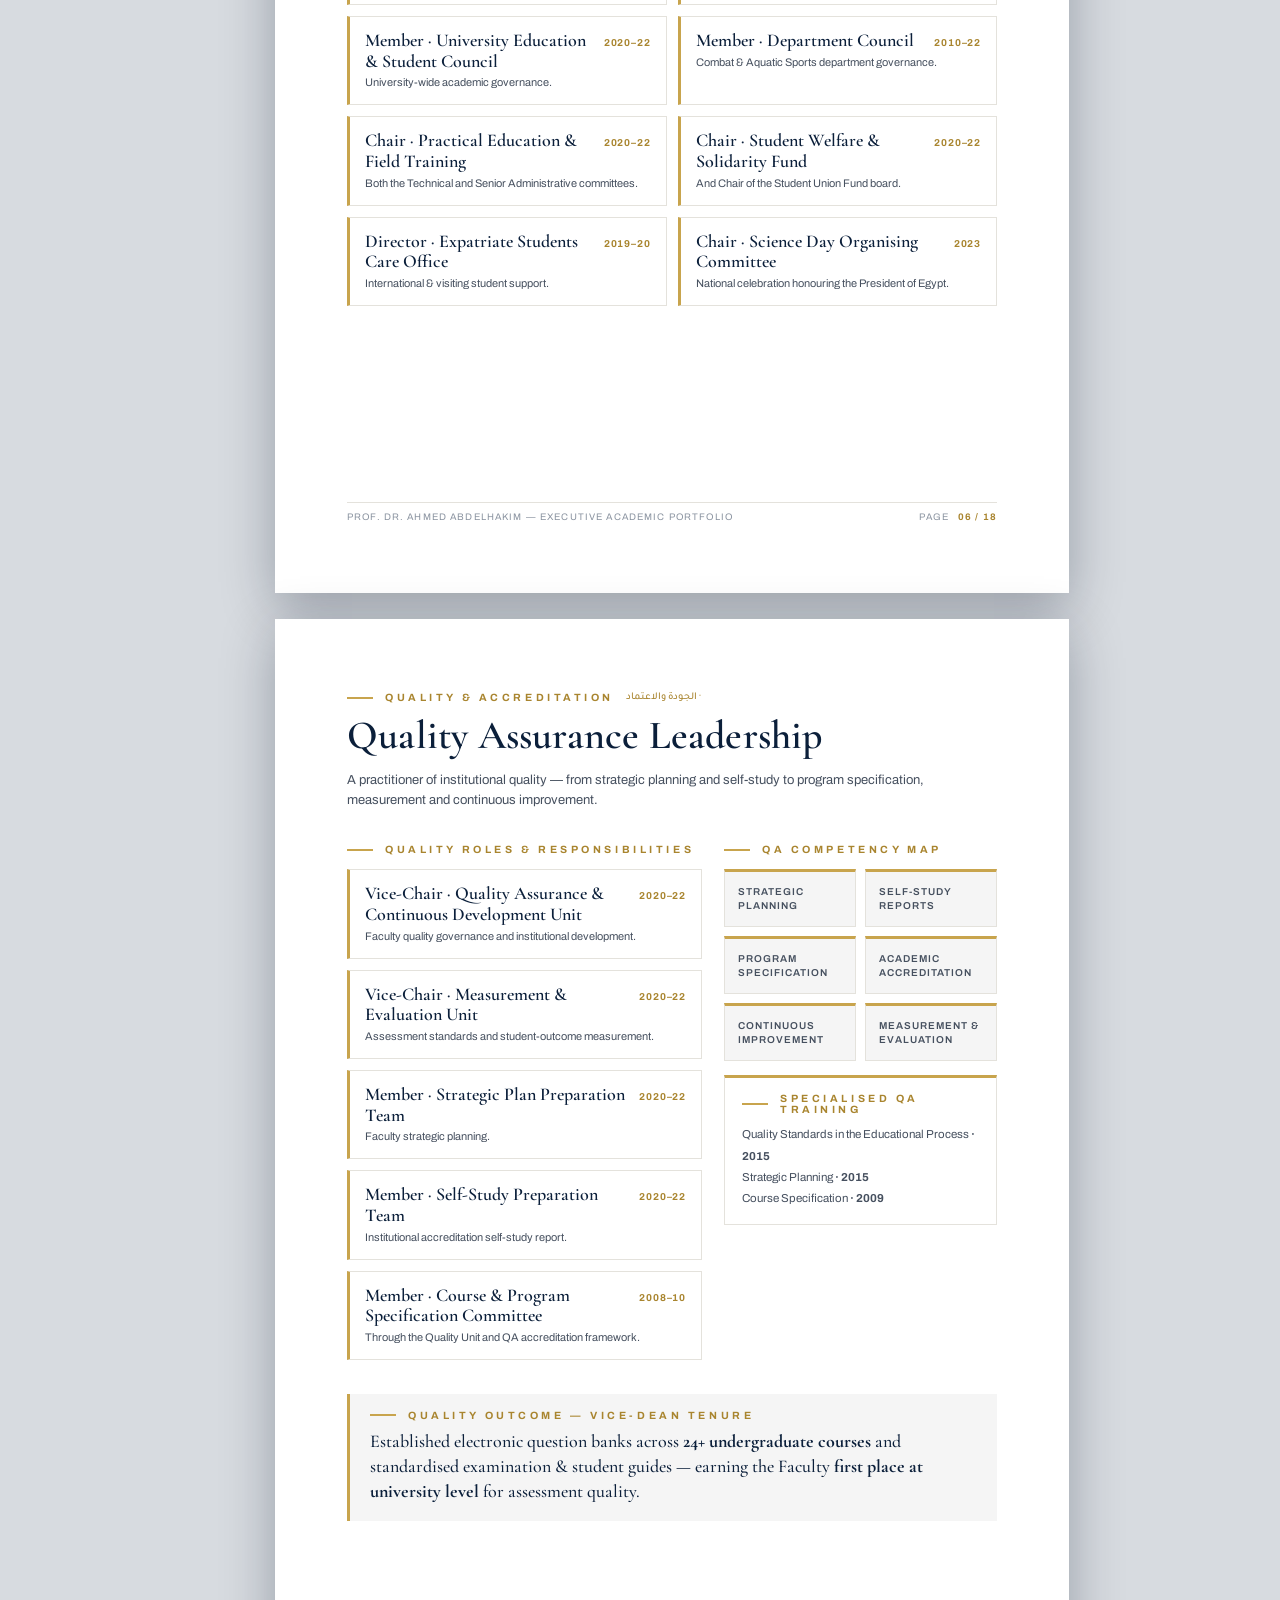
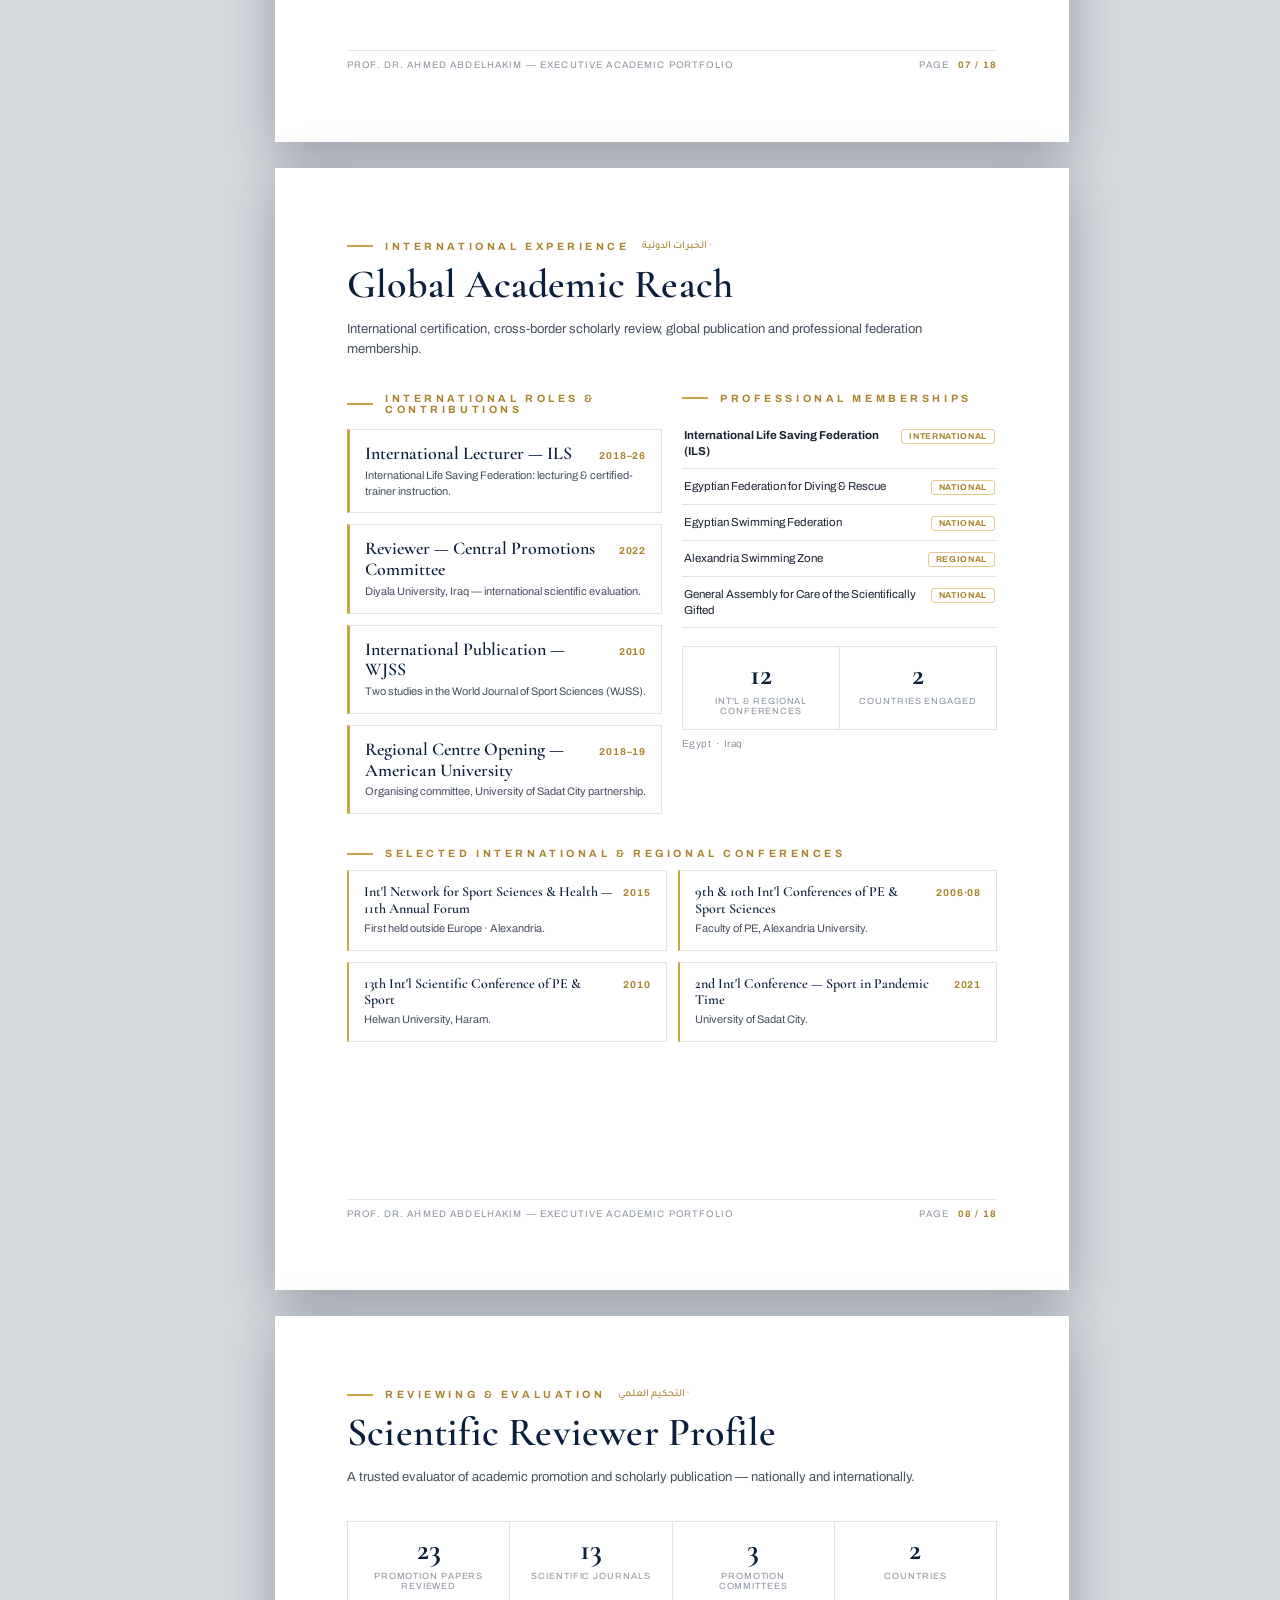
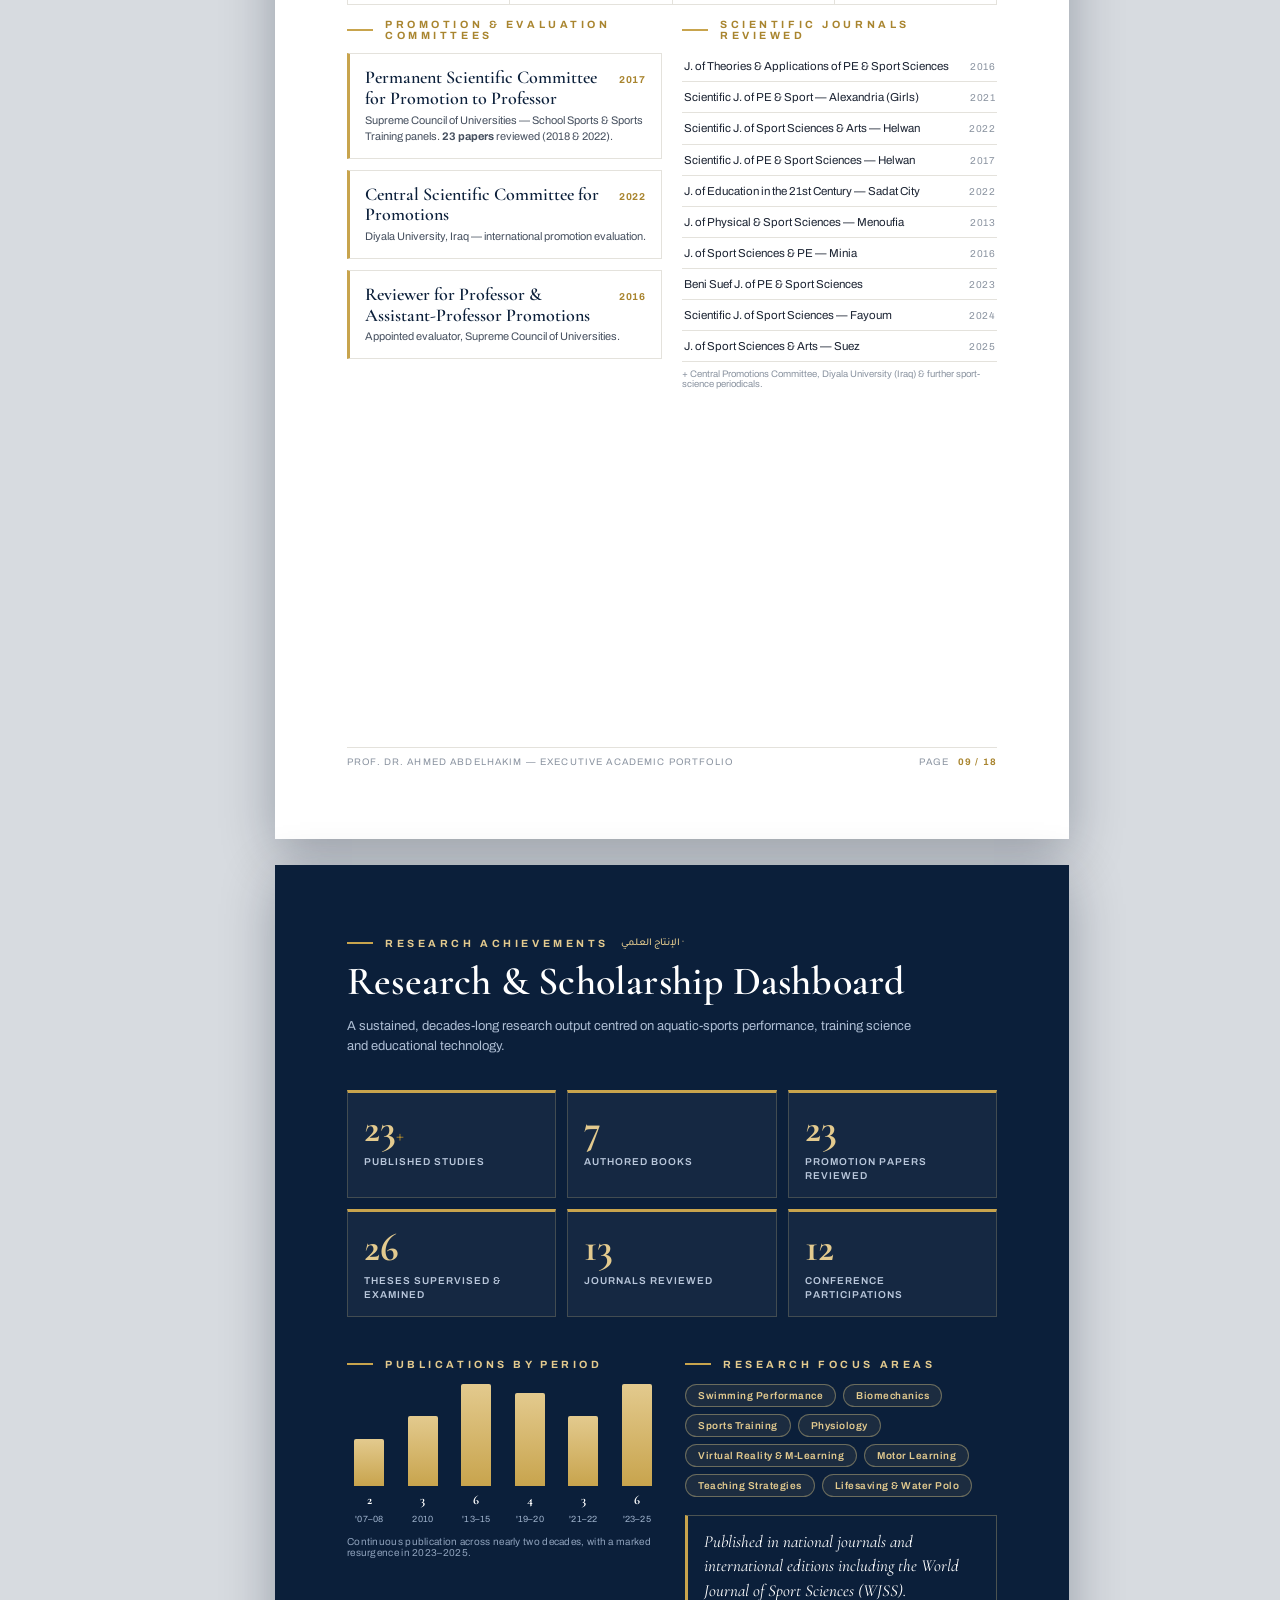
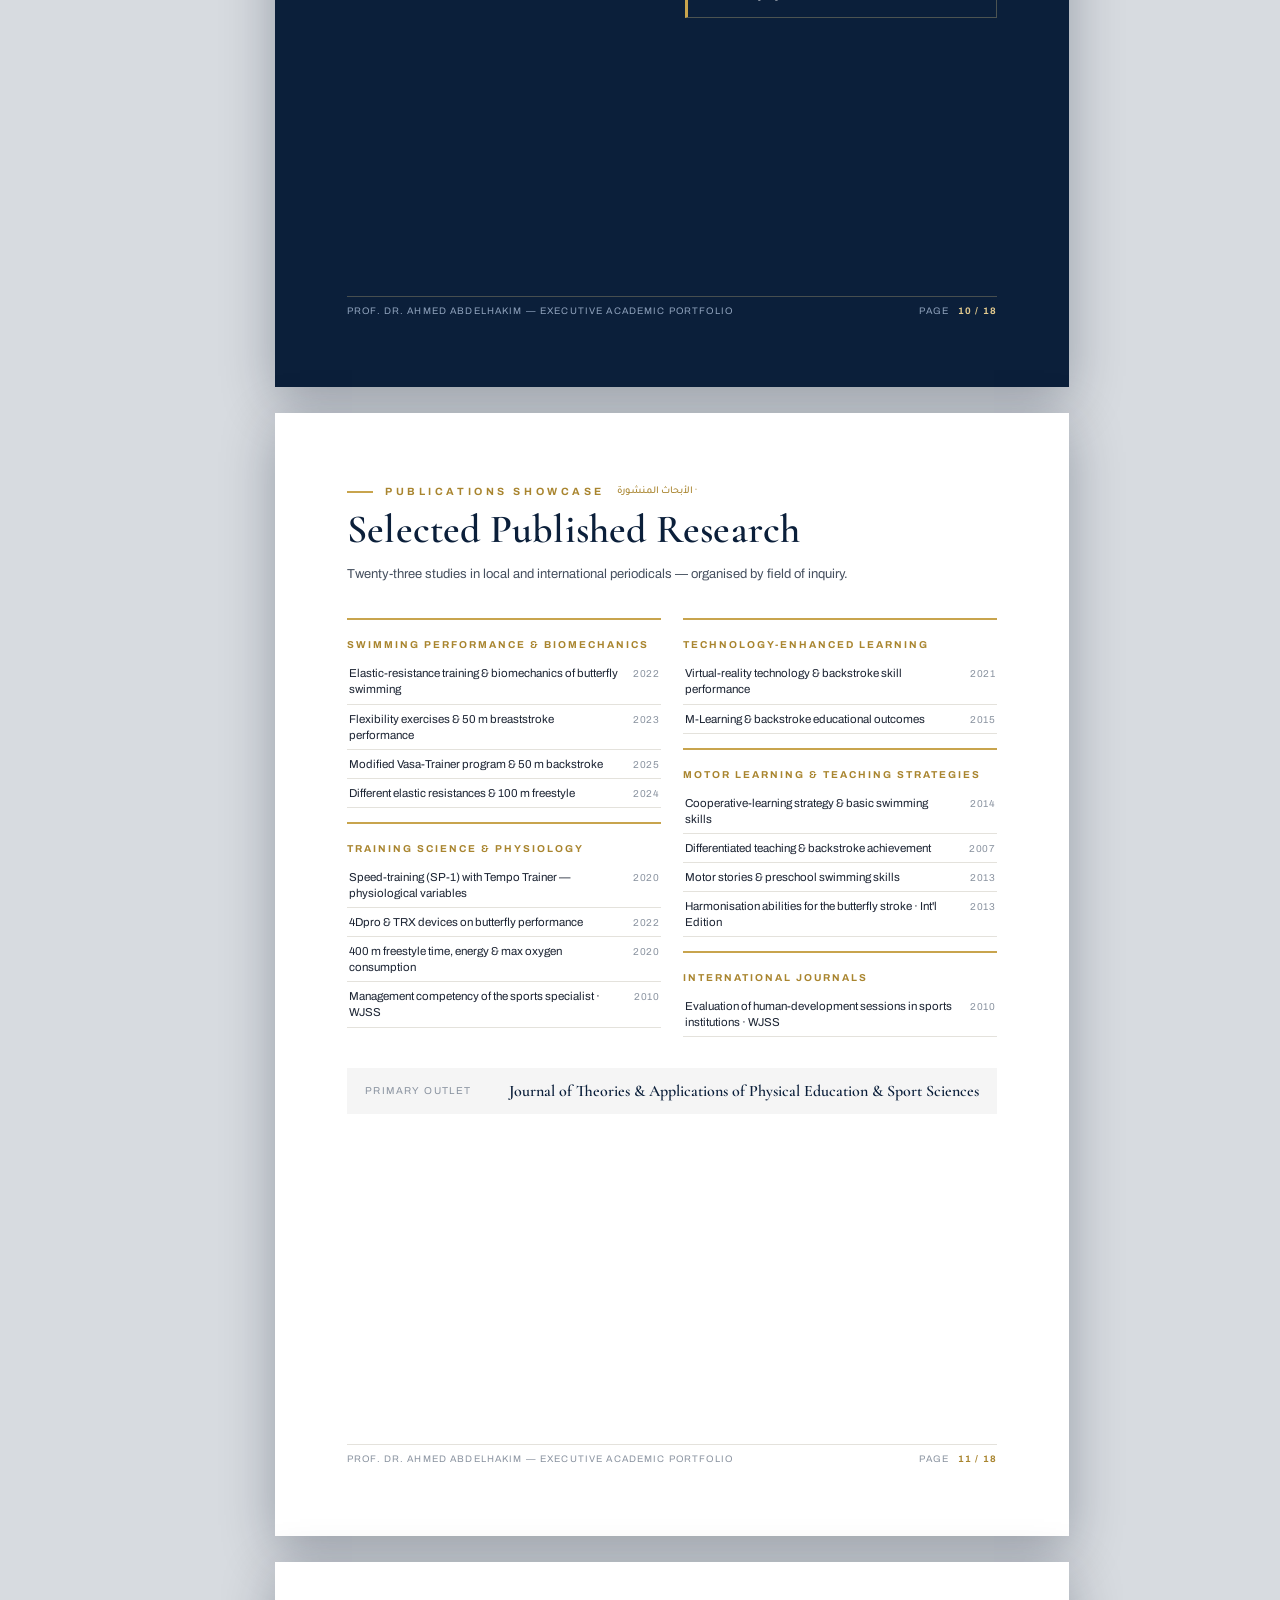
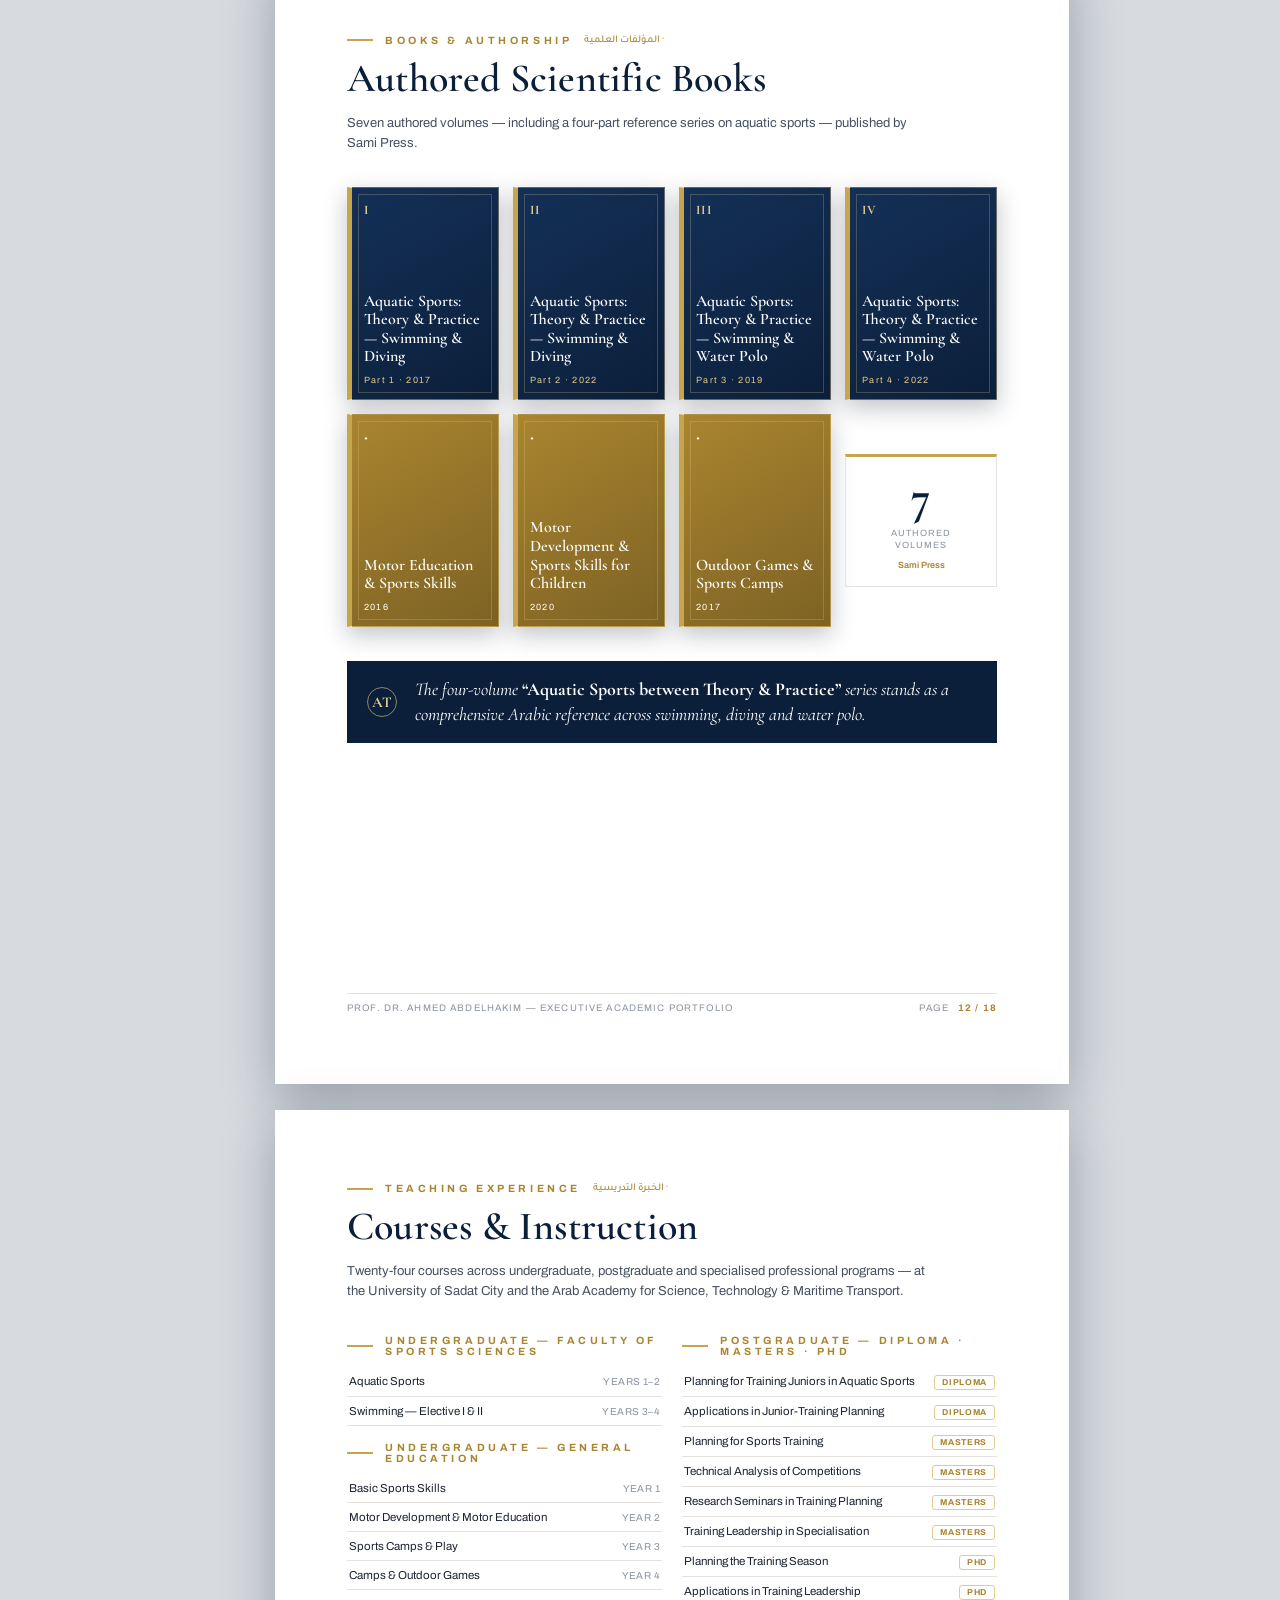
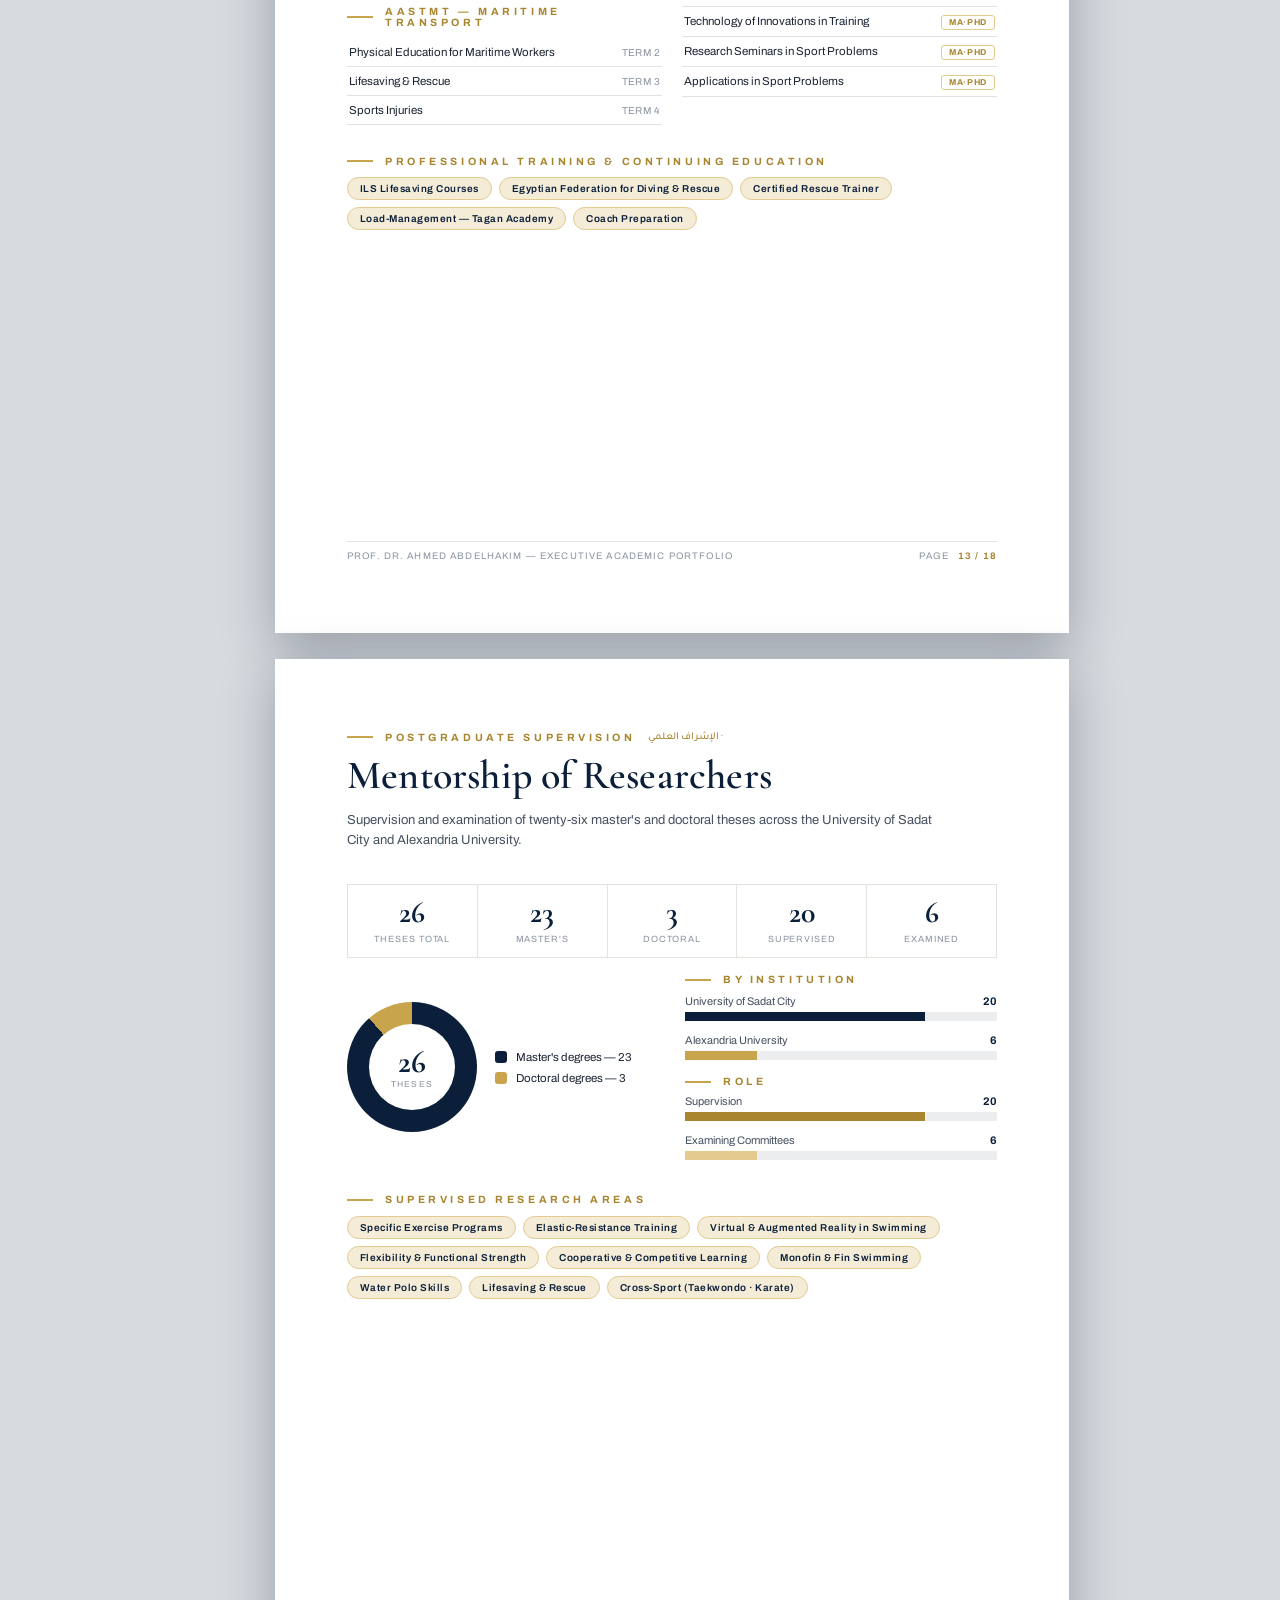
==== commit 474e21ce: "Update name from Ahmed Mahmoud Abdel Hakim Talab to Ahmed Abdelhakim" ====
--- a/index.html
+++ b/index.html
@@ -3,7 +3,7 @@
 <head>
 <meta charset="UTF-8" />
 <meta name="viewport" content="width=device-width, initial-scale=1.0" />
-<title>Prof. Dr. Ahmed Mahmoud Abdel Hakim Talab — Executive Academic Portfolio</title>
+<title>Prof. Dr. Ahmed Abdelhakim — Executive Academic Portfolio</title>
 <link rel="preconnect" href="https://fonts.googleapis.com" />
 <link rel="preconnect" href="https://fonts.gstatic.com" crossorigin />
 <link href="https://fonts.googleapis.com/css2?family=Cormorant+Garamond:ital,wght@0,500;0,600;0,700;1,500;1,600&family=Archivo:wght@400;500;600;700&family=Amiri:wght@400;700&family=Tajawal:wght@400;500;700&display=swap" rel="stylesheet" />
@@ -64,14 +64,14 @@
 
     <div class="cover-portrait-wrap">
       <div class="cover-portrait-ring"></div>
-      <div class="cover-portrait"><img src="assets/portrait-cover.jpg" alt="Prof. Dr. Ahmed Talab" /></div>
+      <div class="cover-portrait"><img src="assets/portrait-cover.jpg" alt="Prof. Dr. Ahmed Abdelhakim" /></div>
     </div>
 
     <h1 class="cover-name">
       <span class="pre">Executive Academic Portfolio</span>
-      Prof. Dr. Ahmed Mahmoud<br/>Abdel Hakim Talab
+      Prof. Dr. Ahmed<br/>Abdelhakim
     </h1>
-    <div class="cover-name-ar">أ. د. أحمد محمود عبد الحكيم طلب</div>
+    <div class="cover-name-ar">أ. د. أحمد عبد الحكيم</div>
 
     <div class="cover-divider"><span></span><i class="dot"></i><span></span></div>
 
@@ -116,7 +116,7 @@
   <div class="cols2-uneven" style="align-items:start;">
     <div>
       <p style="font-family:var(--serif);font-size:21px;line-height:1.45;color:var(--navy);margin:0 0 12px;font-weight:500;">
-        Prof. Dr. Ahmed Talab is a Professor of Sports Sciences at the University of Sadat City, specialising in aquatic sports, swimming and sports training, with more than thirty years of continuous university teaching.
+        Prof. Dr. Ahmed Abdelhakim is a Professor of Sports Sciences at the University of Sadat City, specialising in aquatic sports, swimming and sports training, with more than thirty years of continuous university teaching.
       </p>
       <p style="font-size:12px;line-height:1.7;color:var(--ink-soft);margin:0 0 10px;">
         Appointed Professor in 2016, he served as <b>Vice Dean for Education &amp; Student Affairs</b> (2020–2022), where he led the faculty's education sector through strategic planning, self-study preparation, hybrid-learning transformation during the pandemic, and a portfolio of student-success initiatives that earned the faculty first-place university honours.
@@ -135,8 +135,8 @@
           <img src="assets/portrait.jpg" alt="Prof. Dr. Ahmed Talab" style="width:100%;height:100%;object-fit:cover;object-position:50% 22%;" />
         </div>
         <div style="text-align:center;padding:11px 4px 4px;">
-          <div style="font-family:var(--serif);font-size:18px;color:var(--navy);font-weight:600;line-height:1.1;">Prof. Dr. Ahmed Talab</div>
-          <div class="ar-serif" style="font-size:14px;color:var(--gold-deep);margin-top:3px;">أ.د. أحمد طلب</div>
+          <div style="font-family:var(--serif);font-size:18px;color:var(--navy);font-weight:600;line-height:1.1;">Prof. Dr. Ahmed Abdelhakim</div>
+          <div class="ar-serif" style="font-size:14px;color:var(--gold-deep);margin-top:3px;">أ.د. أحمد عبد الحكيم</div>
           <div style="font-size:9.5px;letter-spacing:.12em;text-transform:uppercase;color:var(--ink-mute);margin-top:7px;line-height:1.5;">Professor of Sports Sciences<br/>University of Sadat City</div>
         </div>
       </div>
@@ -158,7 +158,7 @@
   </div>
 
   <div class="pfoot">
-    <span>Prof. Dr. Ahmed M. A. Talab — Executive Academic Portfolio</span>
+    <span>Prof. Dr. Ahmed Abdelhakim — Executive Academic Portfolio</span>
     <span class="mono">Page <span class="pnum">02 / 18</span></span>
   </div>
 </section>
@@ -176,8 +176,8 @@
   <div class="info-grid" style="grid-template-columns:repeat(3,1fr);">
     <div class="info-cell">
       <div class="k">Full Name</div>
-      <div class="v">Ahmed Mahmoud Abdel Hakim Talab</div>
-      <div class="ar-serif" style="font-size:17px;color:var(--gold-deep);margin-top:4px;">أحمد محمود عبد الحكيم طلب</div>
+      <div class="v">Ahmed Abdelhakim</div>
+      <div class="ar-serif" style="font-size:17px;color:var(--gold-deep);margin-top:4px;">أحمد عبد الحكيم</div>
     </div>
     <div class="info-cell">
       <div class="k">Date of Birth</div>
@@ -230,12 +230,7 @@
   </div>
 
   <div style="margin-top:11mm;display:flex;gap:14px;align-items:stretch;">
-    <div style="flex:none;width:60mm;background:var(--navy);color:#fff;padding:20px;display:flex;flex-direction:column;justify-content:center;">
-      <div class="monogram" style="border-color:rgba(226,202,135,.6);color:var(--gold-soft);margin-bottom:14px;">AT</div>
-      <div style="font-family:var(--serif);font-size:24px;line-height:1.12;color:#fff;">Prof. Dr.<br/>Ahmed Talab</div>
-      <div class="ar-serif" style="font-size:15px;color:var(--gold-soft);margin-top:8px;">أ.د. أحمد طلب</div>
-    </div>
-    <div style="flex:1;border:1px solid var(--line);padding:20px 22px;display:flex;flex-direction:column;justify-content:center;">
+      <div style="flex:1;border:1px solid var(--line);padding:20px 22px;display:flex;flex-direction:column;justify-content:center;">
       <p class="eyebrow" style="margin-bottom:8px;">Field of Specialisation</p>
       <div class="tags">
         <span class="tag">Aquatic Sports</span>
@@ -251,7 +246,7 @@
   </div>
 
   <div class="pfoot">
-    <span>Prof. Dr. Ahmed M. A. Talab — Executive Academic Portfolio</span>
+    <span>Prof. Dr. Ahmed Abdelhakim — Executive Academic Portfolio</span>
     <span class="mono">Page <span class="pnum">03 / 18</span></span>
   </div>
 </section>
@@ -316,7 +311,7 @@
   </div>
 
   <div class="pfoot">
-    <span>Prof. Dr. Ahmed M. A. Talab — Executive Academic Portfolio</span>
+    <span>Prof. Dr. Ahmed Abdelhakim — Executive Academic Portfolio</span>
     <span class="mono">Page <span class="pnum">04 / 18</span></span>
   </div>
 </section>
@@ -385,7 +380,7 @@
   </div>
 
   <div class="pfoot">
-    <span>Prof. Dr. Ahmed M. A. Talab — Executive Academic Portfolio</span>
+    <span>Prof. Dr. Ahmed Abdelhakim — Executive Academic Portfolio</span>
     <span class="mono">Page <span class="pnum">05 / 18</span></span>
   </div>
 </section>
@@ -426,7 +421,7 @@
   </div>
 
   <div class="pfoot">
-    <span>Prof. Dr. Ahmed M. A. Talab — Executive Academic Portfolio</span>
+    <span>Prof. Dr. Ahmed Abdelhakim — Executive Academic Portfolio</span>
     <span class="mono">Page <span class="pnum">06 / 18</span></span>
   </div>
 </section>
@@ -483,7 +478,7 @@
   </div>
 
   <div class="pfoot">
-    <span>Prof. Dr. Ahmed M. A. Talab — Executive Academic Portfolio</span>
+    <span>Prof. Dr. Ahmed Abdelhakim — Executive Academic Portfolio</span>
     <span class="mono">Page <span class="pnum">07 / 18</span></span>
   </div>
 </section>
@@ -538,7 +533,7 @@
   </div>
 
   <div class="pfoot">
-    <span>Prof. Dr. Ahmed M. A. Talab — Executive Academic Portfolio</span>
+    <span>Prof. Dr. Ahmed Abdelhakim — Executive Academic Portfolio</span>
     <span class="mono">Page <span class="pnum">08 / 18</span></span>
   </div>
 </section>
@@ -589,7 +584,7 @@
   </div>
 
   <div class="pfoot">
-    <span>Prof. Dr. Ahmed M. A. Talab — Executive Academic Portfolio</span>
+    <span>Prof. Dr. Ahmed Abdelhakim — Executive Academic Portfolio</span>
     <span class="mono">Page <span class="pnum">09 / 18</span></span>
   </div>
 </section>
@@ -648,7 +643,7 @@
   </div>
 
   <div class="pfoot">
-    <span>Prof. Dr. Ahmed M. A. Talab — Executive Academic Portfolio</span>
+    <span>Prof. Dr. Ahmed Abdelhakim — Executive Academic Portfolio</span>
     <span class="mono">Page <span class="pnum">10 / 18</span></span>
   </div>
 </section>
@@ -720,7 +715,7 @@
   </div>
 
   <div class="pfoot">
-    <span>Prof. Dr. Ahmed M. A. Talab — Executive Academic Portfolio</span>
+    <span>Prof. Dr. Ahmed Abdelhakim — Executive Academic Portfolio</span>
     <span class="mono">Page <span class="pnum">11 / 18</span></span>
   </div>
 </section>
@@ -763,7 +758,7 @@
   </div>
 
   <div class="pfoot">
-    <span>Prof. Dr. Ahmed M. A. Talab — Executive Academic Portfolio</span>
+    <span>Prof. Dr. Ahmed Abdelhakim — Executive Academic Portfolio</span>
     <span class="mono">Page <span class="pnum">12 / 18</span></span>
   </div>
 </section>
@@ -832,7 +827,7 @@
   </div>
 
   <div class="pfoot">
-    <span>Prof. Dr. Ahmed M. A. Talab — Executive Academic Portfolio</span>
+    <span>Prof. Dr. Ahmed Abdelhakim — Executive Academic Portfolio</span>
     <span class="mono">Page <span class="pnum">13 / 18</span></span>
   </div>
 </section>
@@ -897,7 +892,7 @@
   </div>
 
   <div class="pfoot">
-    <span>Prof. Dr. Ahmed M. A. Talab — Executive Academic Portfolio</span>
+    <span>Prof. Dr. Ahmed Abdelhakim — Executive Academic Portfolio</span>
     <span class="mono">Page <span class="pnum">14 / 18</span></span>
   </div>
 </section>
@@ -938,7 +933,7 @@
   </div>
 
   <div class="pfoot">
-    <span>Prof. Dr. Ahmed M. A. Talab — Executive Academic Portfolio</span>
+    <span>Prof. Dr. Ahmed Abdelhakim — Executive Academic Portfolio</span>
     <span class="mono">Page <span class="pnum">15 / 18</span></span>
   </div>
 </section>
@@ -995,7 +990,7 @@
   </div>
 
   <div class="pfoot">
-    <span>Prof. Dr. Ahmed M. A. Talab — Executive Academic Portfolio</span>
+    <span>Prof. Dr. Ahmed Abdelhakim — Executive Academic Portfolio</span>
     <span class="mono">Page <span class="pnum">16 / 18</span></span>
   </div>
 </section>
@@ -1043,7 +1038,7 @@
   </div>
 
   <div class="pfoot">
-    <span>Prof. Dr. Ahmed M. A. Talab — Executive Academic Portfolio</span>
+    <span>Prof. Dr. Ahmed Abdelhakim — Executive Academic Portfolio</span>
     <span class="mono">Page <span class="pnum">17 / 18</span></span>
   </div>
 </section>
@@ -1064,13 +1059,13 @@
   <div class="cover-inner" style="justify-content:center;text-align:center;align-items:center;">
     <div class="cover-portrait-wrap" style="width:54mm;height:54mm;margin:0 auto 7mm;">
       <div class="cover-portrait-ring"></div>
-      <div class="cover-portrait"><img src="assets/portrait.jpg" alt="Prof. Dr. Ahmed Talab" style="object-position:50% 20%;" /></div>
+      <div class="cover-portrait"><img src="assets/portrait.jpg" alt="Prof. Dr. Ahmed Abdelhakim" style="object-position:50% 20%;" /></div>
     </div>
 
     <div class="cover-divider"><span></span><i class="dot"></i><span></span></div>
 
-    <h2 class="cover-name" style="font-size:38px;">Prof. Dr. Ahmed Mahmoud<br/>Abdel Hakim Talab</h2>
-    <div class="cover-name-ar">أ. د. أحمد محمود عبد الحكيم طلب</div>
+    <h2 class="cover-name" style="font-size:38px;">Prof. Dr. Ahmed<br/>Abdelhakim</h2>
+    <div class="cover-name-ar">أ. د. أحمد عبد الحكيم</div>
     <p class="cover-role" style="font-size:19px;">Professor of Sports Sciences</p>
     <p class="cover-role2">Former Vice Dean for Education &amp; Student Affairs · University of Sadat City</p>
 
--- a/portfolio.css
+++ b/portfolio.css
@@ -1,5 +1,5 @@
 /* =====================================================================
-   EXECUTIVE ACADEMIC PORTFOLIO — Prof. Dr. Ahmed Mahmoud Abdel Hakim Talab
+   EXECUTIVE ACADEMIC PORTFOLIO — Prof. Dr. Ahmed Abdelhakim
    Design system: Navy / Gold / White / Light Gray
    Serif display (Cormorant Garamond) + Sans (Archivo) + Arabic (Amiri/Tajawal)
    ===================================================================== */
@@ -399,7 +399,170 @@
   *{ -webkit-print-color-adjust:exact !important; print-color-adjust:exact !important; }
 }
 
+/* =====================================================================
+    MOBILE OPTIMIZATION
+    ===================================================================== */
 @media (max-width:840px){
+  :root{ --page-pad: 12mm; }
+  
   .nav{ display:none; }
-  .doc{ padding-left:10px; padding-right:10px; transform-origin:top center; }
-}
+  .doc{ padding-left:10px; padding-right:10px; padding-top:20px; padding-bottom:40px; gap:16px; }
+  
+  .page{
+    width:100%; max-width:100%; min-height:auto; box-shadow:none;
+    border:1px solid var(--line); border-radius:4px; padding:var(--page-pad);
+    margin:0;
+  }
+  
+  .cover{ padding:var(--page-pad); }
+  .cover-inner{ padding:12mm 12mm 10mm; }
+  .cover::after{ display:none; }
+  
+  .cover-portrait-wrap{ width:60mm; height:60mm; margin:4mm auto 5mm; }
+  
+  .cover-name{ font-size:32px; }
+  .cover-name .pre{ font-size:14px; margin-bottom:8px; }
+  .cover-name-ar{ font-size:22px; margin:5px 0 0; }
+  .cover-role{ font-size:16px; margin:10px 0 3px; }
+  .cover-role2{ font-size:11px; }
+  .cover-tagline{ font-size:10px; margin:12px auto 0; max-width:100%; }
+  
+  .cover-counters{
+    grid-template-columns:repeat(3,1fr);
+    gap:8px;
+    margin:10px 0;
+  }
+  .cc{ padding:10px 4px; }
+  .cc .n{ font-size:24px; }
+  .cc .l{ font-size:7px; }
+  
+  .cred-row{ margin:10px 0 0; gap:6px; }
+  .cred{ font-size:8px; padding:4px 10px; }
+  
+  .cover-foot{ gap:12px; font-size:8.5px; margin-top:10px; flex-wrap:wrap; }
+  
+  .cover-uni{ font-size:9px; }
+  .cover-uni .ar{ font-size:10px; }
+  
+  /* Page sections */
+  .phead{ margin-bottom:6mm; }
+  .ptitle{ font-size:28px; }
+  .ptitle .ar-serif{ font-size:22px; }
+  .phead-sub{ font-size:12px; max-width:100%; margin:10px 0 0; }
+  
+  .eyebrow{ font-size:9px; }
+  .eyebrow::before{ width:16px; }
+  
+  /* KPI Grid */
+  .kpi-grid{ grid-template-columns:1fr; }
+  .kpi{ padding:12px 12px 10px; }
+  .kpi .n{ font-size:32px; }
+  .kpi .l{ font-size:9px; margin-top:6px; }
+  
+  /* Info grid */
+  .info-grid{ display:grid; grid-template-columns:1fr; gap:0; }
+  .info-cell{ padding:12px 14px; border-right:0; }
+  .info-cell .k{ font-size:8.5px; }
+  .info-cell .v{ font-size:16px; }
+  .info-cell .v.sm{ font-size:13px; }
+  
+  /* Timeline */
+  .tl{ padding:0 0 0 20px; }
+  .tl::before{ left:4px; }
+  .tl-item::before{ left:-21px; width:11px; height:11px; }
+  .tl-year{ font-size:10px; }
+  .tl-title{ font-size:18px; }
+  .tl-place{ font-size:10.5px; }
+  
+  /* Cards */
+  .lcard{ padding:10px 12px; }
+  .lcard .t{ font-size:16px; }
+  .lcard .yr{ font-size:9px; }
+  .lcard .d{ font-size:10px; }
+  
+  /* Lists */
+  .rows{ border-top:1px solid var(--line); }
+  .row{ gap:10px; padding:7px 2px; font-size:10.5px; }
+  .row .rn{ font-size:12px; width:22px; }
+  .row .rt{ font-size:10px; }
+  .row .rm{ font-size:9px; }
+  .row .rtag{ font-size:7.5px; }
+  
+  /* Tags */
+  .tags{ gap:5px; }
+  .tag{ font-size:9px; padding:4px 10px; }
+  
+  /* Two columns */
+  .cols2, .cols2-uneven{ grid-template-columns:1fr; gap:14px; }
+  
+  /* Books grid */
+  .books{ grid-template-columns:repeat(2,1fr); gap:10px; }
+  .book .cov{ padding:10px 9px; }
+  .book .cov .bk-mono{ font-size:11px; }
+  .book .cov .bk-t{ font-size:13px; }
+  .book .cov .bk-ar{ font-size:11px; }
+  .book .cov .bk-y{ font-size:8px; margin-top:6px; }
+  .book .bk-cap{ font-size:8.5px; }
+  
+  /* Bars */
+  .bars{ height:90px; gap:6px; }
+  .bar .col{ max-width:24px; }
+  .bar .bv{ font-size:11px; }
+  .bar .bl{ font-size:8px; }
+  
+  /* Donut */
+  .donut-wrap{ gap:12px; flex-direction:column; }
+  .donut{ width:100px; height:100px; }
+  .donut .di .dn{ font-size:24px; }
+  .donut .di .dl{ font-size:7.5px; }
+  .legend{ gap:6px; }
+  .legend .li{ font-size:10px; }
+  
+  /* Statline */
+  .statline .s{ padding:10px; }
+  .statline .s .n{ font-size:24px; }
+  .statline .s .n small{ font-size:12px; }
+  .statline .s .l{ font-size:8px; margin-top:4px; }
+  
+  /* Bignum */
+  .bignum{ font-size:80px; }
+  
+  /* Footer */
+  .pfoot{ font-size:8px; padding-top:6px; gap:6px; flex-wrap:wrap; }
+  .pfoot .mono{ gap:6px; }
+  
+  /* Quote */
+  .quote{ font-size:12px; line-height:1.5; }
+  
+  /* Kicker */
+  .kicker{ font-size:9px; }
+  
+  /* Placeholder */
+  .placeholder{ font-size:9px; padding:6px 10px; }
+  
+  .print-hint{ display:none !important; }
+}
+
+@media (max-width:600px){
+  :root{ --page-pad: 10mm; }
+  
+  .doc{ padding-left:8px; padding-right:8px; gap:12px; }
+  
+  .page{ border-radius:3px; padding:var(--page-pad); }
+  
+  .cover-counters{ grid-template-columns:repeat(2,1fr); }
+  .cc .n{ font-size:20px; }
+  
+  .books{ grid-template-columns:1fr; }
+  
+  .cover-name{ font-size:24px; }
+  .cover-name .pre{ font-size:12px; }
+  
+  .ptitle{ font-size:22px; }
+  .phead-sub{ font-size:11px; }
+  
+  .tl-title{ font-size:16px; }
+  .lcard .t{ font-size:15px; }
+  
+  .cols2, .cols2-uneven{ gap:10px; }
+}
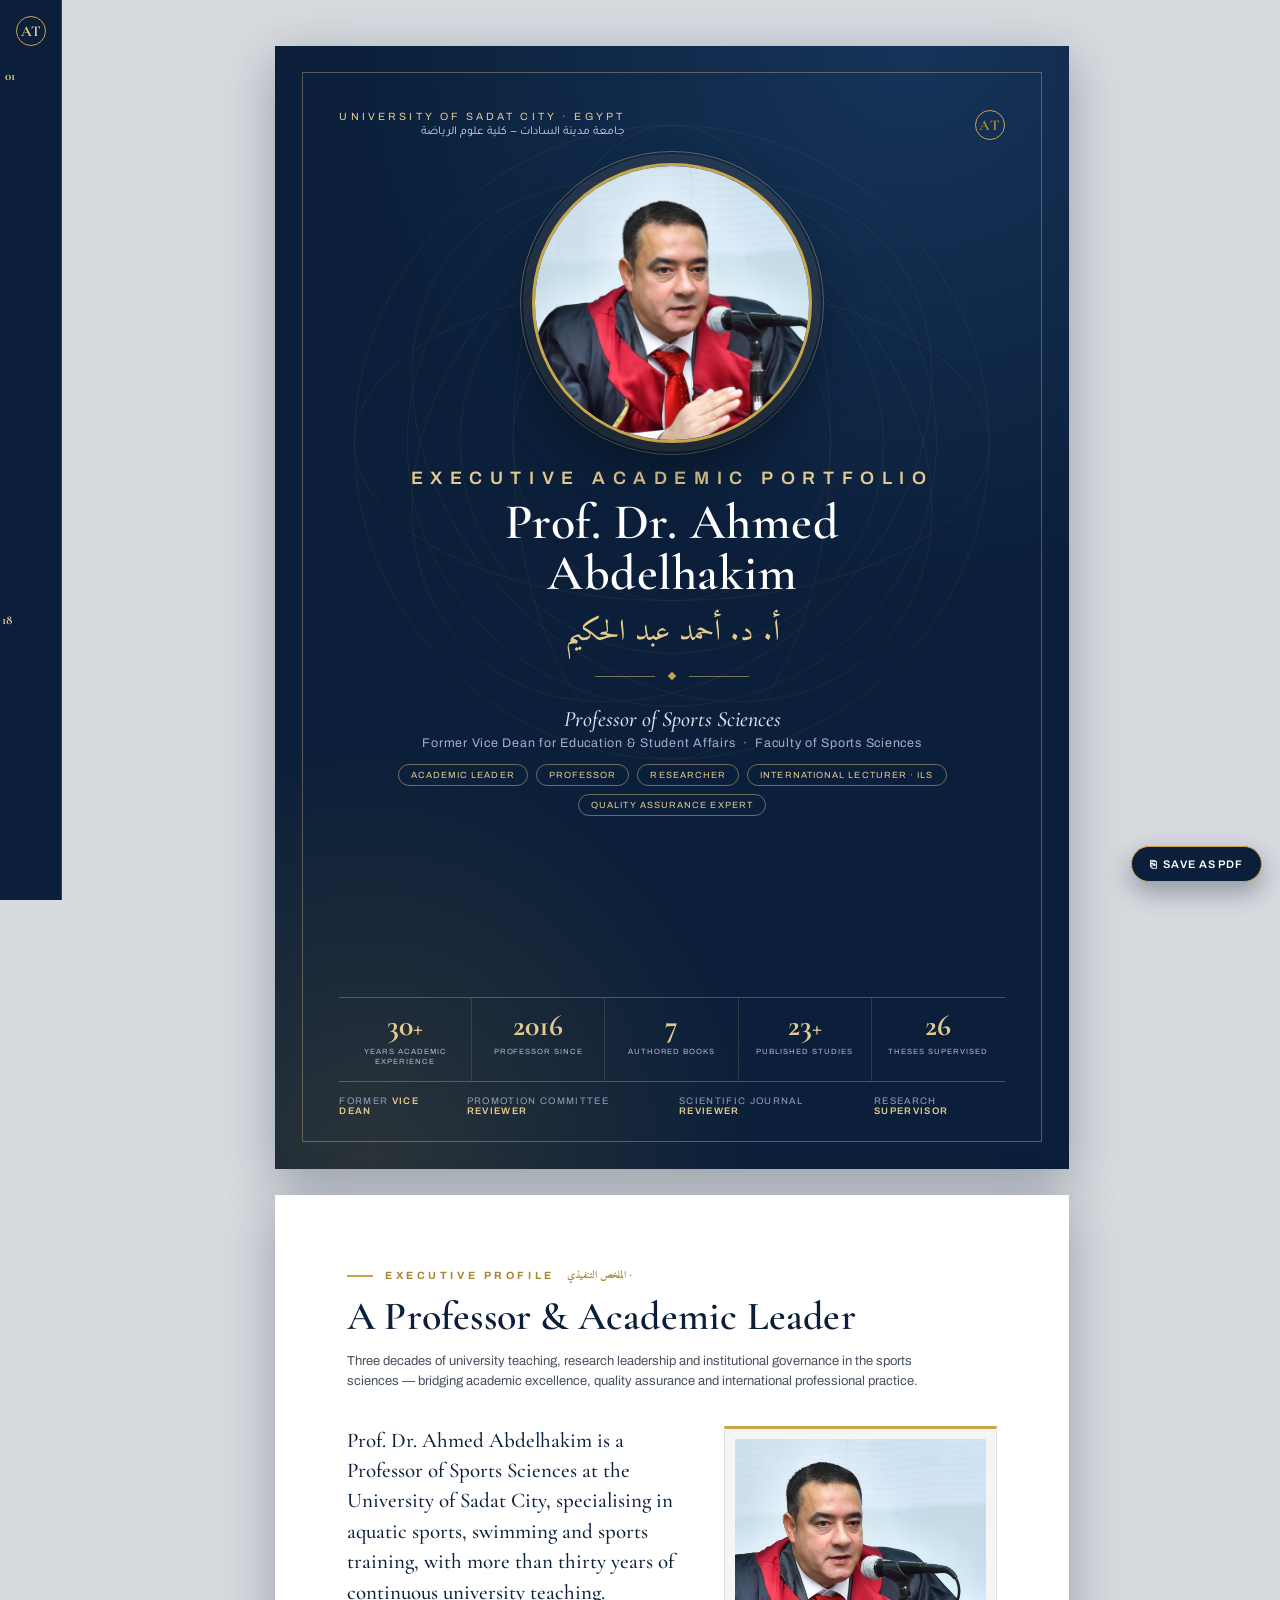
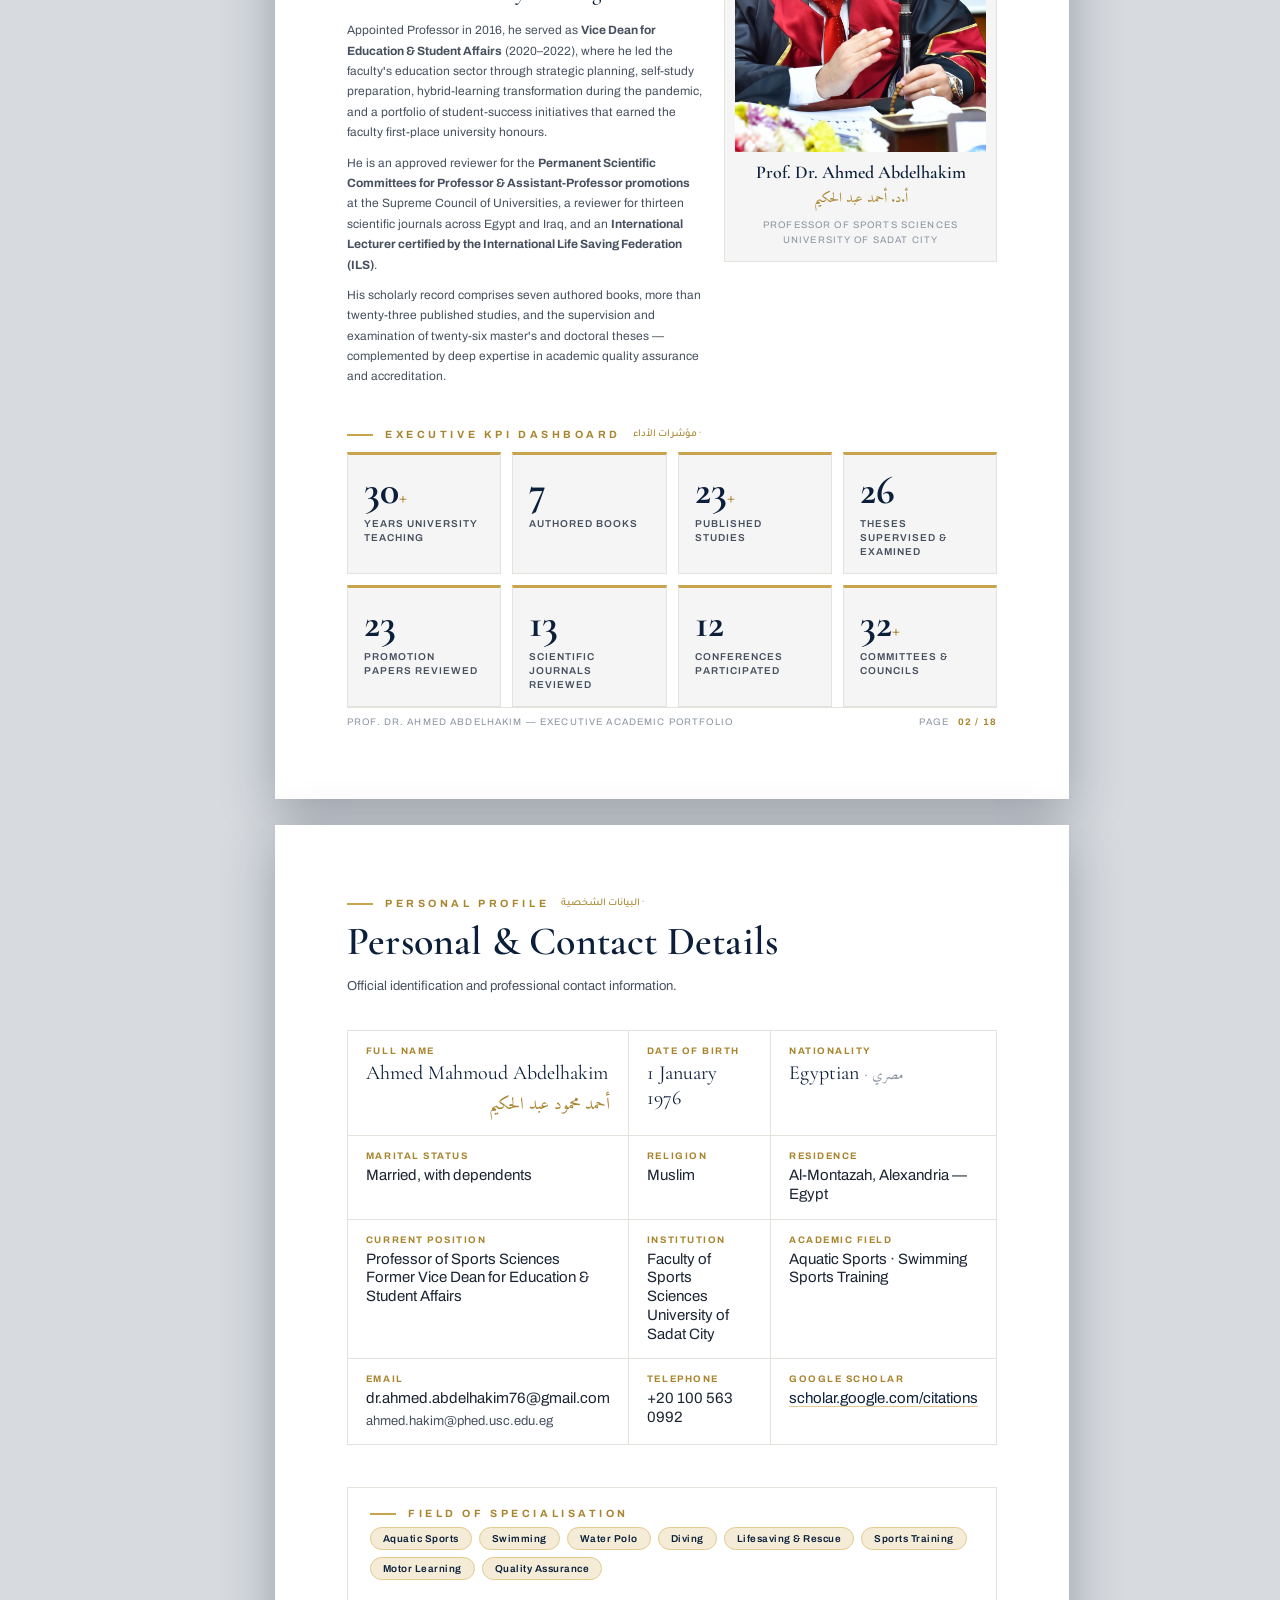
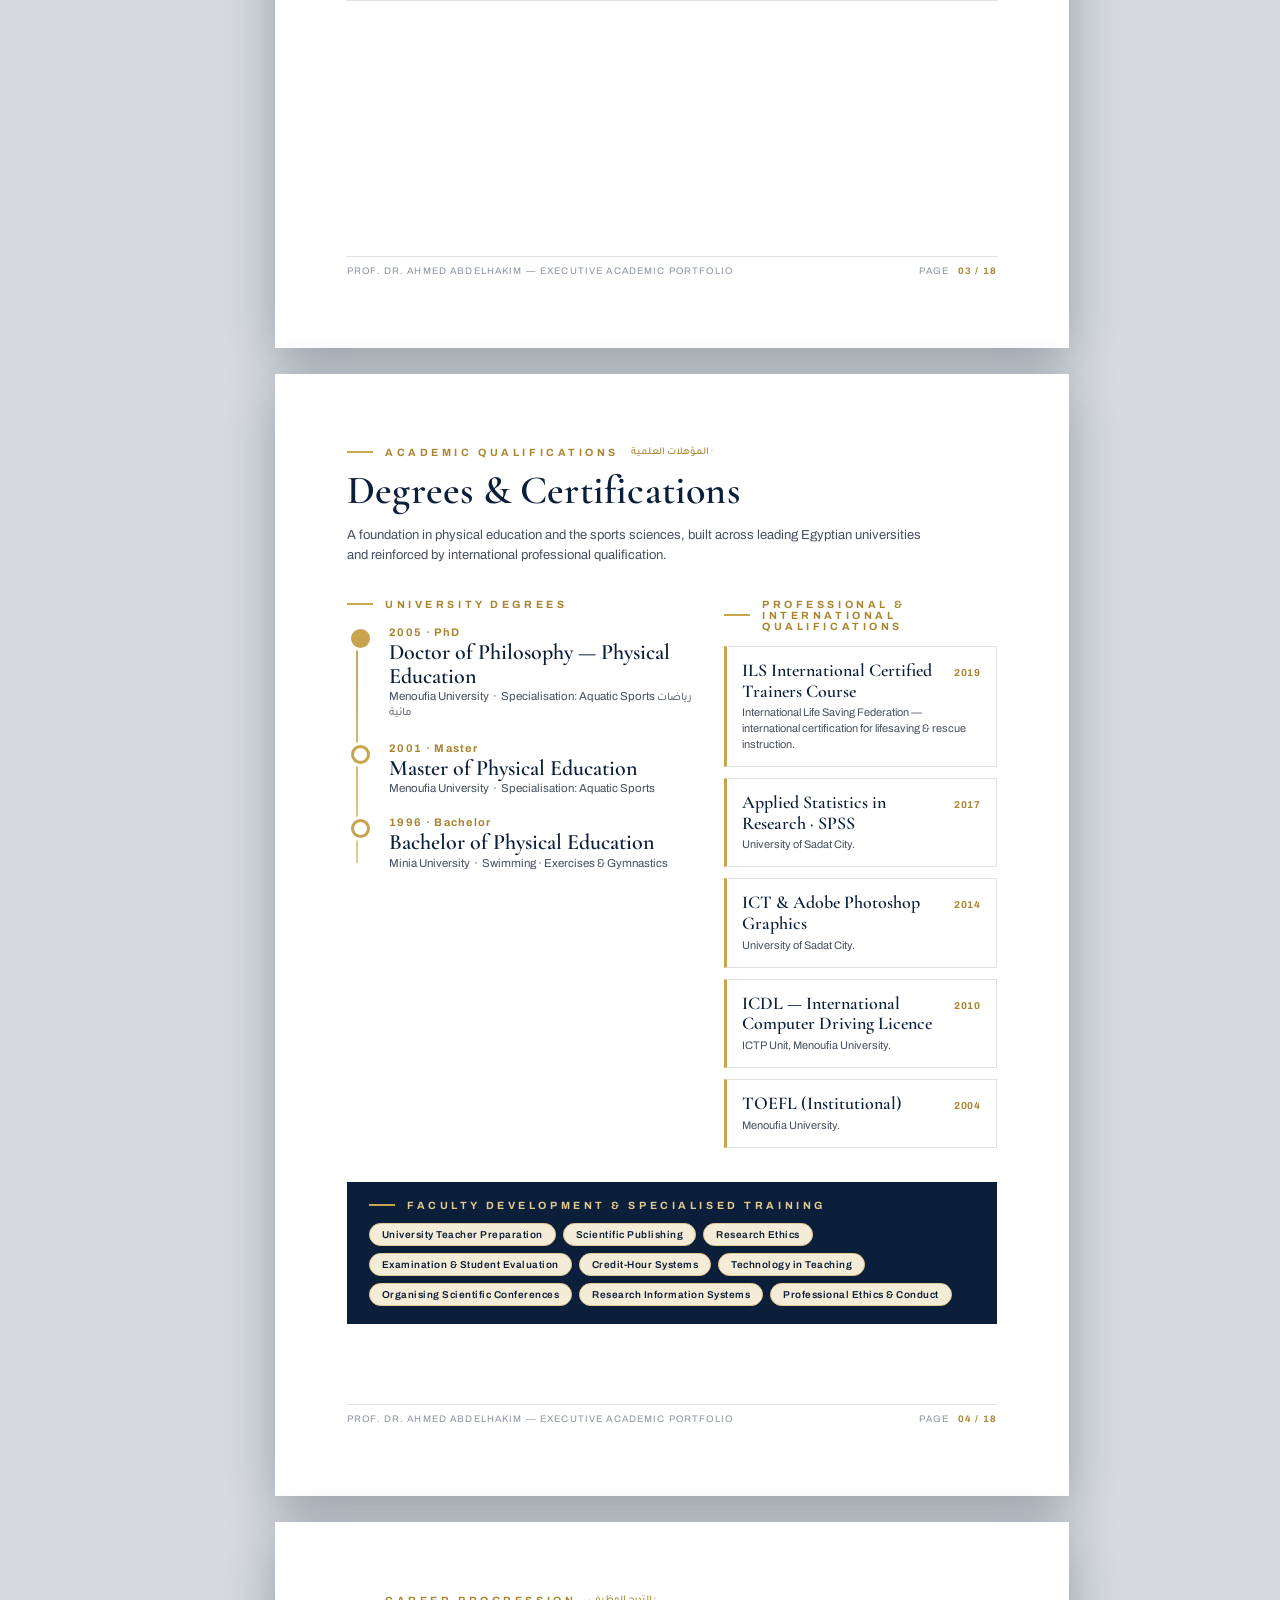
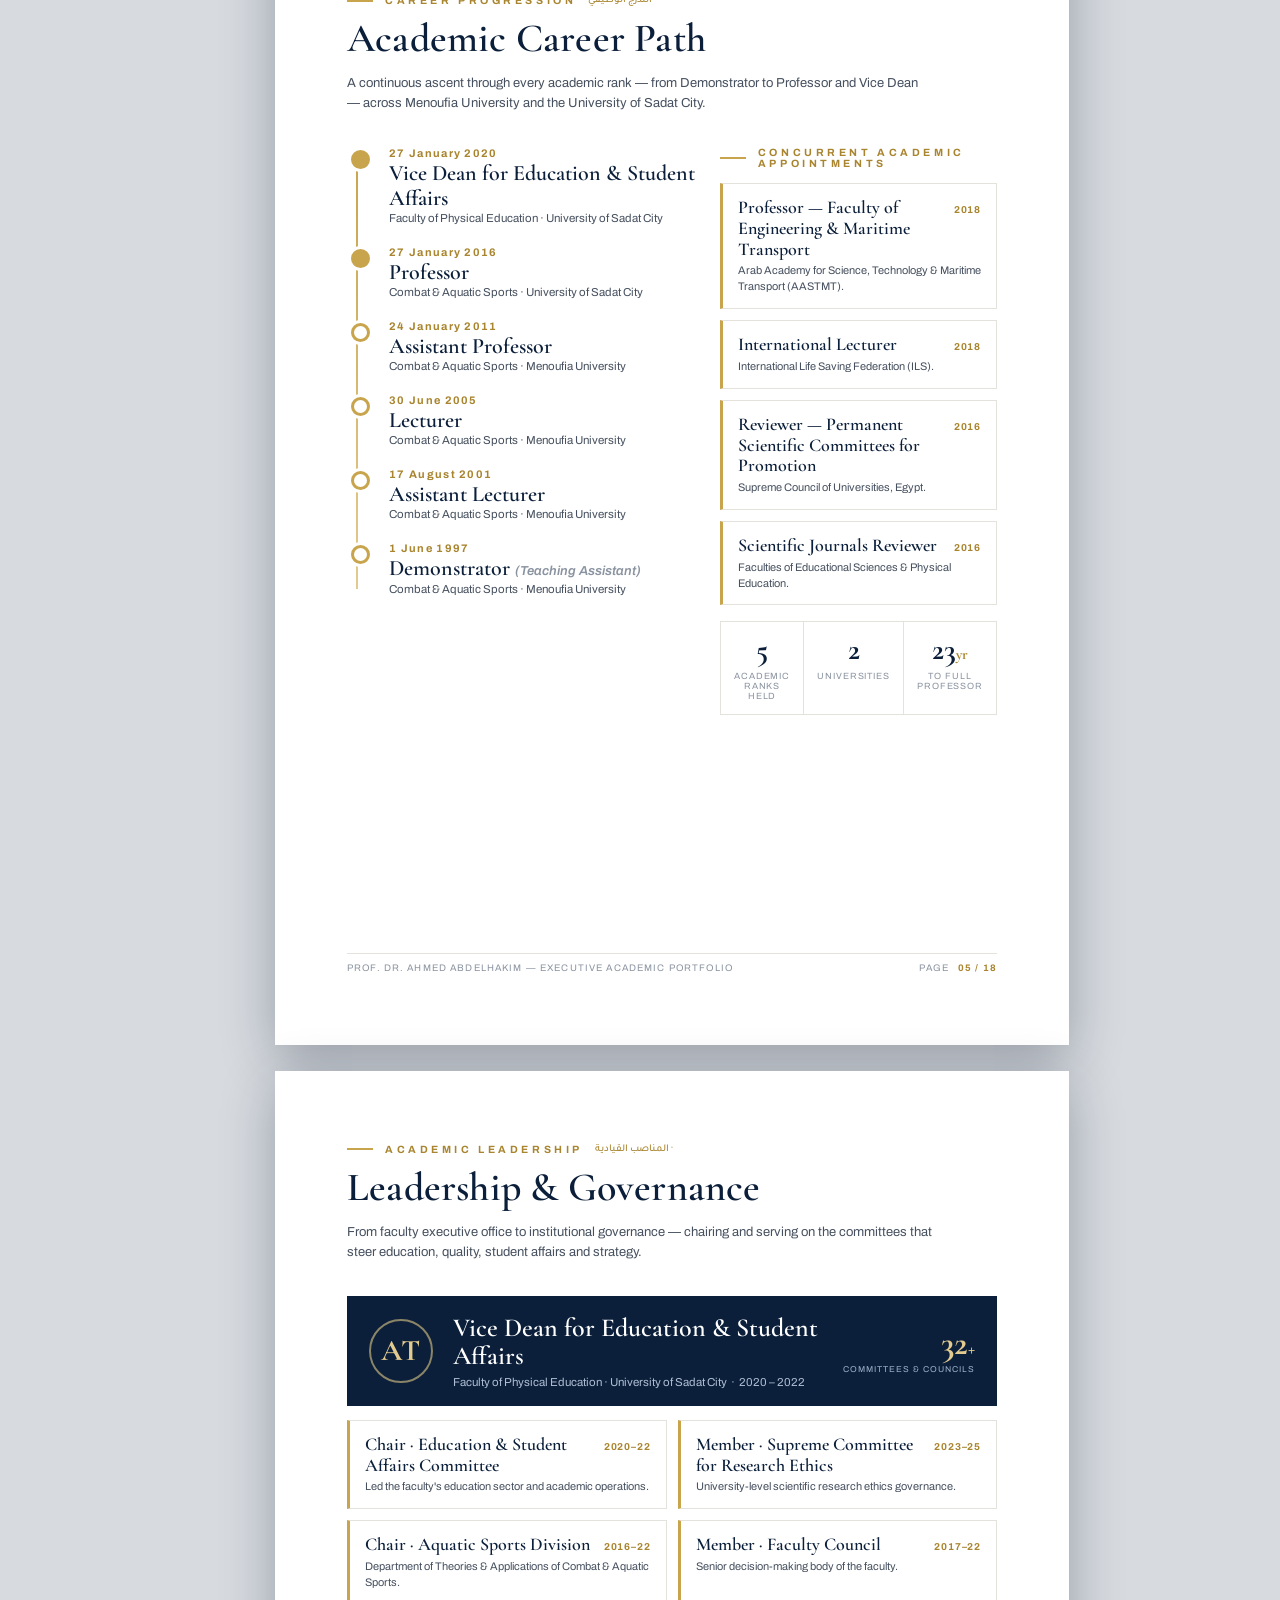
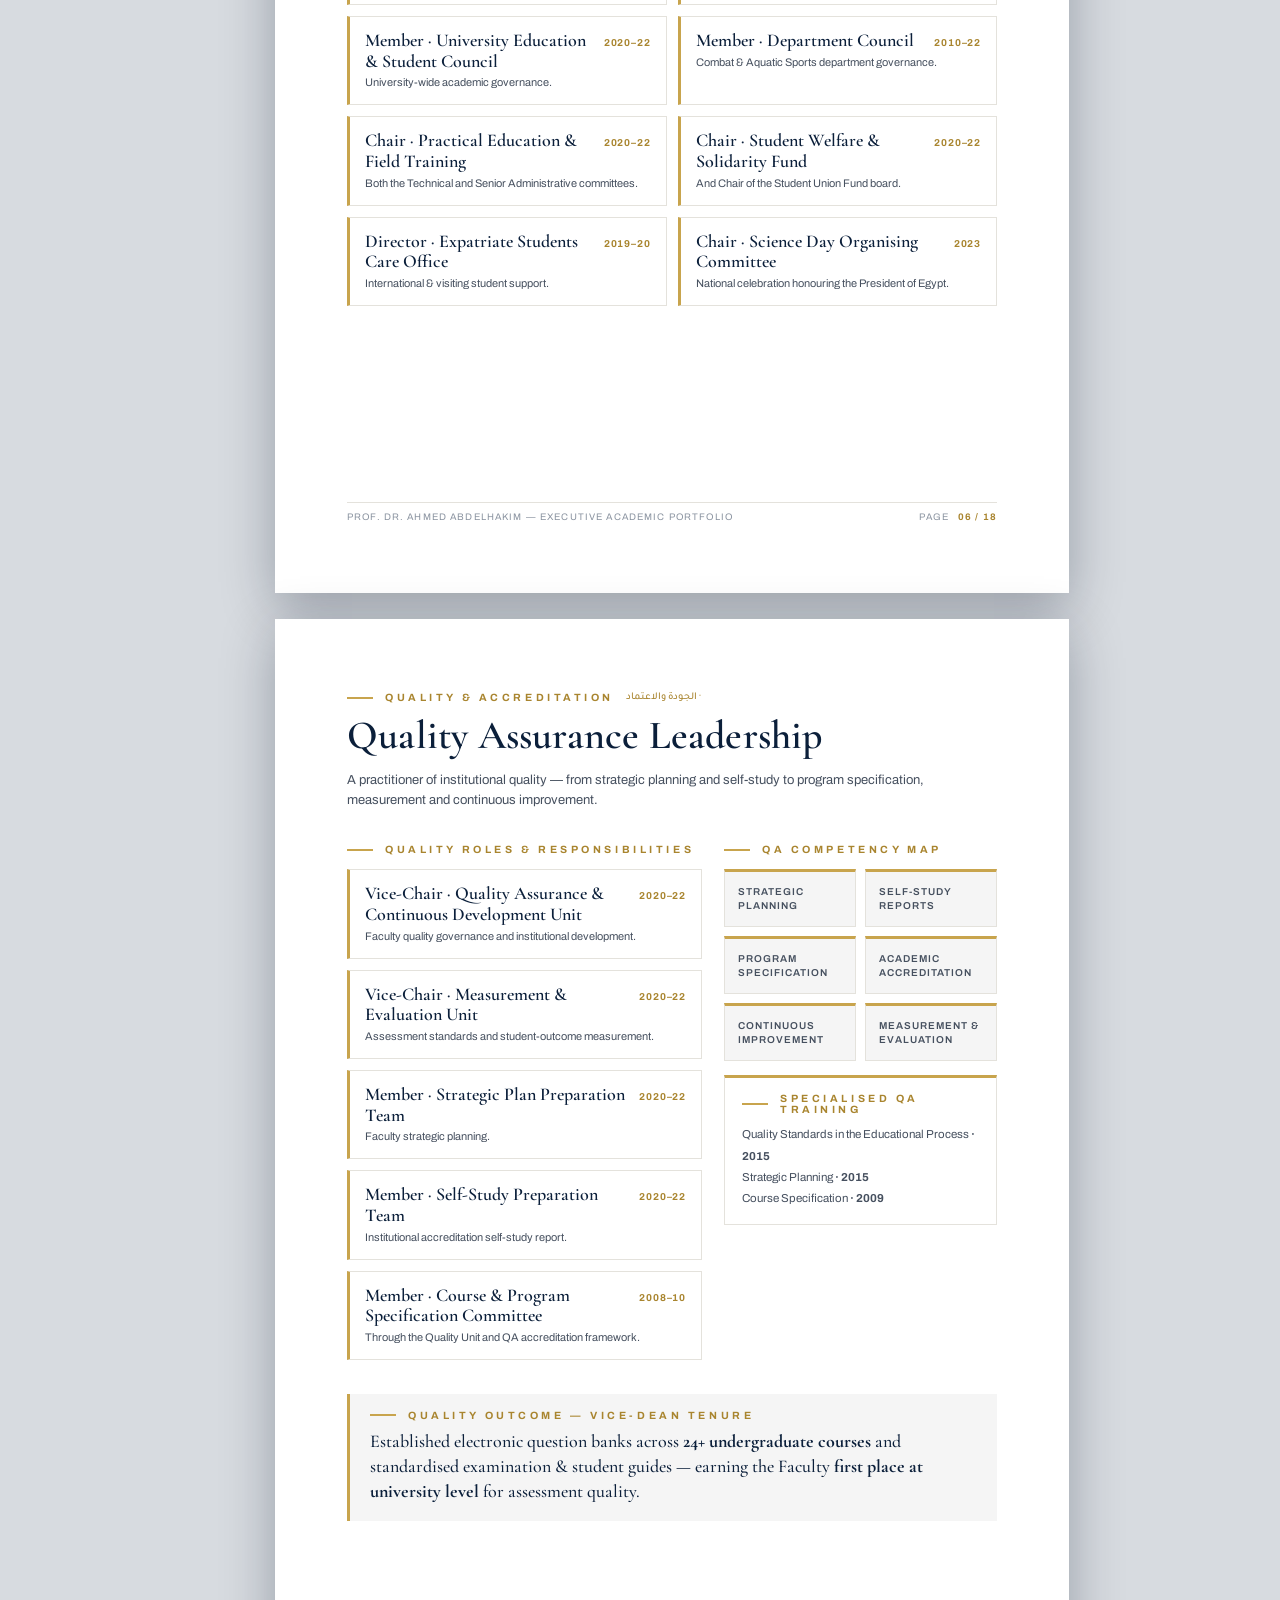
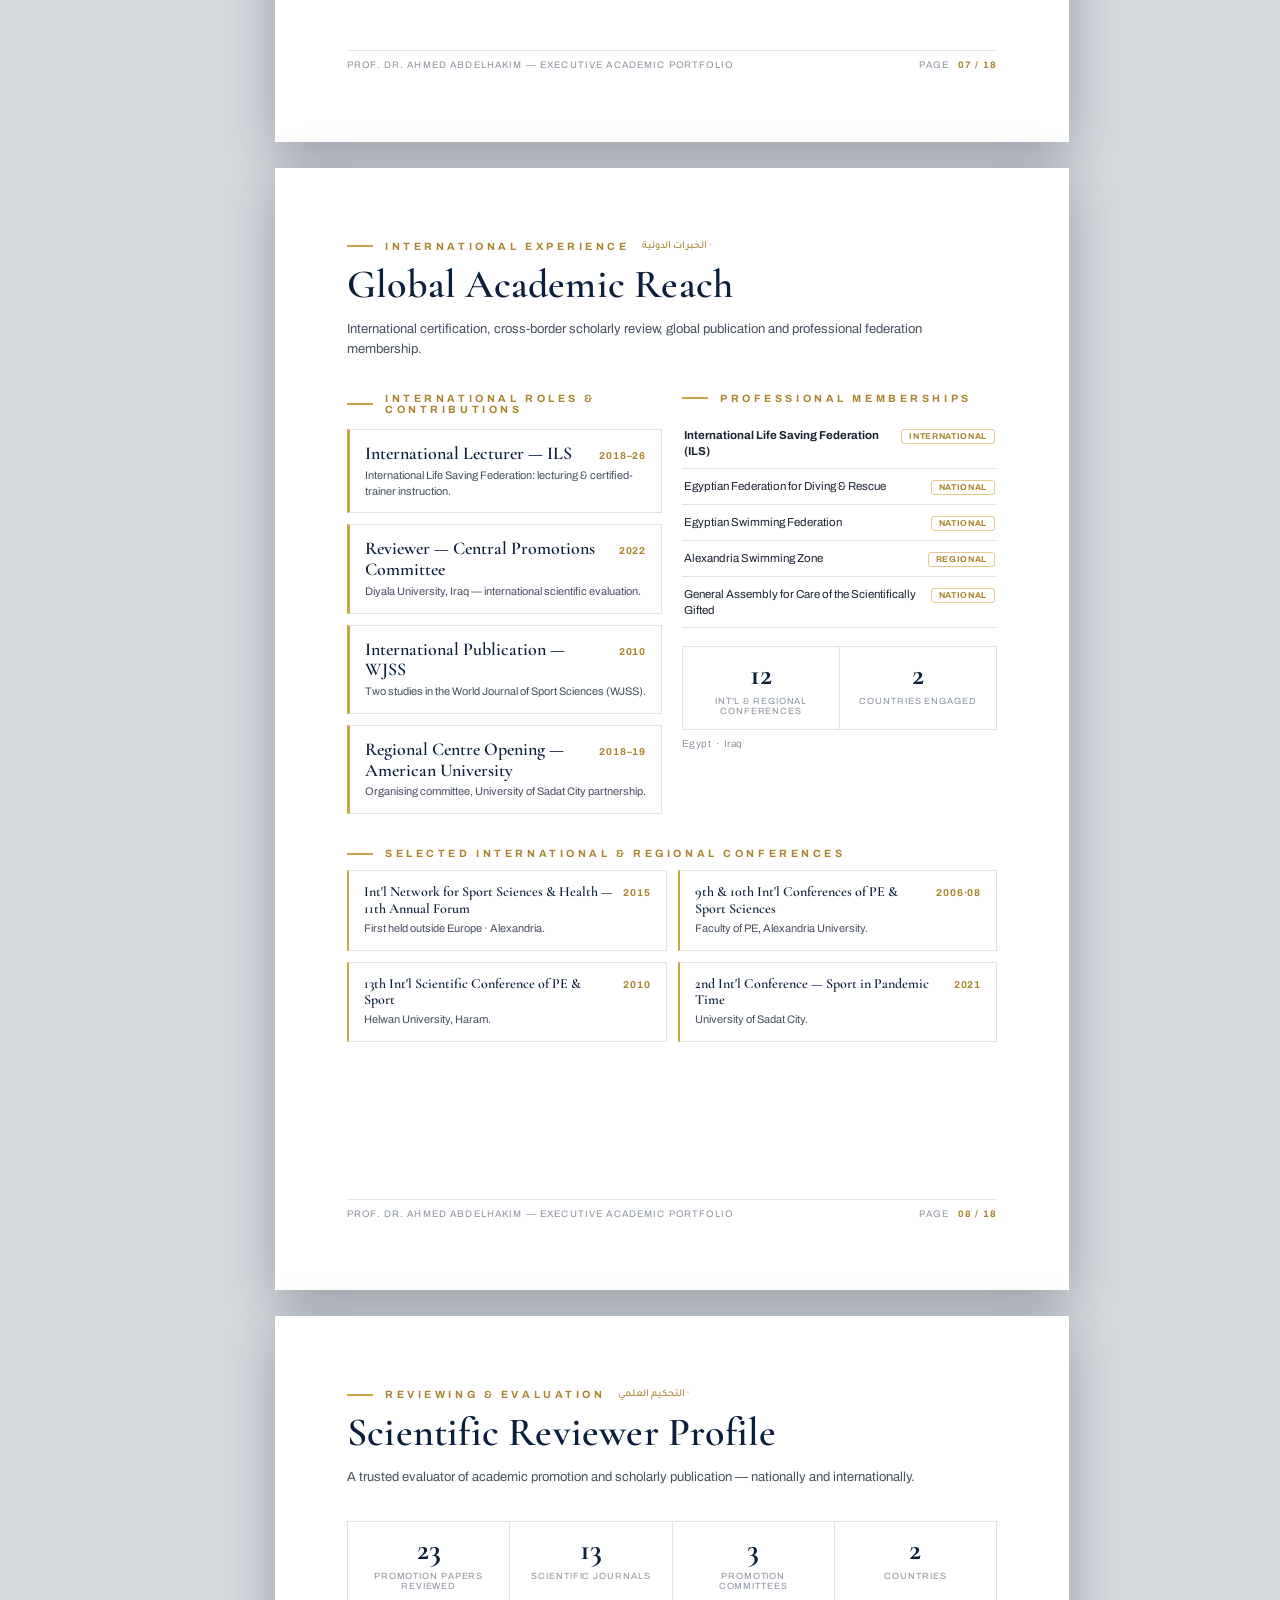
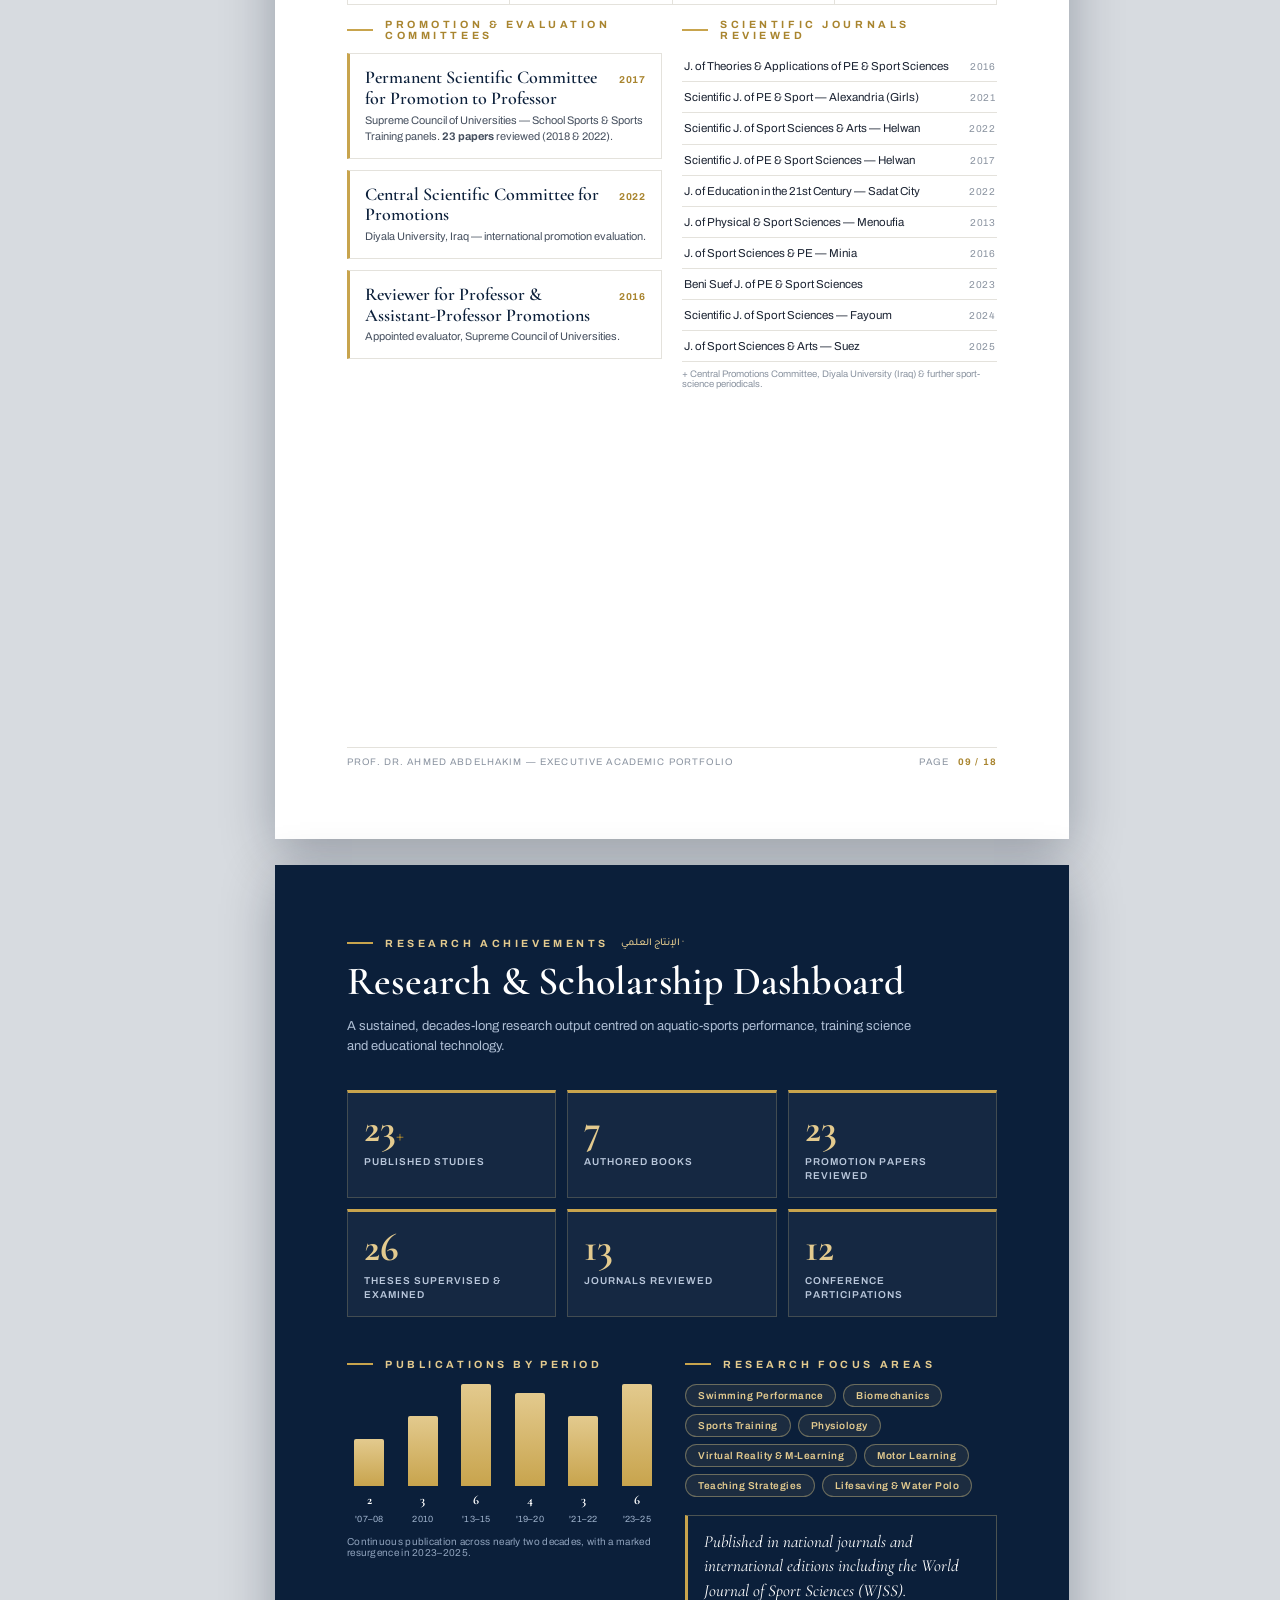
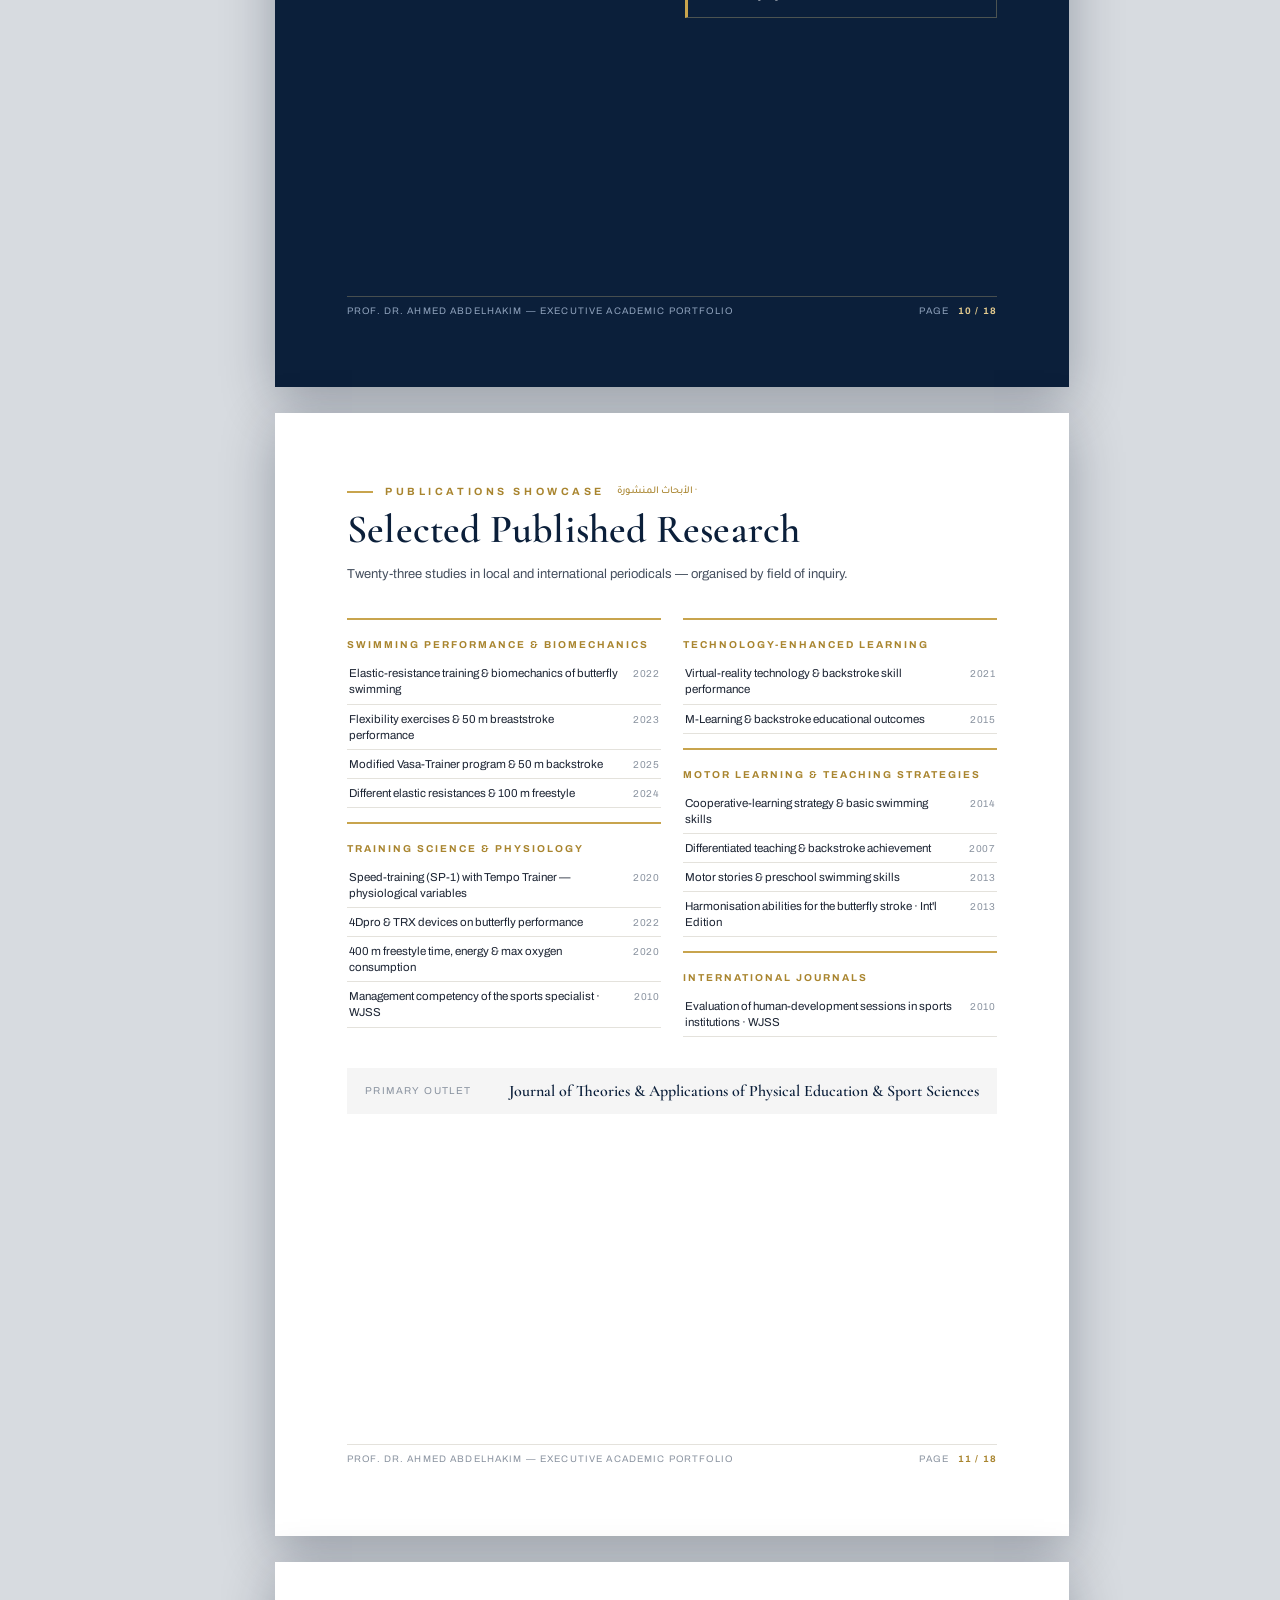
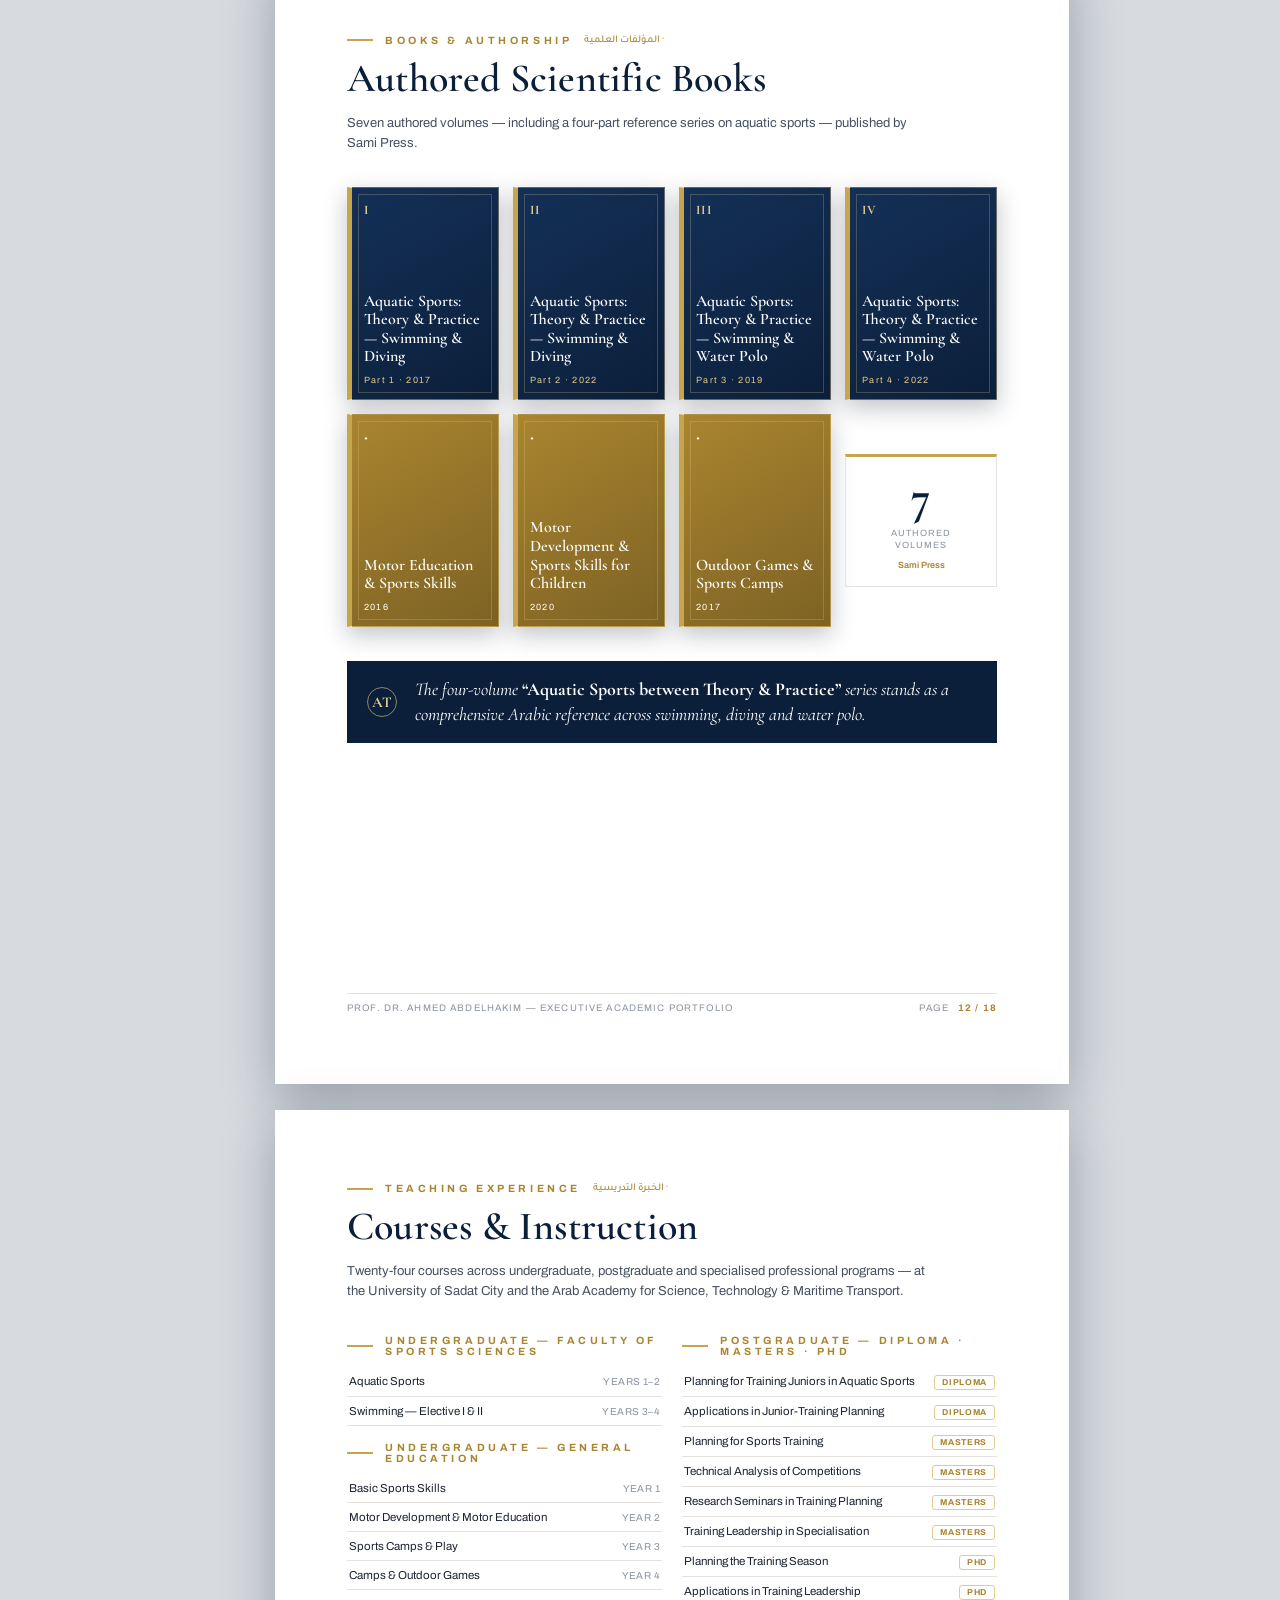
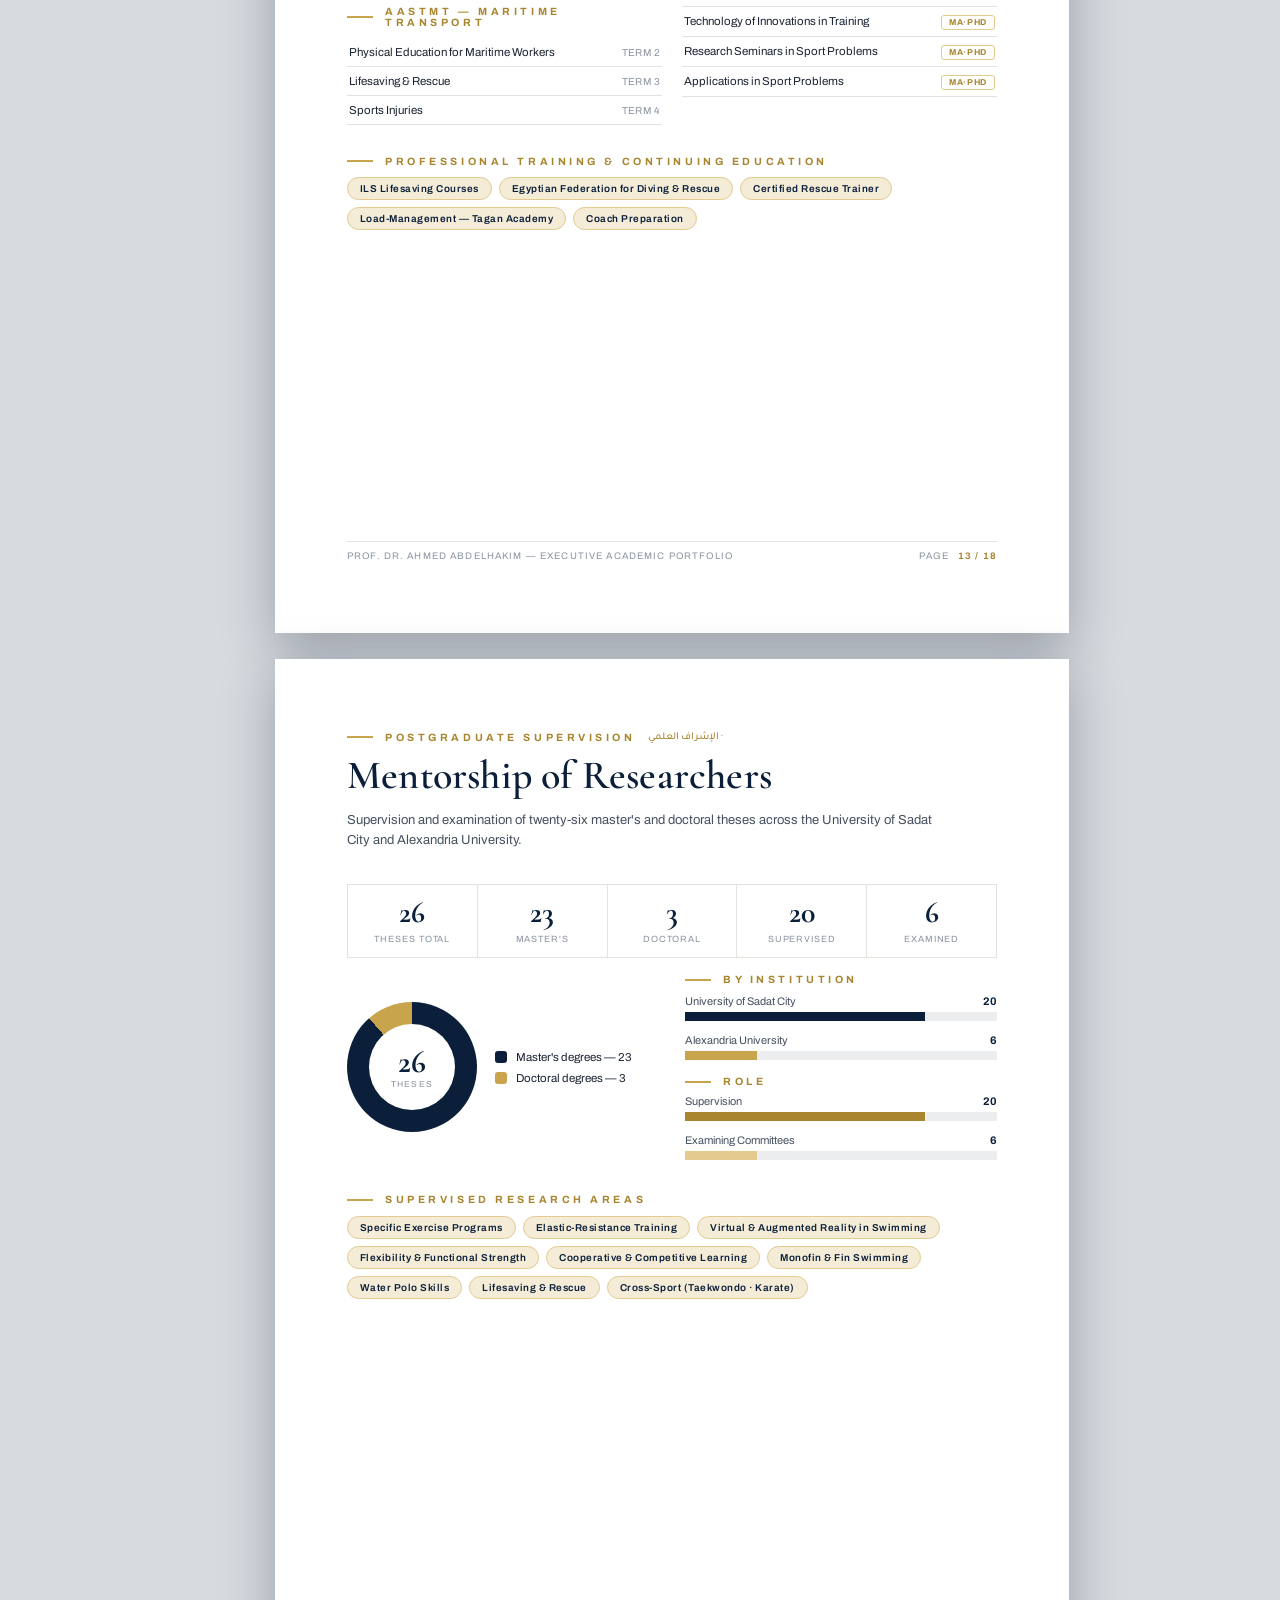
==== commit fd7b9576: "Update full name to Ahmed Mahmoud Abdelhakim in personal profile section" ====
--- a/index.html
+++ b/index.html
@@ -176,8 +176,8 @@
   <div class="info-grid" style="grid-template-columns:repeat(3,1fr);">
     <div class="info-cell">
       <div class="k">Full Name</div>
-      <div class="v">Ahmed Abdelhakim</div>
-      <div class="ar-serif" style="font-size:17px;color:var(--gold-deep);margin-top:4px;">أحمد عبد الحكيم</div>
+      <div class="v">Ahmed Mahmoud Abdelhakim</div>
+      <div class="ar-serif" style="font-size:17px;color:var(--gold-deep);margin-top:4px;">أحمد محمود عبد الحكيم</div>
     </div>
     <div class="info-cell">
       <div class="k">Date of Birth</div>
